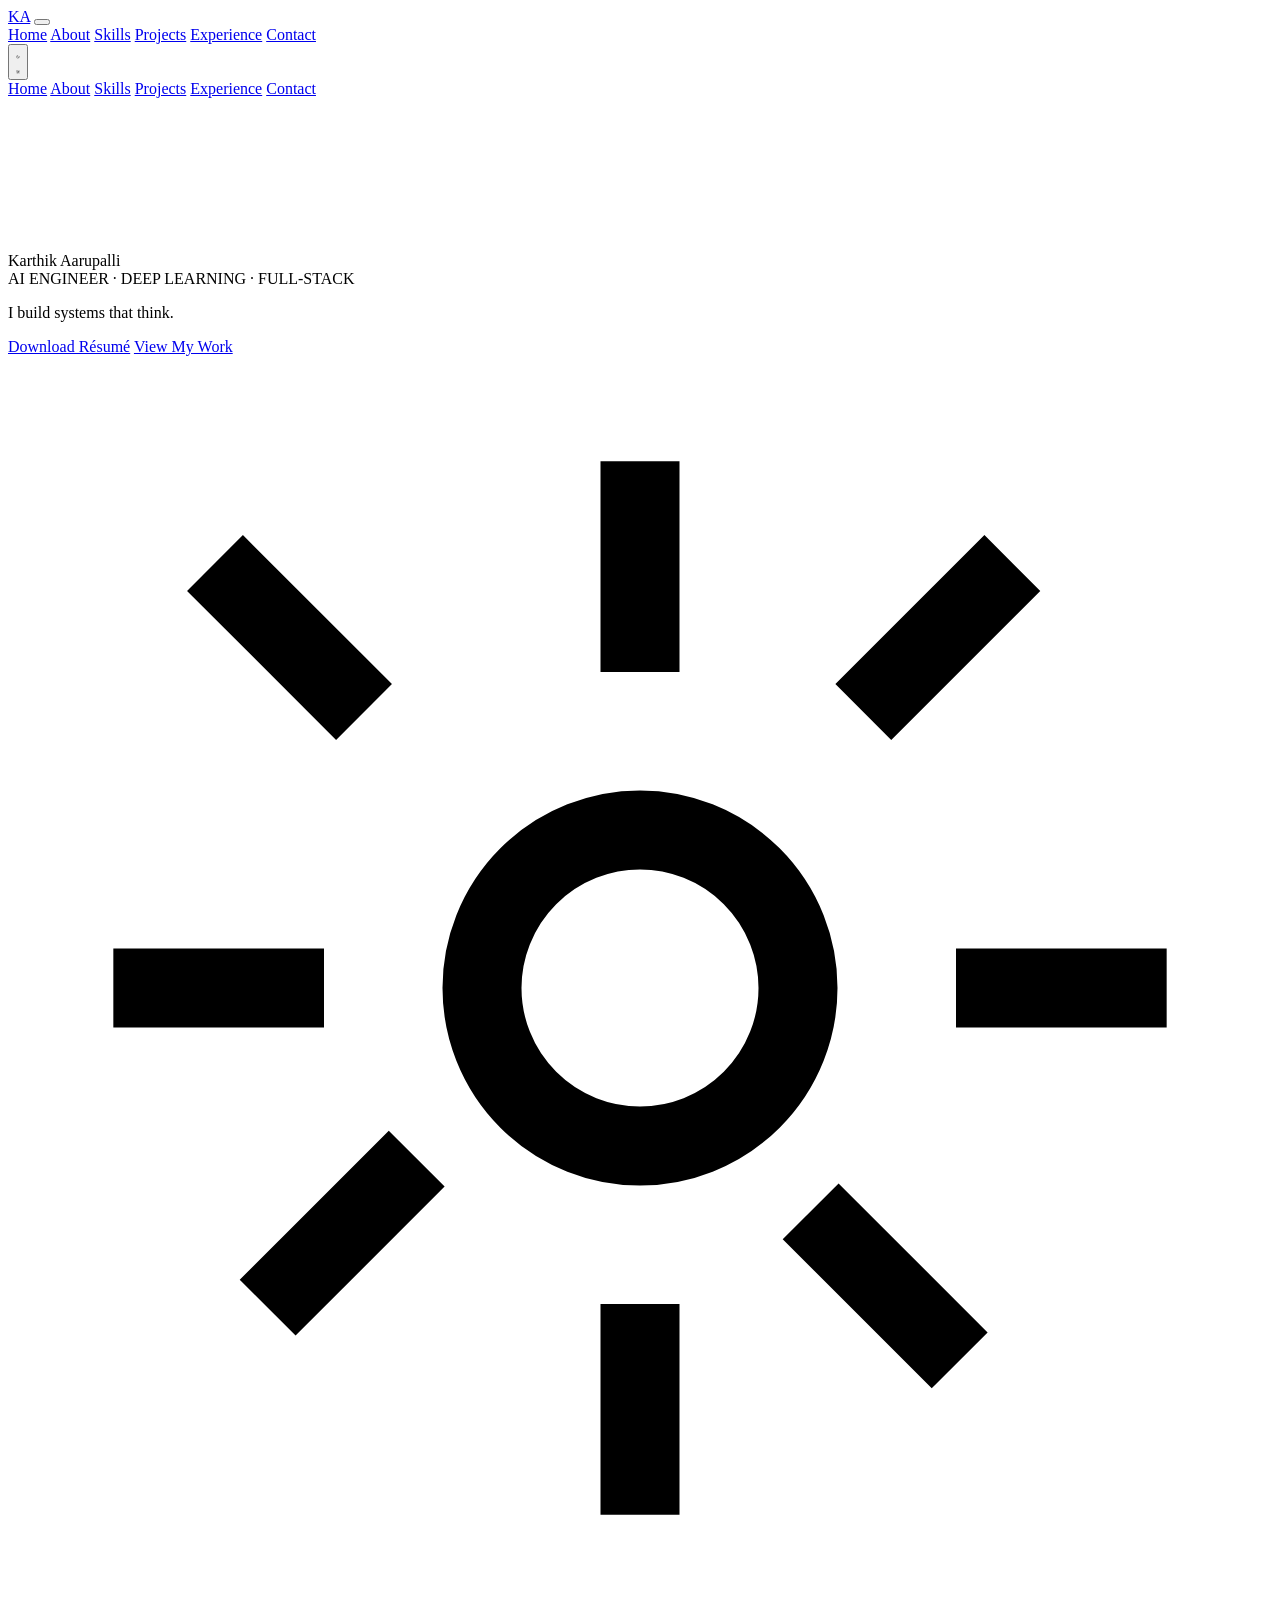
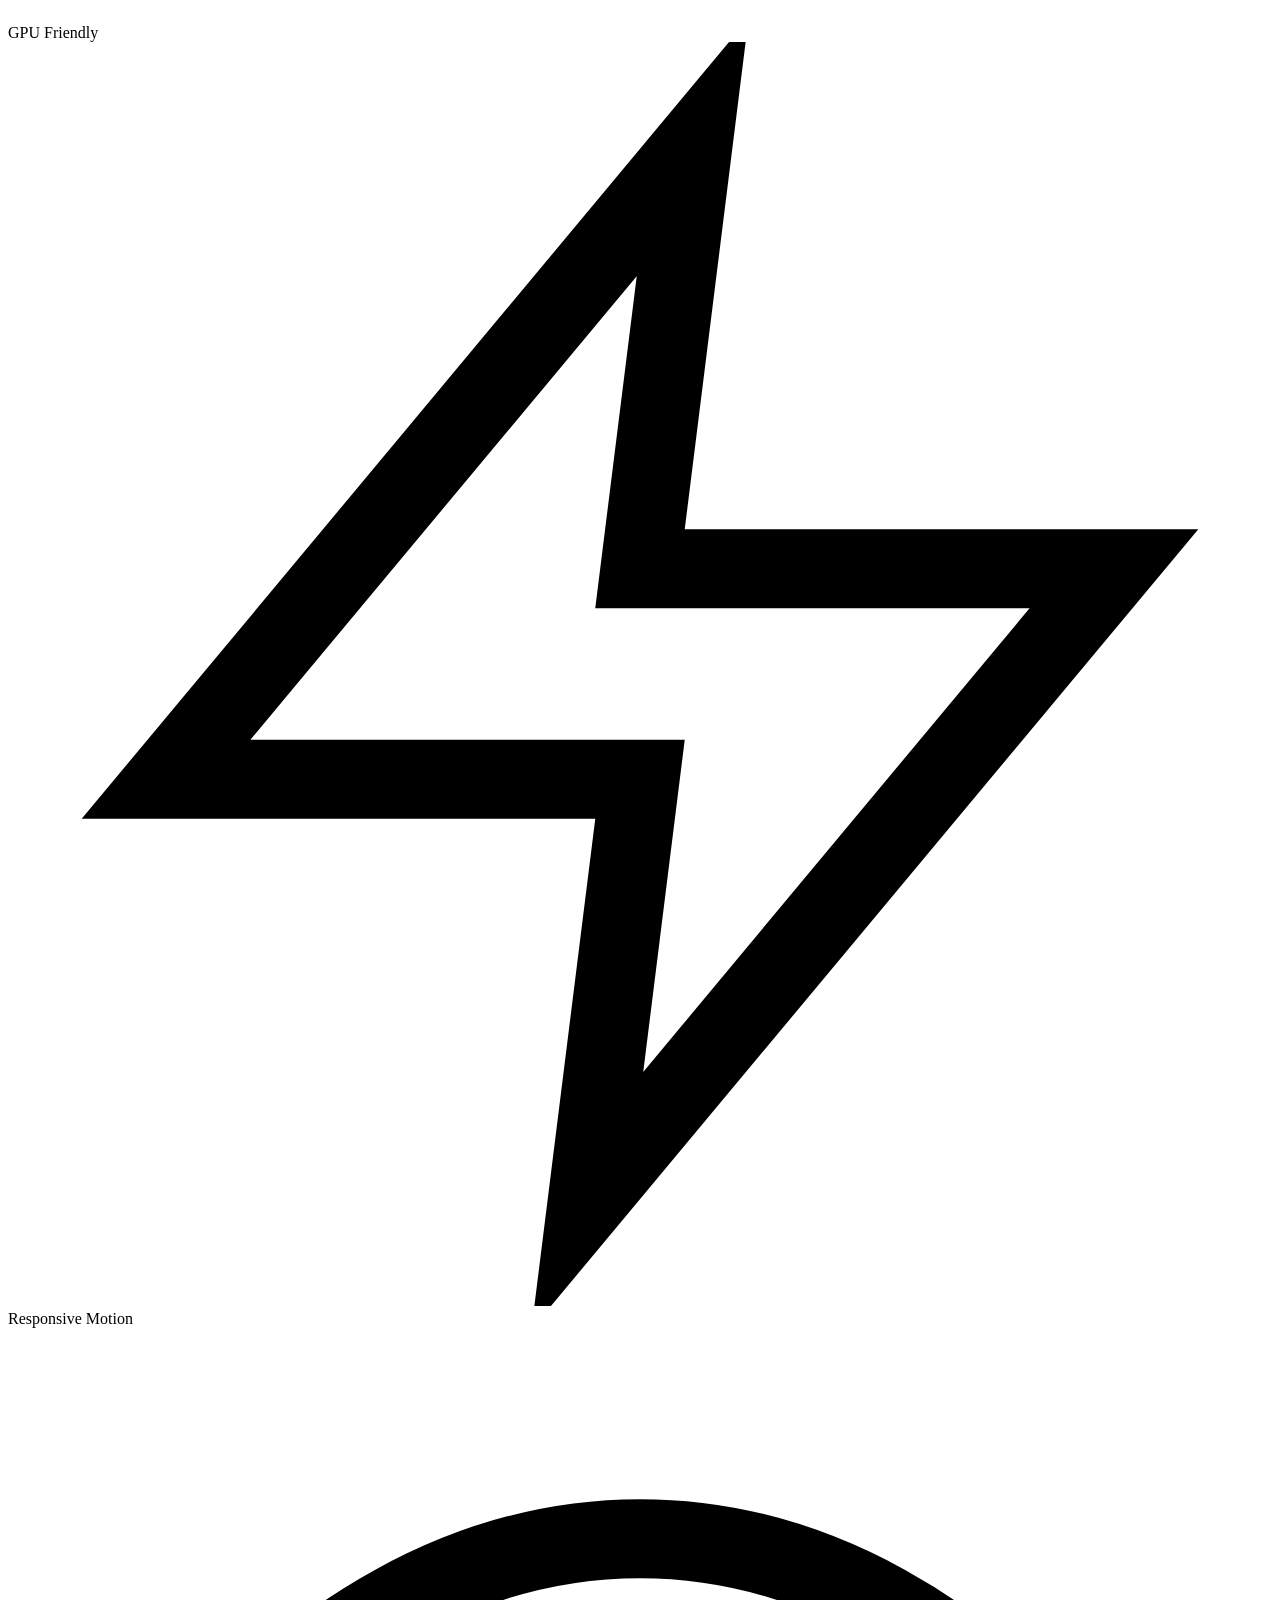
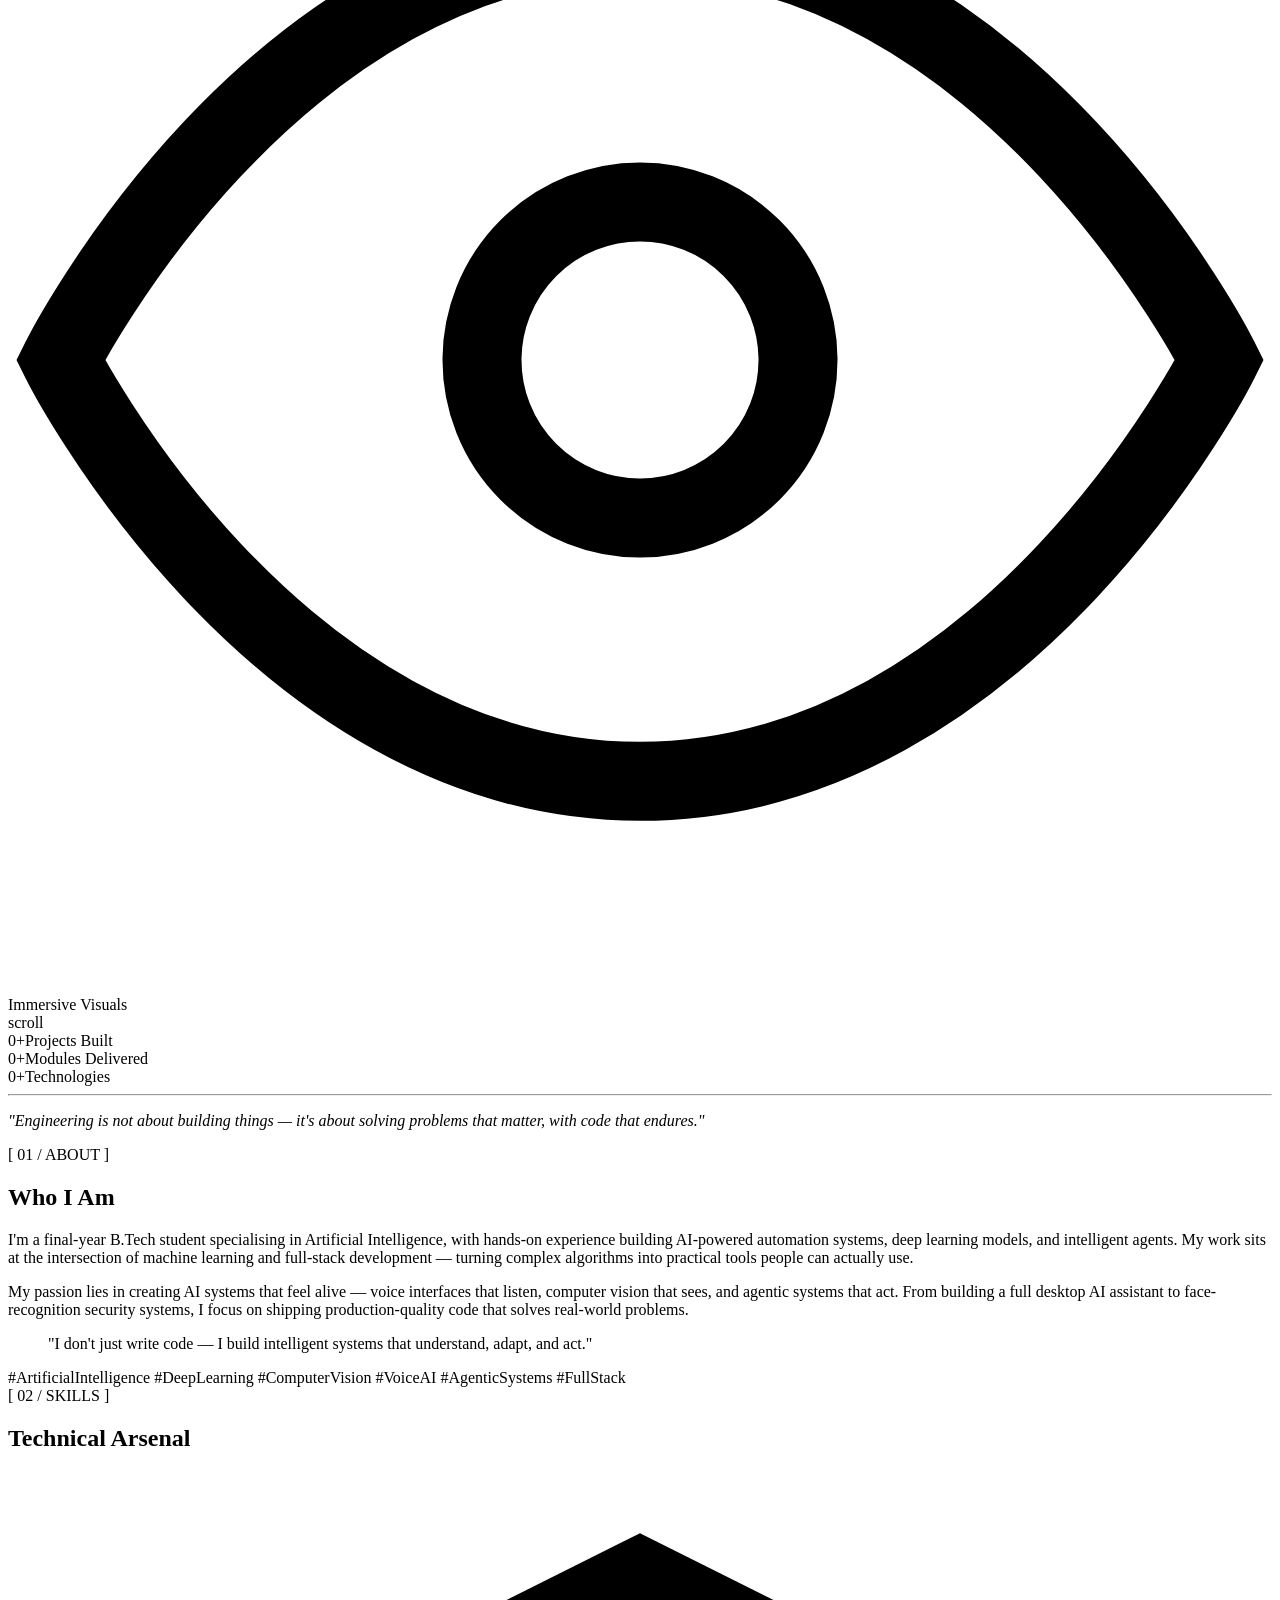
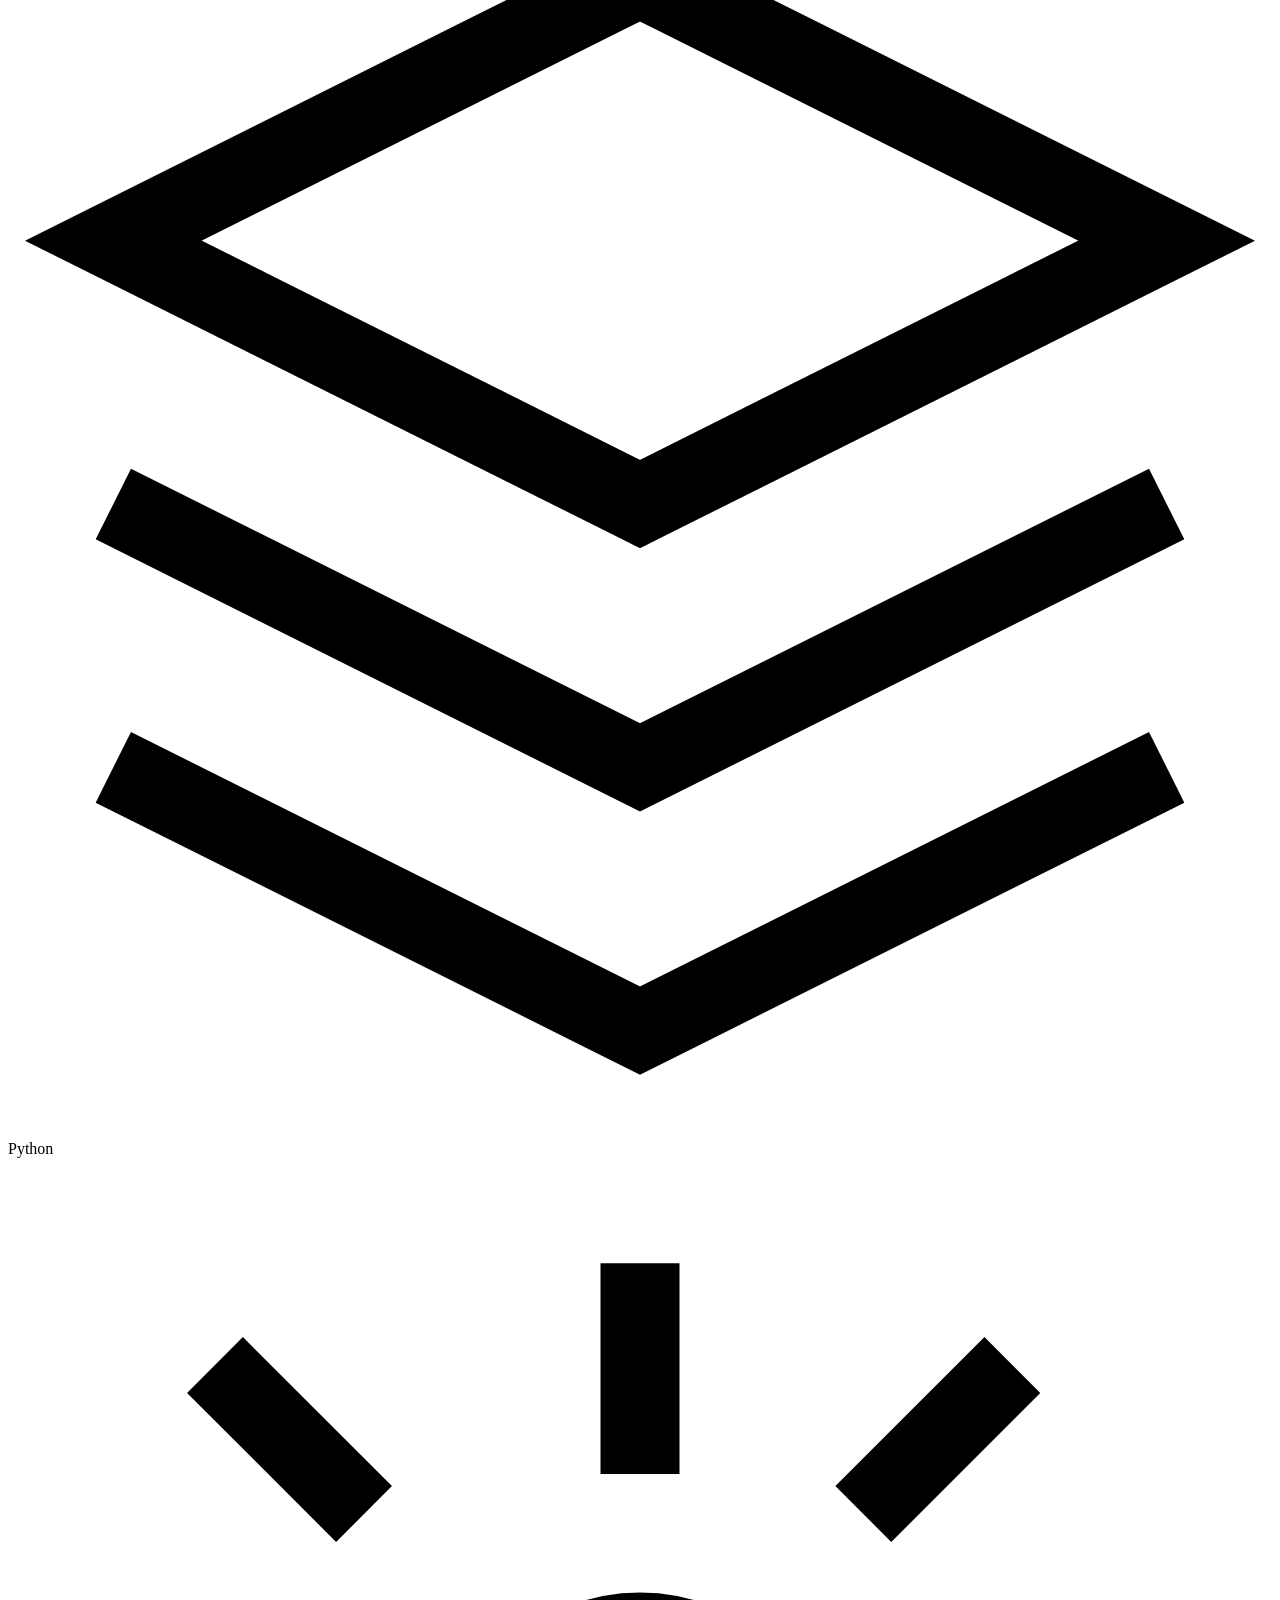
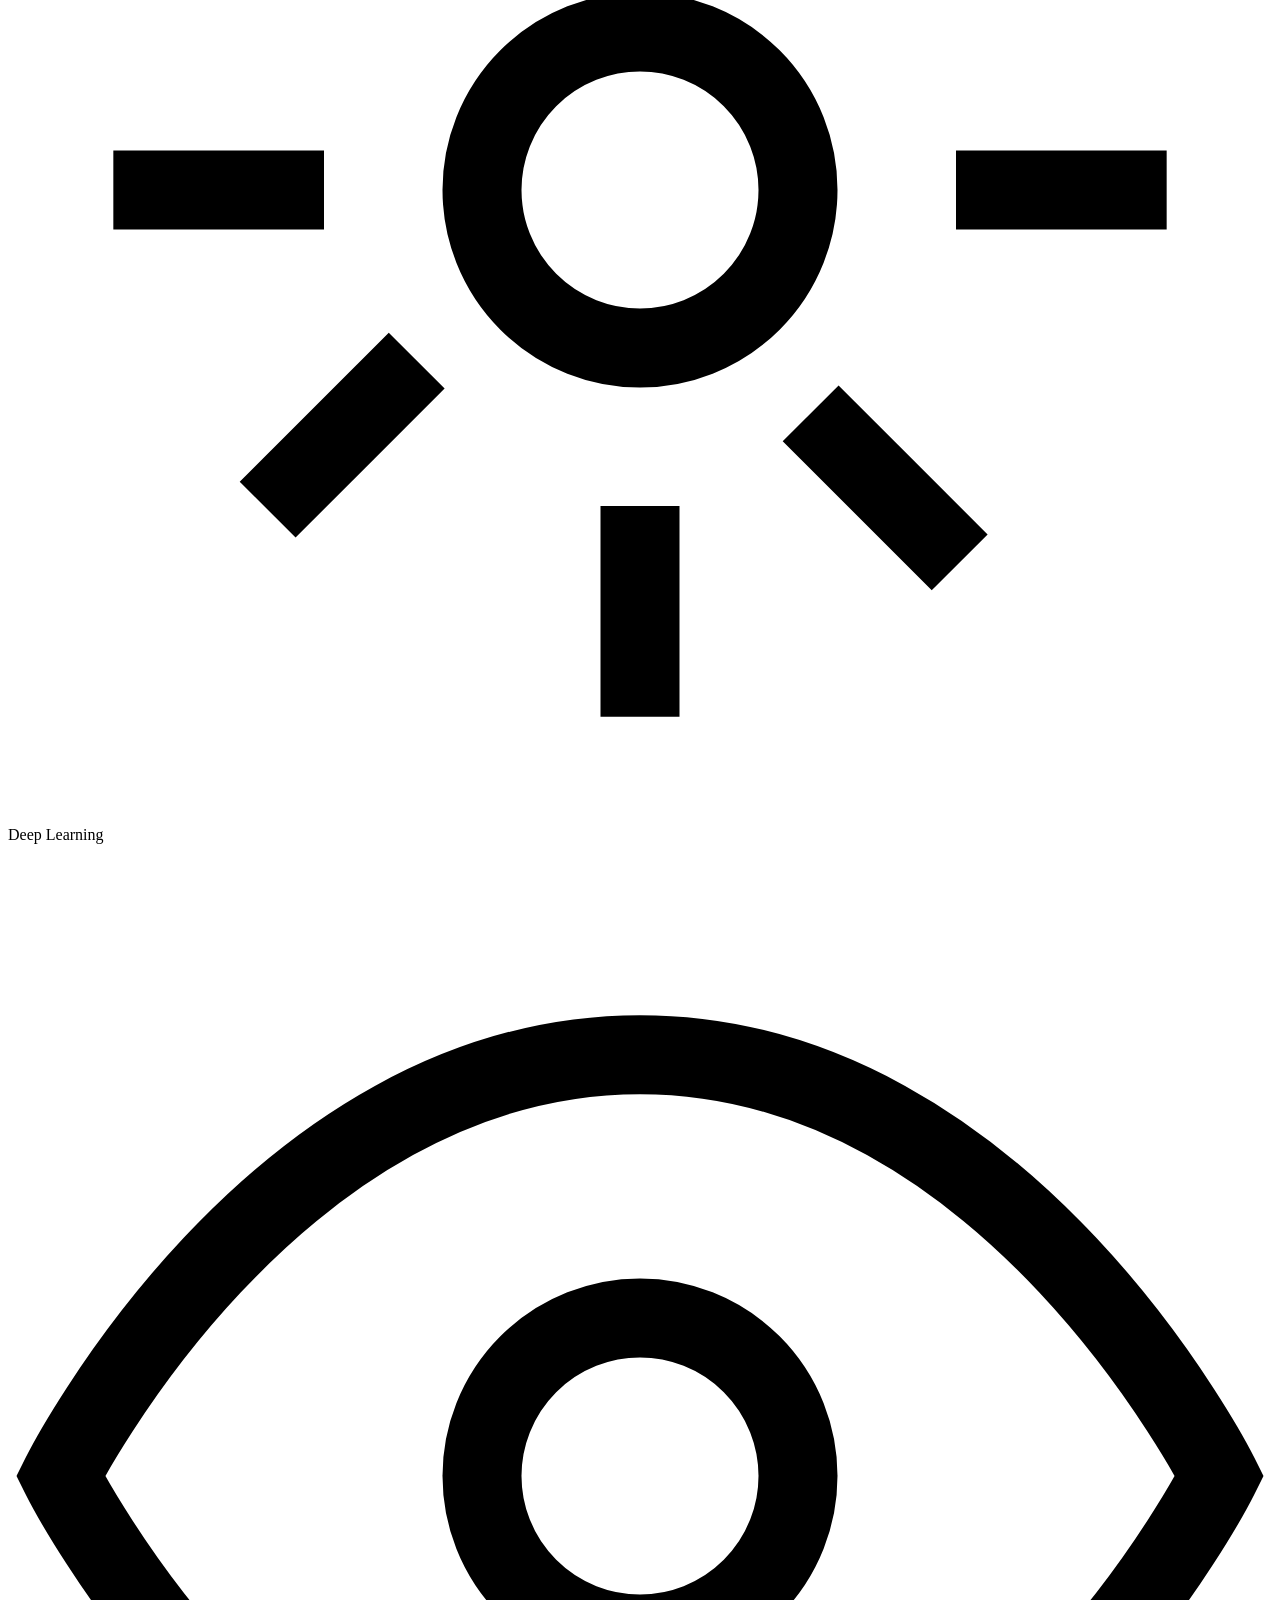
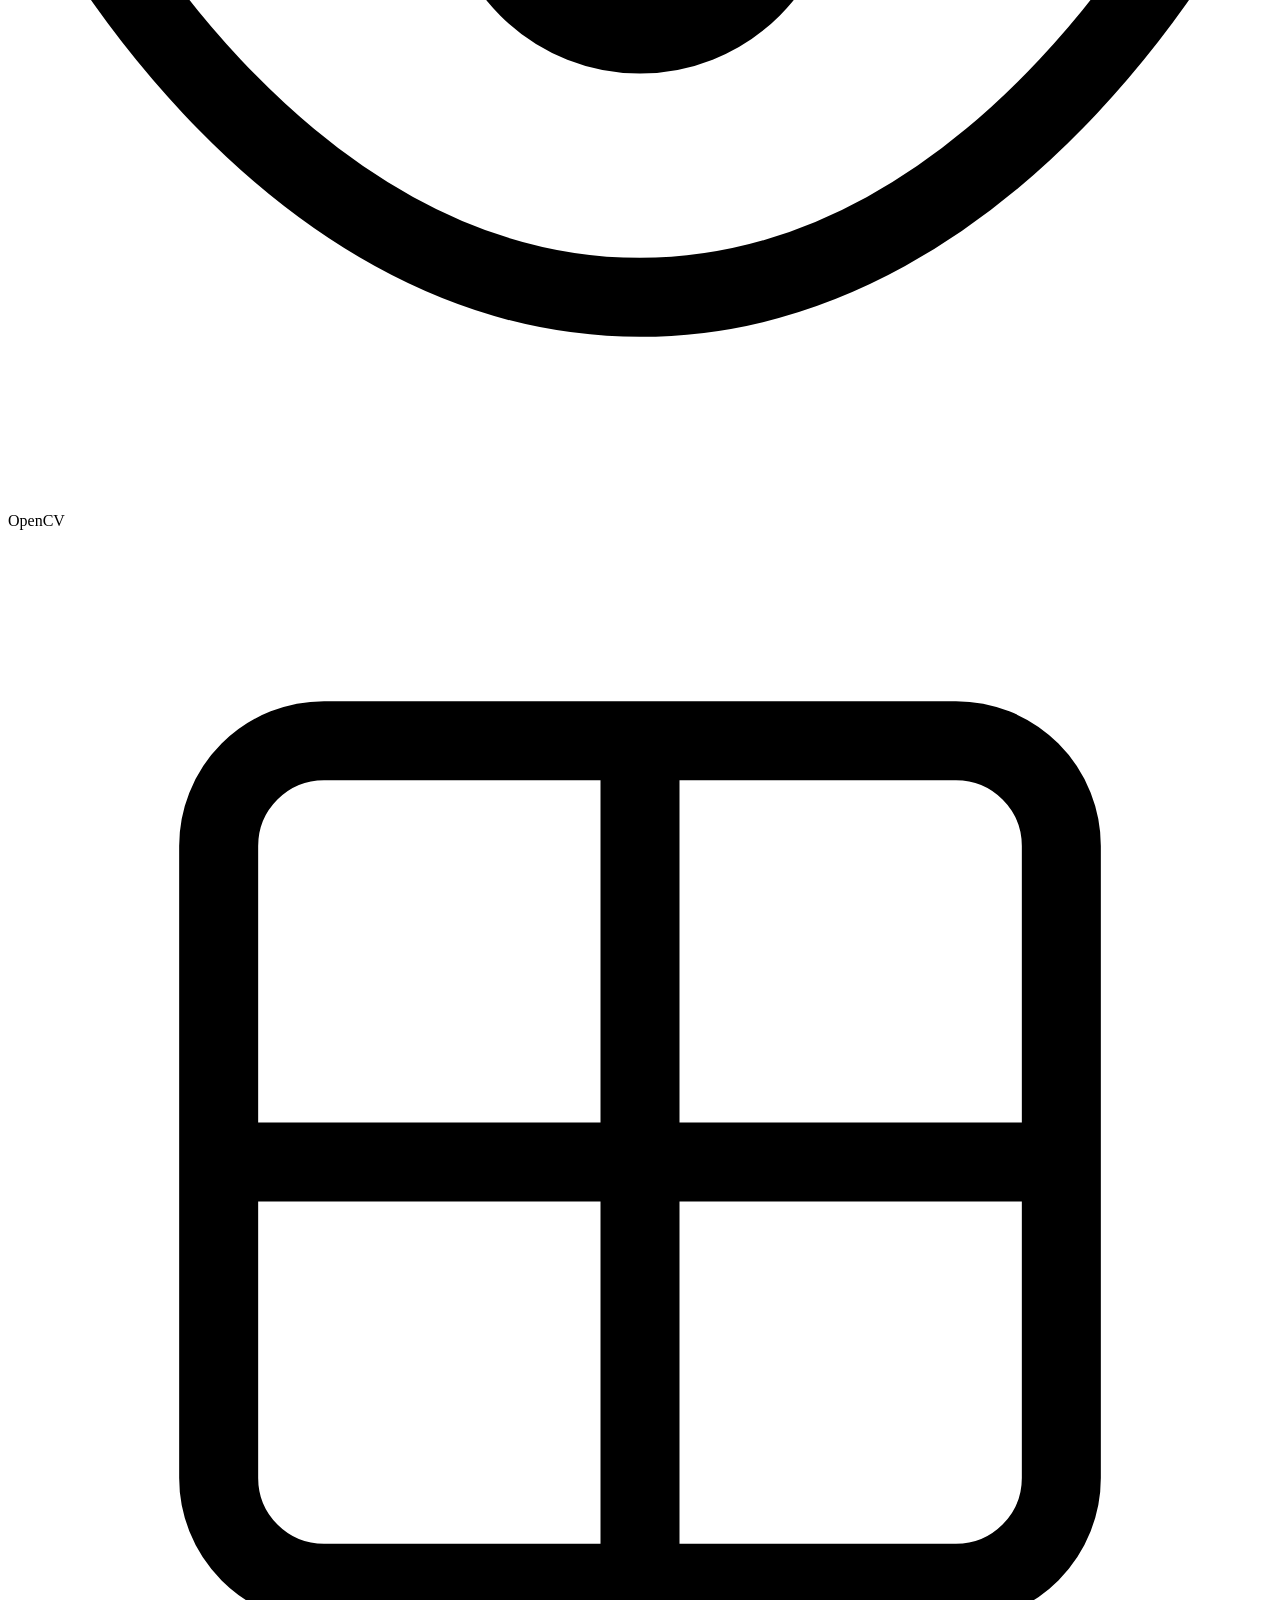
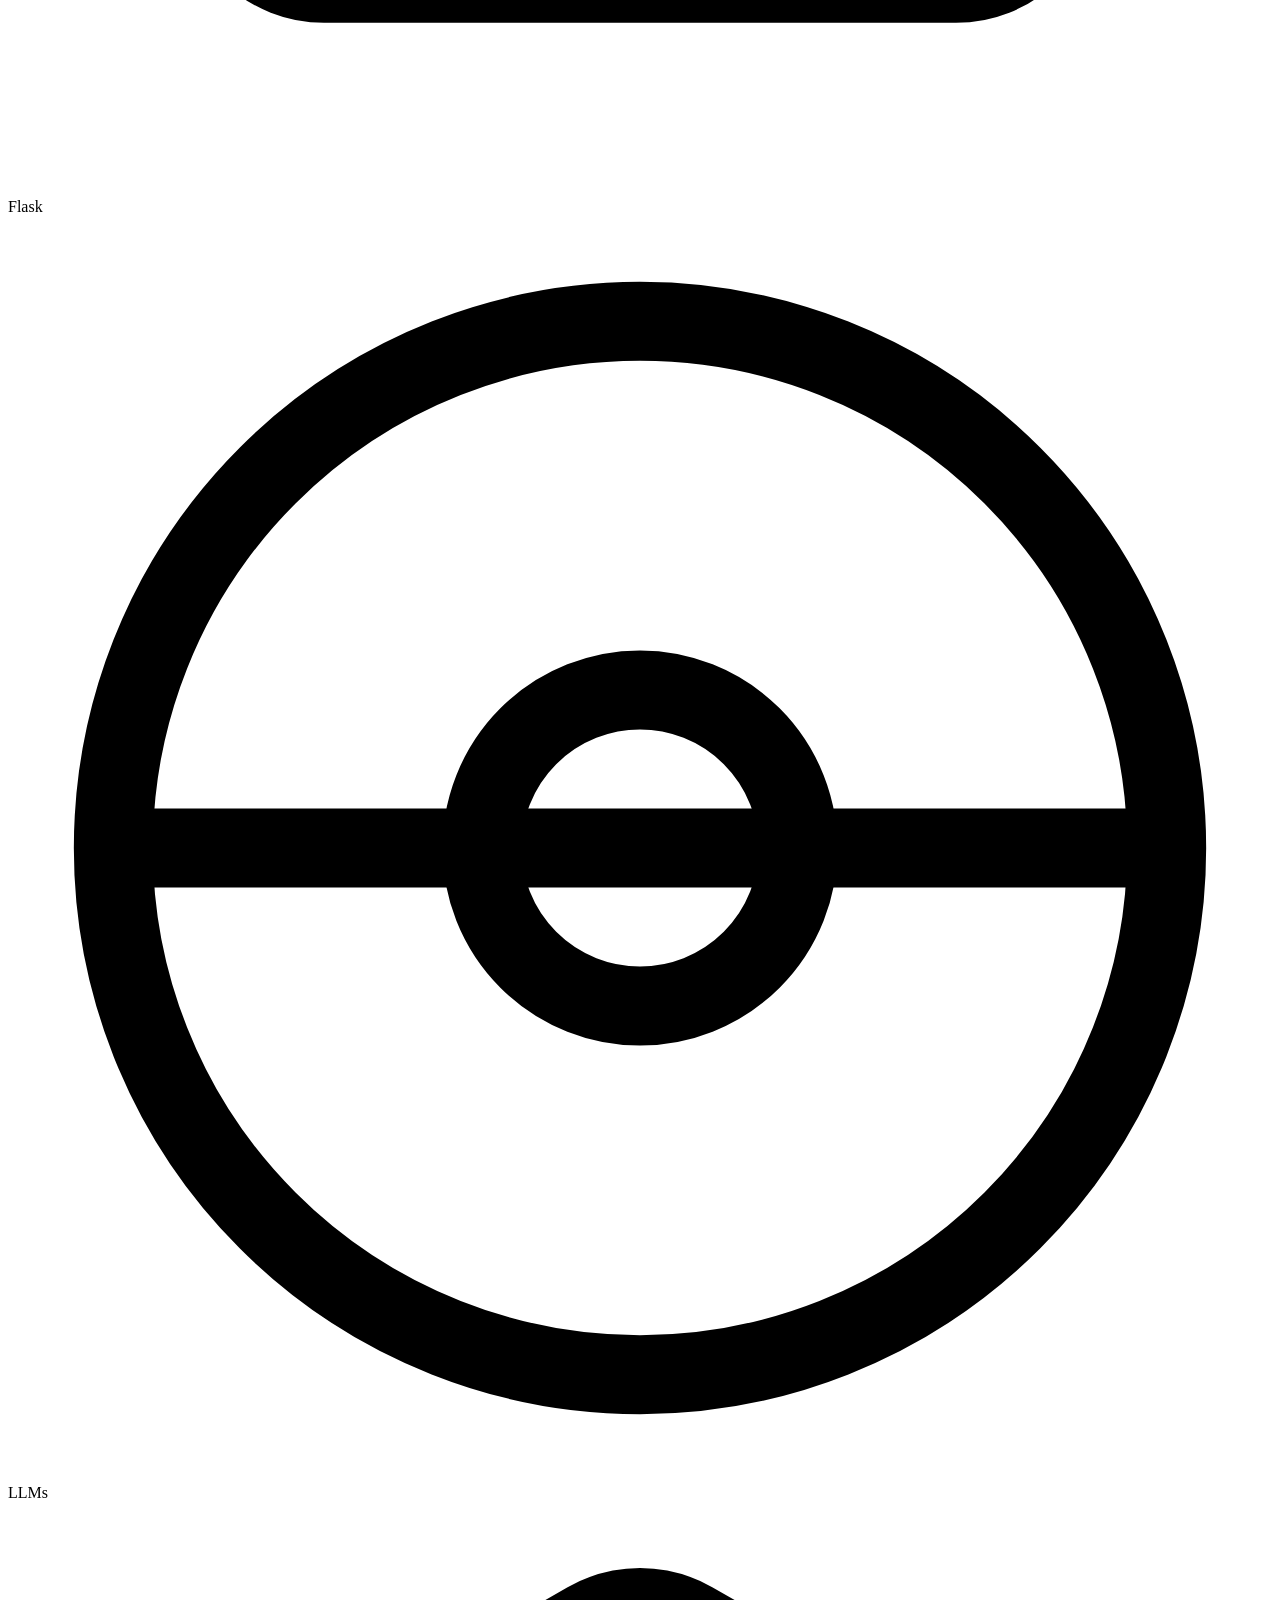
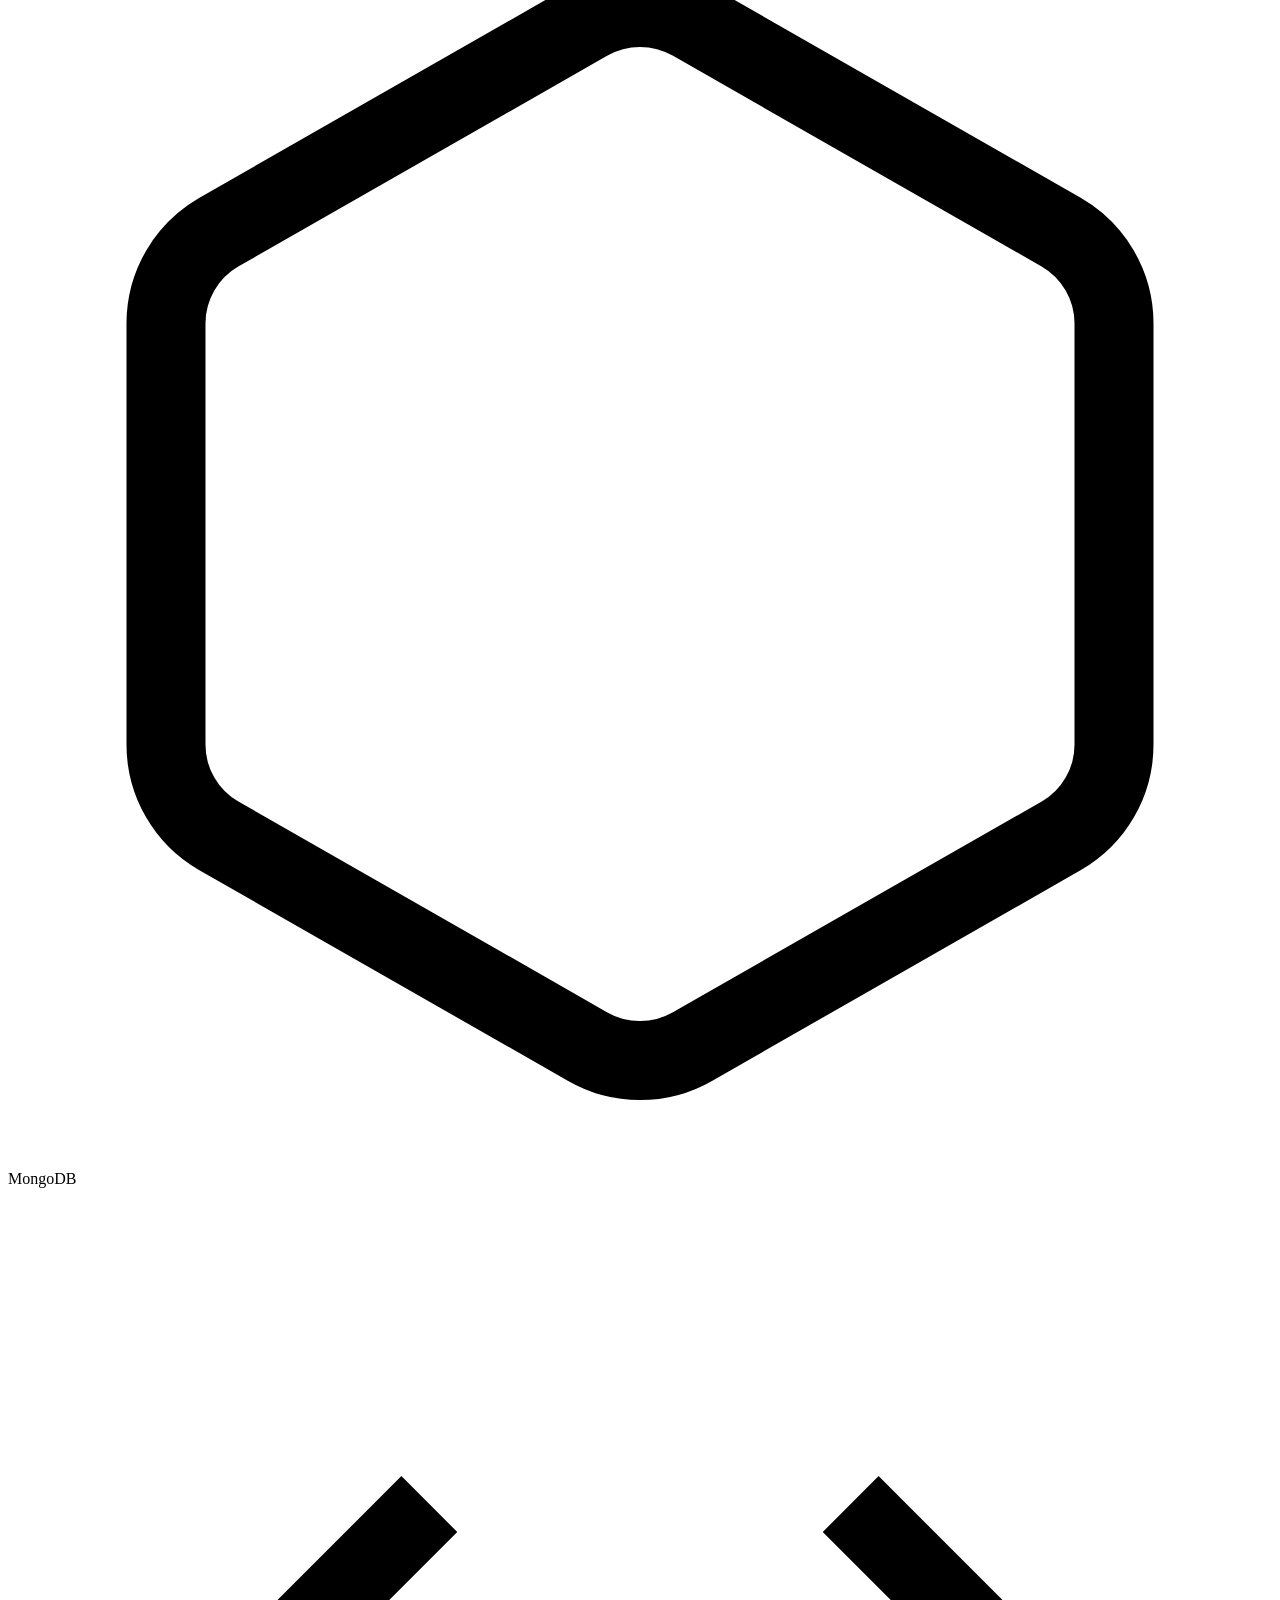
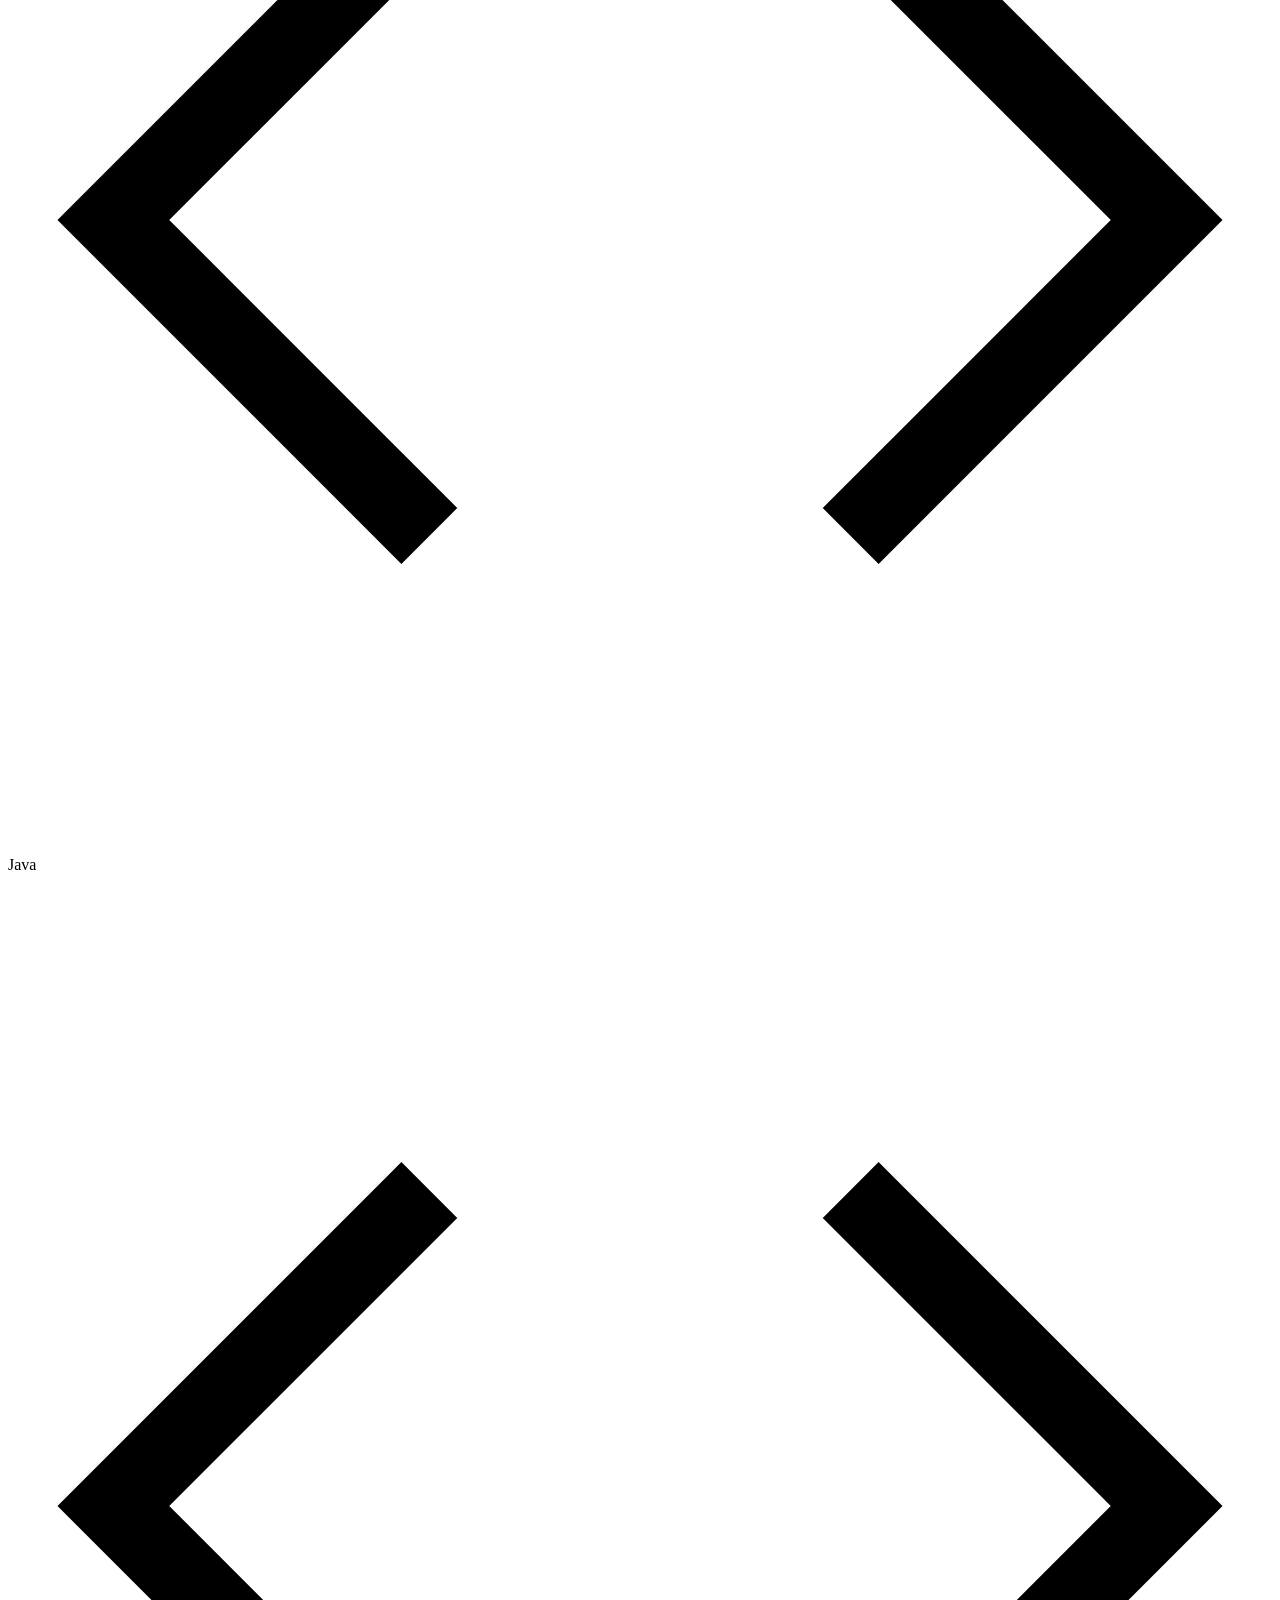
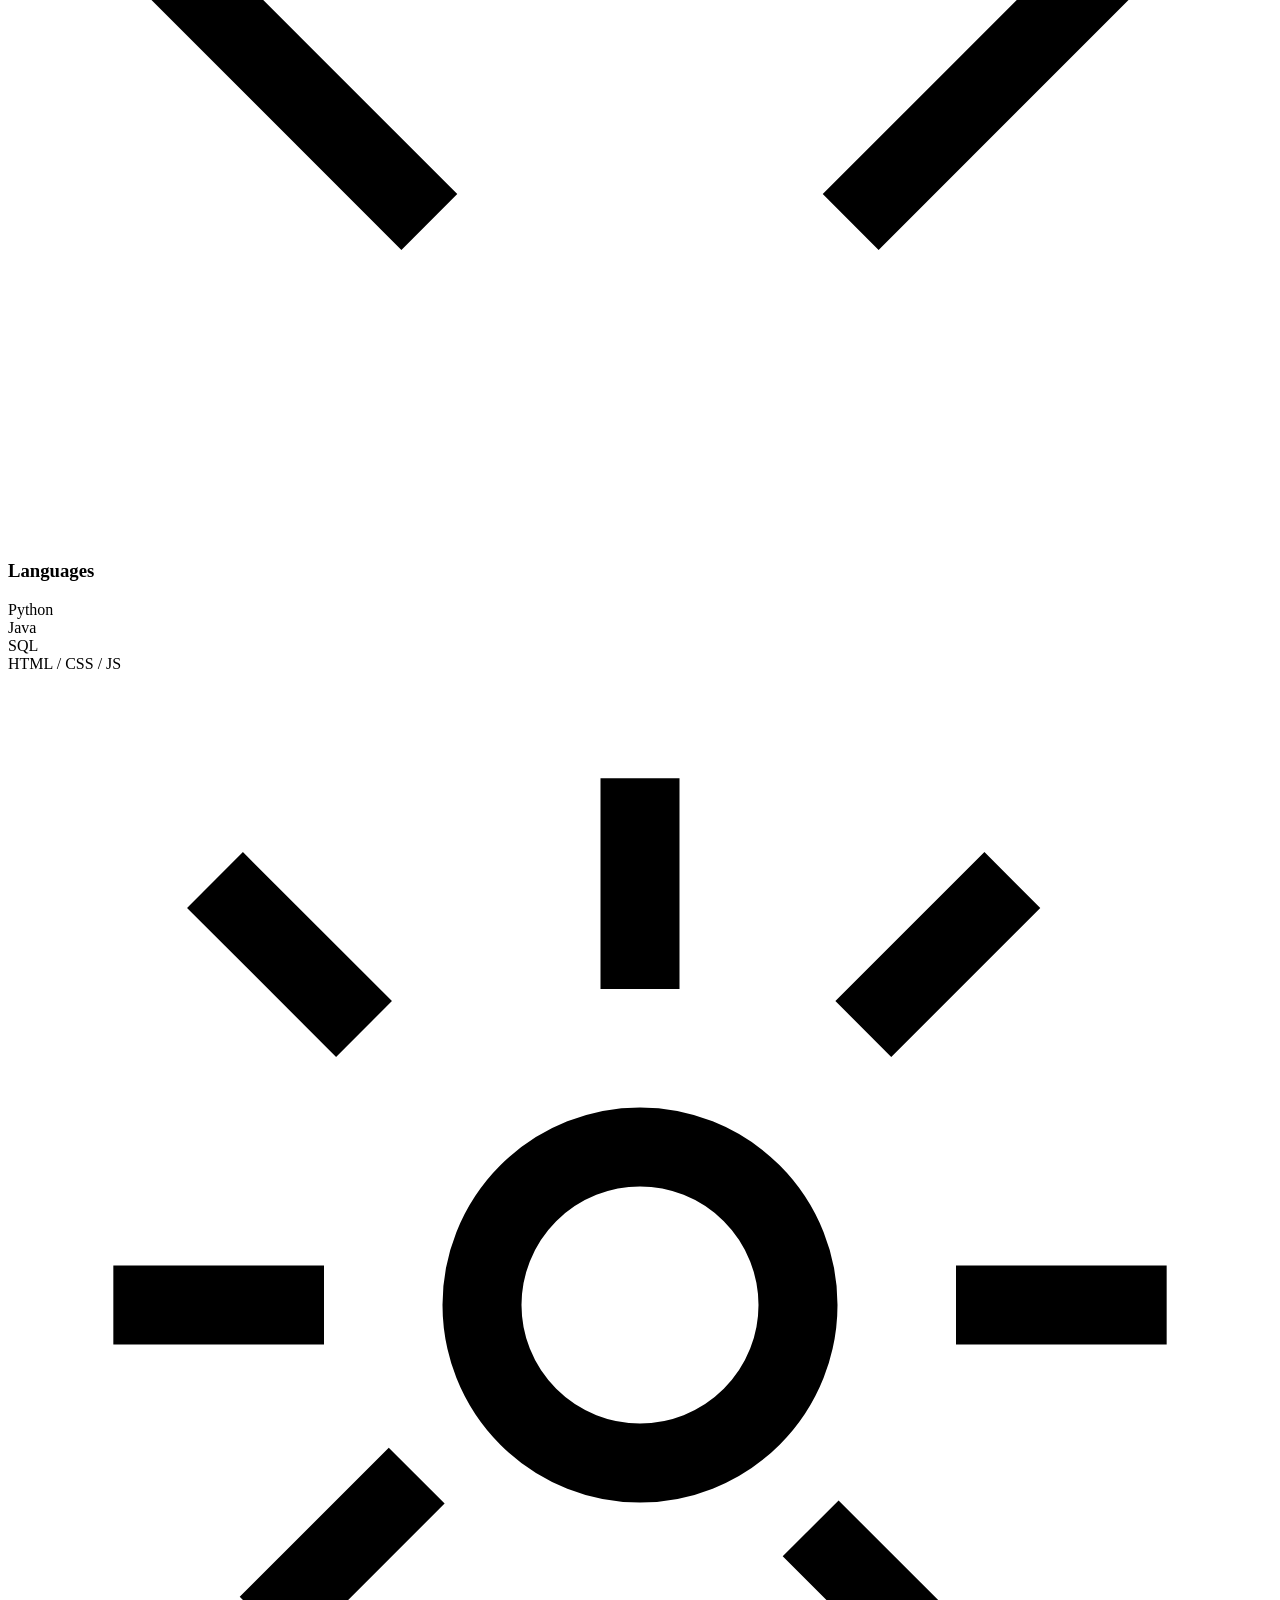
==== index.html @ e3b07f8f "Initial commit: Full-stack portfolio website - Django REST API backend with JWT authentication - Adm" ====
<!--
  KARTHIK AARUPALLI — Portfolio
  Theme: Minimal Luxury Tech / Apple × Gold
  Fonts: Lora (display) + Crimson Text (body) + Courier Prime (mono)
-->
<!DOCTYPE html>
<html lang="en">
<head>
  <meta charset="UTF-8">
  <meta name="viewport" content="width=device-width, initial-scale=1.0">
  <title>Karthik Aarupalli — AI Engineer &amp; Full-Stack Developer</title>
  <meta name="description" content="Portfolio of Karthik Aarupalli — AI Engineer specializing in intelligent automation, deep learning, and full-stack development. Building systems that think.">
  <meta property="og:title" content="Karthik Aarupalli — AI Engineer & Full-Stack Developer">
  <meta property="og:description" content="AI Engineer specializing in intelligent automation, deep learning, and full-stack development.">
  <meta property="og:type" content="website">
  <link rel="icon" href="data:image/svg+xml,<svg xmlns='http://www.w3.org/2000/svg' viewBox='0 0 100 100'><text y='.9em' font-size='90' font-family='serif' fill='%23C8A96E'>K</text></svg>">

  <!-- Fonts -->
  <link rel="preconnect" href="https://fonts.googleapis.com">
  <link rel="preconnect" href="https://fonts.gstatic.com" crossorigin>
  <link href="https://fonts.googleapis.com/css2?family=Crimson+Text:ital,wght@0,400;0,600;0,700;1,400&family=Lora:wght@400;500;600;700&family=Courier+Prime:wght@400;700&display=swap" rel="stylesheet">

  <!-- Stylesheet -->
  <link rel="stylesheet" href="/static/css/style.css">

  <!-- Schema.org -->
  <script type="application/ld+json">
  {
    "@context": "https://schema.org",
    "@type": "Person",
    "name": "Karthik Aarupalli",
    "jobTitle": "AI Engineer & Full-Stack Developer",
    "email": "aaarupallikarthik@gmail.com",
    "telephone": "+91-7799553213"
  }
  </script>
</head>

<body>
  <!-- Custom Cursor -->
  <div class="cursor-dot" aria-hidden="true"></div>
  <div class="cursor-ring" aria-hidden="true"></div>

  <!-- Navigation -->
  <nav id="navbar" role="navigation" aria-label="Main navigation">
    <div class="nav-container">
      <a href="#home" class="nav-logo">KA</a>
      <button class="nav-toggle" id="navToggle" aria-label="Toggle navigation" aria-expanded="false">
        <span></span><span></span><span></span>
      </button>
      <div class="nav-menu">
        <a href="#home" class="nav-link active" data-page="home">Home</a>
        <a href="#about" class="nav-link" data-page="about">About</a>
        <a href="#skills" class="nav-link" data-page="skills">Skills</a>
        <a href="#projects" class="nav-link" data-page="projects">Projects</a>
        <a href="#experience" class="nav-link" data-page="experience">Experience</a>
        <a href="#contact" class="nav-link" data-page="contact">Contact</a>
      </div>
      <!-- Theme Toggle -->
      <button class="theme-toggle" id="themeToggle" aria-label="Toggle dark mode" title="Toggle dark/light mode">
        <svg class="icon-moon" viewBox="0 0 24 24" fill="none" stroke="currentColor" stroke-width="2" stroke-linecap="round" stroke-linejoin="round">
          <path d="M21 12.79A9 9 0 1 1 11.21 3 7 7 0 0 0 21 12.79z"/>
        </svg>
        <svg class="icon-sun" viewBox="0 0 24 24" fill="none" stroke="currentColor" stroke-width="2" stroke-linecap="round" stroke-linejoin="round">
          <circle cx="12" cy="12" r="5"/>
          <line x1="12" y1="1" x2="12" y2="3"/><line x1="12" y1="21" x2="12" y2="23"/>
          <line x1="4.22" y1="4.22" x2="5.64" y2="5.64"/><line x1="18.36" y1="18.36" x2="19.78" y2="19.78"/>
          <line x1="1" y1="12" x2="3" y2="12"/><line x1="21" y1="12" x2="23" y2="12"/>
          <line x1="4.22" y1="19.78" x2="5.64" y2="18.36"/><line x1="18.36" y1="5.64" x2="19.78" y2="4.22"/>
        </svg>
      </button>
    </div>
  </nav>

  <!-- Mobile Menu -->
  <div class="mobile-menu" id="mobileMenu" aria-hidden="true">
    <div class="mobile-menu-links">
      <a href="#home" class="mobile-nav-link" data-page="home">Home</a>
      <a href="#about" class="mobile-nav-link" data-page="about">About</a>
      <a href="#skills" class="mobile-nav-link" data-page="skills">Skills</a>
      <a href="#projects" class="mobile-nav-link" data-page="projects">Projects</a>
      <a href="#experience" class="mobile-nav-link" data-page="experience">Experience</a>
      <a href="#contact" class="mobile-nav-link" data-page="contact">Contact</a>
    </div>
  </div>

  <!-- ==========================================================
       MAIN CONTENT
       ========================================================== -->
  <main id="main-content">

    <!-- ════════════════════════════════════════════════════════
         PAGE 1 — HOME
         ════════════════════════════════════════════════════════ -->
    <div id="home" class="page active">

      <section class="hero">
        <!-- Animated Wave Canvas Background -->
        <canvas id="waveCanvas" class="wave-canvas" aria-hidden="true"></canvas>
        
        <!-- Ambient Light Blobs -->
        <div class="ambient-lights">
          <div class="light-blob light-blob-1"></div>
          <div class="light-blob light-blob-2"></div>
          <div class="light-blob light-blob-3"></div>
        </div>

        <div class="container hero-grid">
          <div class="hero-content">
            <div class="hero-name">
              <span class="hero-name-line" data-animate="1">Karthik</span>
              <span class="hero-name-line" data-animate="2">Aarupalli</span>
            </div>
            <div class="hero-role" data-animate="3">
              <span class="role-badge">AI ENGINEER · DEEP LEARNING · FULL-STACK</span>
            </div>
            <p class="hero-tagline" data-animate="4">I build systems that think.</p>
            <div class="hero-ctas" data-animate="5">
              <a href="#" class="btn btn-primary" id="resumeBtn">Download Résumé</a>
              <a href="#projects" class="btn btn-secondary">View My Work</a>
            </div>
            
            <!-- Hero Stats Pills -->
            <div class="hero-stats-pills" data-animate="6">
              <div class="stat-pill">
                <svg class="stat-pill-icon" viewBox="0 0 24 24" fill="none" stroke="currentColor" stroke-width="1.5">
                  <circle cx="12" cy="12" r="3"/>
                  <path d="M12 2v4m0 12v4m-7.07-3.93l2.83-2.83m8.48-8.48l2.83-2.83M2 12h4m12 0h4m-3.93 7.07l-2.83-2.83M6.76 6.76L3.93 3.93"/>
                </svg>
                <span>GPU Friendly</span>
              </div>
              <div class="stat-pill">
                <svg class="stat-pill-icon" viewBox="0 0 24 24" fill="none" stroke="currentColor" stroke-width="1.5">
                  <path d="M13 2L3 14h9l-1 8 10-12h-9l1-8z"/>
                </svg>
                <span>Responsive Motion</span>
              </div>
              <div class="stat-pill">
                <svg class="stat-pill-icon" viewBox="0 0 24 24" fill="none" stroke="currentColor" stroke-width="1.5">
                  <path d="M1 12s4-8 11-8 11 8 11 8-4 8-11 8-11-8-11-8z"/>
                  <circle cx="12" cy="12" r="3"/>
                </svg>
                <span>Immersive Visuals</span>
              </div>
            </div>
          </div>
        </div>

        <div class="scroll-indicator" id="scrollIndicator">
          <div class="scroll-line"></div>
          <span class="scroll-text">scroll</span>
        </div>
      </section>

      <!-- Stats -->
      <section class="stats-section">
        <div class="container">
          <div class="stats-grid">
            <div class="stat-item reveal"><span class="stat-number" data-target="5">0</span><span class="stat-suffix">+</span><span class="stat-label">Projects Built</span></div>
            <div class="stat-item reveal"><span class="stat-number" data-target="18">0</span><span class="stat-suffix">+</span><span class="stat-label">Modules Delivered</span></div>
            <div class="stat-item reveal"><span class="stat-number" data-target="10">0</span><span class="stat-suffix">+</span><span class="stat-label">Technologies</span></div>
          </div>
          <hr class="accent-rule">
          <p class="philosophy reveal"><em>"Engineering is not about building things — it's about solving problems that matter, with code that endures."</em></p>
        </div>
      </section>
    </div>

    <!-- ════════════════════════════════════════════════════════
         PAGE 2 — ABOUT
         ════════════════════════════════════════════════════════ -->
    <div id="about" class="page">
      <section class="about-section">
        <div class="container about-grid">
          <div class="about-content">
            <span class="section-label reveal">[ 01 / ABOUT ]</span>
            <h2 class="section-heading reveal">Who I Am</h2>
            <p class="about-intro reveal">I'm a final-year B.Tech student specialising in Artificial Intelligence, with hands-on experience building AI-powered automation systems, deep learning models, and intelligent agents. My work sits at the intersection of machine learning and full-stack development — turning complex algorithms into practical tools people can actually use.</p>
            <p class="about-intro reveal">My passion lies in creating AI systems that feel alive — voice interfaces that listen, computer vision that sees, and agentic systems that act. From building a full desktop AI assistant to face-recognition security systems, I focus on shipping production-quality code that solves real-world problems.</p>
            <blockquote class="pull-quote reveal">"I don't just write code — I build intelligent systems that understand, adapt, and act."</blockquote>
            <div class="about-tags reveal">
              <span class="tag">#ArtificialIntelligence</span>
              <span class="tag">#DeepLearning</span>
              <span class="tag">#ComputerVision</span>
              <span class="tag">#VoiceAI</span>
              <span class="tag">#AgenticSystems</span>
              <span class="tag">#FullStack</span>
            </div>
          </div>
          <div class="about-visual reveal">
            <div class="profile-frame">
              <img src="" alt="Karthik Aarupalli" class="profile-image" onerror="this.style.display='none'; this.parentElement.classList.add('profile-fallback');">
            </div>
          </div>
        </div>
      </section>
    </div>

    <!-- ════════════════════════════════════════════════════════
         PAGE 3 — SKILLS
         ════════════════════════════════════════════════════════ -->
    <div id="skills" class="page">
      <section class="skills-section">
        <div class="container">
          <span class="section-label reveal">[ 02 / SKILLS ]</span>
          <h2 class="section-heading reveal">Technical Arsenal</h2>

          <!-- Hero Skill Pills -->
          <div class="hero-skills reveal">
            <div class="hero-skill-card">
              <svg class="skill-icon" viewBox="0 0 24 24" fill="none" stroke="currentColor" stroke-width="1.5"><path d="M12 2L2 7l10 5 10-5-10-5zM2 17l10 5 10-5M2 12l10 5 10-5"/></svg>
              <span>Python</span>
            </div>
            <div class="hero-skill-card">
              <svg class="skill-icon" viewBox="0 0 24 24" fill="none" stroke="currentColor" stroke-width="1.5"><circle cx="12" cy="12" r="3"/><path d="M12 2v4m0 12v4m-7.07-3.93l2.83-2.83m8.48-8.48l2.83-2.83M2 12h4m12 0h4m-3.93 7.07l-2.83-2.83M6.76 6.76L3.93 3.93"/></svg>
              <span>Deep Learning</span>
            </div>
            <div class="hero-skill-card">
              <svg class="skill-icon" viewBox="0 0 24 24" fill="none" stroke="currentColor" stroke-width="1.5"><path d="M1 12s4-8 11-8 11 8 11 8-4 8-11 8-11-8-11-8z"/><circle cx="12" cy="12" r="3"/></svg>
              <span>OpenCV</span>
            </div>
            <div class="hero-skill-card">
              <svg class="skill-icon" viewBox="0 0 24 24" fill="none" stroke="currentColor" stroke-width="1.5"><rect x="4" y="4" width="16" height="16" rx="2"/><path d="M4 12h16"/><path d="M12 4v16"/></svg>
              <span>Flask</span>
            </div>
            <div class="hero-skill-card">
              <svg class="skill-icon" viewBox="0 0 24 24" fill="none" stroke="currentColor" stroke-width="1.5"><path d="M12 2a10 10 0 0 1 0 20 10 10 0 0 1 0-20"/><path d="M2 12h20"/><circle cx="12" cy="12" r="3"/></svg>
              <span>LLMs</span>
            </div>
            <div class="hero-skill-card">
              <svg class="skill-icon" viewBox="0 0 24 24" fill="none" stroke="currentColor" stroke-width="1.5"><path d="M21 16V8a2 2 0 0 0-1-1.73l-7-4a2 2 0 0 0-2 0l-7 4A2 2 0 0 0 3 8v8a2 2 0 0 0 1 1.73l7 4a2 2 0 0 0 2 0l7-4A2 2 0 0 0 21 16z"/></svg>
              <span>MongoDB</span>
            </div>
            <div class="hero-skill-card">
              <svg class="skill-icon" viewBox="0 0 24 24" fill="none" stroke="currentColor" stroke-width="1.5"><path d="M16 18l6-6-6-6"/><path d="M8 6l-6 6 6 6"/></svg>
              <span>Java</span>
            </div>
          </div>

          <!-- Category Grid -->
          <div class="skills-grid">
            <!-- Languages -->
            <div class="skill-category reveal">
              <div class="skill-category-header">
                <svg class="category-icon" viewBox="0 0 24 24" fill="none" stroke="currentColor" stroke-width="1.5"><path d="M16 18l6-6-6-6"/><path d="M8 6l-6 6 6 6"/></svg>
                <h3>Languages</h3>
              </div>
              <div class="skill-list">
                <div class="skill-row"><span>Python</span><div class="skill-dots"><span class="dot filled"></span><span class="dot filled"></span><span class="dot filled"></span></div></div>
                <div class="skill-row"><span>Java</span><div class="skill-dots"><span class="dot filled"></span><span class="dot filled"></span><span class="dot"></span></div></div>
                <div class="skill-row"><span>SQL</span><div class="skill-dots"><span class="dot filled"></span><span class="dot filled"></span><span class="dot filled"></span></div></div>
                <div class="skill-row"><span>HTML / CSS / JS</span><div class="skill-dots"><span class="dot filled"></span><span class="dot filled"></span><span class="dot"></span></div></div>
              </div>
            </div>

            <!-- AI / ML -->
            <div class="skill-category reveal">
              <div class="skill-category-header">
                <svg class="category-icon" viewBox="0 0 24 24" fill="none" stroke="currentColor" stroke-width="1.5"><circle cx="12" cy="12" r="3"/><path d="M12 2v4m0 12v4m-7.07-3.93l2.83-2.83m8.48-8.48l2.83-2.83M2 12h4m12 0h4m-3.93 7.07l-2.83-2.83M6.76 6.76L3.93 3.93"/></svg>
                <h3>AI / Machine Learning</h3>
              </div>
              <div class="skill-list">
                <div class="skill-row"><span>Machine Learning</span><div class="skill-dots"><span class="dot filled"></span><span class="dot filled"></span><span class="dot filled"></span></div></div>
                <div class="skill-row"><span>Deep Learning / CNNs</span><div class="skill-dots"><span class="dot filled"></span><span class="dot filled"></span><span class="dot filled"></span></div></div>
                <div class="skill-row"><span>LLMs / Agentic AI</span><div class="skill-dots"><span class="dot filled"></span><span class="dot filled"></span><span class="dot filled"></span></div></div>
                <div class="skill-row"><span>Computer Vision</span><div class="skill-dots"><span class="dot filled"></span><span class="dot filled"></span><span class="dot filled"></span></div></div>
                <div class="skill-row"><span>Speech Recognition</span><div class="skill-dots"><span class="dot filled"></span><span class="dot filled"></span><span class="dot"></span></div></div>
              </div>
            </div>

            <!-- Libraries & Frameworks -->
            <div class="skill-category reveal">
              <div class="skill-category-header">
                <svg class="category-icon" viewBox="0 0 24 24" fill="none" stroke="currentColor" stroke-width="1.5"><rect x="3" y="3" width="7" height="7"/><rect x="14" y="3" width="7" height="7"/><rect x="3" y="14" width="7" height="7"/><rect x="14" y="14" width="7" height="7"/></svg>
                <h3>Libraries &amp; Frameworks</h3>
              </div>
              <div class="skill-list">
                <div class="skill-row"><span>Flask</span><div class="skill-dots"><span class="dot filled"></span><span class="dot filled"></span><span class="dot filled"></span></div></div>
                <div class="skill-row"><span>OpenCV</span><div class="skill-dots"><span class="dot filled"></span><span class="dot filled"></span><span class="dot filled"></span></div></div>
                <div class="skill-row"><span>Pandas</span><div class="skill-dots"><span class="dot filled"></span><span class="dot filled"></span><span class="dot"></span></div></div>
                <div class="skill-row"><span>Selenium</span><div class="skill-dots"><span class="dot filled"></span><span class="dot filled"></span><span class="dot filled"></span></div></div>
                <div class="skill-row"><span>PyAutoGUI</span><div class="skill-dots"><span class="dot filled"></span><span class="dot filled"></span><span class="dot"></span></div></div>
              </div>
            </div>

            <!-- Tools & Databases -->
            <div class="skill-category reveal">
              <div class="skill-category-header">
                <svg class="category-icon" viewBox="0 0 24 24" fill="none" stroke="currentColor" stroke-width="1.5"><path d="M14.7 6.3a1 1 0 0 0 0 1.4l1.6 1.6a1 1 0 0 0 1.4 0l3.77-3.77a6 6 0 0 1-7.94 7.94l-6.91 6.91a2.12 2.12 0 0 1-3-3l6.91-6.91a6 6 0 0 1 7.94-7.94l-3.76 3.76z"/></svg>
                <h3>Tools &amp; Databases</h3>
              </div>
              <div class="skill-list">
                <div class="skill-row"><span>MongoDB</span><div class="skill-dots"><span class="dot filled"></span><span class="dot filled"></span><span class="dot filled"></span></div></div>
                <div class="skill-row"><span>SQLite / MySQL</span><div class="skill-dots"><span class="dot filled"></span><span class="dot filled"></span><span class="dot filled"></span></div></div>
                <div class="skill-row"><span>Git / GitHub</span><div class="skill-dots"><span class="dot filled"></span><span class="dot filled"></span><span class="dot filled"></span></div></div>
                <div class="skill-row"><span>VS Code / Colab</span><div class="skill-dots"><span class="dot filled"></span><span class="dot filled"></span><span class="dot filled"></span></div></div>
                <div class="skill-row"><span>Anaconda</span><div class="skill-dots"><span class="dot filled"></span><span class="dot filled"></span><span class="dot"></span></div></div>
              </div>
            </div>
          </div>
          <p class="skills-philosophy reveal"><em>"I choose tools that let me build intelligent systems — from data to deployment."</em></p>
        </div>
      </section>
    </div>

    <!-- ════════════════════════════════════════════════════════
         PAGE 4 — PROJECTS
         ════════════════════════════════════════════════════════ -->
    <div id="projects" class="page">
      <section class="projects-section">
        <div class="container">
          <span class="section-label reveal">[ 03 / WORK ]</span>
          <h2 class="section-heading reveal">Selected Projects</h2>

          <!-- Featured: U.L.T.R.O.N -->
          <div class="featured-project reveal">
            <div class="featured-project-bg"></div>
            <div class="featured-project-content">
              <span class="project-label">Featured Project · 2024–2025</span>
              <h3 class="featured-project-name">U.L.T.R.O.N</h3>
              <p class="featured-project-desc">An AI-powered desktop personal assistant controlled by voice, text, or screen analysis — capable of opening apps, managing files, searching the web, and controlling the mouse without internet. Combined two AI engines (local Ollama + Google Gemini) with automatic switching, cutting API costs by 80%. Features a persistent memory system that learns user habits over time.</p>
              <div class="project-tech">
                <span class="tech-tag">Python</span>
                <span class="tech-tag">Google Gemini API</span>
                <span class="tech-tag">Ollama</span>
                <span class="tech-tag">Selenium</span>
                <span class="tech-tag">OpenCV</span>
                <span class="tech-tag">MongoDB</span>
                <span class="tech-tag">SQLite</span>
                <span class="tech-tag">PyAutoGUI</span>
                <span class="tech-tag">tkinter</span>
              </div>
              <div class="project-links">
                <a href="https://github.com/" class="project-link" aria-label="GitHub" target="_blank" rel="noopener">
                  <svg viewBox="0 0 24 24" fill="currentColor"><path d="M12 0C5.37 0 0 5.37 0 12c0 5.31 3.435 9.795 8.205 11.385.6.105.825-.255.825-.57 0-.285-.015-1.23-.015-2.235-3.015.555-3.795-.735-4.035-1.41-.135-.345-.72-1.41-1.23-1.695-.42-.225-1.02-.78-.015-.795.945-.015 1.62.87 1.845 1.23 1.08 1.815 2.805 1.305 3.495.99.105-.78.42-1.305.765-1.605-2.67-.3-5.46-1.335-5.46-5.925 0-1.305.465-2.385 1.23-3.225-.12-.3-.54-1.53.12-3.18 0 0 1.005-.315 3.3 1.23.96-.27 1.98-.405 3-.405s2.04.135 3 .405c2.295-1.56 3.3-1.23 3.3-1.23.66 1.65.24 2.88.12 3.18.765.84 1.23 1.905 1.23 3.225 0 4.605-2.805 5.625-5.475 5.925.435.375.81 1.095.81 2.22 0 1.605-.015 2.895-.015 3.3 0 .315.225.69.825.57A12.02 12.02 0 0 0 24 12c0-6.63-5.37-12-12-12z"/></svg>
                </a>
                <span class="project-link-text">18 modules · 0 failures · Voice + Vision</span>
              </div>
            </div>
          </div>

          <!-- Project Grid -->
          <div class="projects-grid">
            <!-- Facial Recognition File Lock -->
            <div class="project-card reveal">
              <h3 class="project-card-name">Facial Recognition File Lock</h3>
              <p class="project-card-desc">A file security system that uses a person's face as the password. Trained a CNN model for real-time face detection and verification, achieving reliable authentication even in varying lighting. Web interface via Flask for face registration, locking, and unlocking.</p>
              <div class="project-tech">
                <span class="tech-tag">Python</span>
                <span class="tech-tag">OpenCV</span>
                <span class="tech-tag">Flask</span>
                <span class="tech-tag">CNNs</span>
              </div>
              <div class="project-links">
                <a href="https://github.com/" class="project-link" aria-label="GitHub" target="_blank" rel="noopener">
                  <svg viewBox="0 0 24 24" fill="currentColor" width="18" height="18"><path d="M12 0C5.37 0 0 5.37 0 12c0 5.31 3.435 9.795 8.205 11.385.6.105.825-.255.825-.57 0-.285-.015-1.23-.015-2.235-3.015.555-3.795-.735-4.035-1.41-.135-.345-.72-1.41-1.23-1.695-.42-.225-1.02-.78-.015-.795.945-.015 1.62.87 1.845 1.23 1.08 1.815 2.805 1.305 3.495.99.105-.78.42-1.305.765-1.605-2.67-.3-5.46-1.335-5.46-5.925 0-1.305.465-2.385 1.23-3.225-.12-.3-.54-1.53.12-3.18 0 0 1.005-.315 3.3 1.23.96-.27 1.98-.405 3-.405s2.04.135 3 .405c2.295-1.56 3.3-1.23 3.3-1.23.66 1.65.24 2.88.12 3.18.765.84 1.23 1.905 1.23 3.225 0 4.605-2.805 5.625-5.475 5.925.435.375.81 1.095.81 2.22 0 1.605-.015 2.895-.015 3.3 0 .315.225.69.825.57A12.02 12.02 0 0 0 24 12c0-6.63-5.37-12-12-12z"/></svg>
                </a>
                <span class="project-link-text">Deep Learning · Real-time Auth</span>
              </div>
            </div>

          </div>
        </div>
      </section>
    </div>

    <!-- ════════════════════════════════════════════════════════
         PAGE 5 — EXPERIENCE & EDUCATION
         ════════════════════════════════════════════════════════ -->
    <div id="experience" class="page">
      <section class="experience-section">
        <div class="container">
          <span class="section-label reveal">[ 04 / JOURNEY ]</span>
          <h2 class="section-heading reveal">Education &amp; Certifications</h2>

          <div class="dual-timeline">
            <!-- Education -->
            <div class="timeline-column">
              <h3 class="timeline-column-title reveal">Education</h3>

              <div class="exp-card reveal">
                <span class="exp-date">Nov 2022 — Present</span>
                <h4 class="exp-company">JNTUA, Anantapur</h4>
                <span class="exp-role">B.Tech in CSE (AI Specialisation)</span>
                <ul class="exp-bullets">
                  <li>CGPA: 7.2 / 10.0 — Final year</li>
                  <li>Coursework: Machine Learning, Artificial Intelligence, Data Structures, Operating Systems</li>
                  <li>Specialisation focus: AI/ML, Computer Vision, Intelligent Systems</li>
                </ul>
              </div>

              <div class="exp-card reveal">
                <span class="exp-date">2020 — 2022</span>
                <h4 class="exp-company">The Adoni Arts and Science College</h4>
                <span class="exp-role">Intermediate (MPC)</span>
                <ul class="exp-bullets">
                  <li>Mathematics, Physics, Chemistry</li>
                  <li>Percentage: 58%</li>
                </ul>
              </div>
            </div>

            <!-- Certifications + Strengths -->
            <div class="timeline-column">
              <h3 class="timeline-column-title reveal">Certifications</h3>

              <div class="exp-card reveal">
                <span class="exp-date">Completed</span>
                <h4 class="exp-company">Machine Learning Certification</h4>
                <span class="exp-role">Skill Vertex</span>
                <ul class="exp-bullets">
                  <li>Practical course covering supervised and unsupervised learning algorithms</li>
                  <li>Model evaluation and real-world AI system design</li>
                  <li>Hands-on experience applying ML techniques to real datasets</li>
                </ul>
              </div>
            </div>
          </div>

          <!-- Core Strengths -->
          <div class="achievements-section reveal">
            <h3 class="timeline-column-title">Core Strengths</h3>
            <div class="achievements-list">
              <div class="achievement-item"><span class="achievement-number">01</span><p>Problem Solving — Architecting AI systems from concept to 18-module production deployment</p></div>
              <div class="achievement-item"><span class="achievement-number">02</span><p>Adaptability — Seamlessly switching between ML research, full-stack development, and event management</p></div>
              <div class="achievement-item"><span class="achievement-number">03</span><p>Communication — Translating complex AI concepts into user-friendly tools and leading team coordination</p></div>
            </div>
          </div>
        </div>
      </section>
    </div>

    <!-- ════════════════════════════════════════════════════════
         PAGE 6 — CONTACT
         ════════════════════════════════════════════════════════ -->
    <div id="contact" class="page">
      <section class="contact-section">
        <div class="container">
          <span class="section-label reveal">[ 05 / CONNECT ]</span>

          <!-- ContactCard -->
          <div class="contact-card-wrapper reveal">
            <!-- Corner plus icons -->
            <svg class="corner-plus corner-tl" viewBox="0 0 24 24" fill="none" stroke="currentColor" stroke-width="2"><line x1="12" y1="5" x2="12" y2="19"/><line x1="5" y1="12" x2="19" y2="12"/></svg>
            <svg class="corner-plus corner-tr" viewBox="0 0 24 24" fill="none" stroke="currentColor" stroke-width="2"><line x1="12" y1="5" x2="12" y2="19"/><line x1="5" y1="12" x2="19" y2="12"/></svg>
            <svg class="corner-plus corner-bl" viewBox="0 0 24 24" fill="none" stroke="currentColor" stroke-width="2"><line x1="12" y1="5" x2="12" y2="19"/><line x1="5" y1="12" x2="19" y2="12"/></svg>
            <svg class="corner-plus corner-br" viewBox="0 0 24 24" fill="none" stroke="currentColor" stroke-width="2"><line x1="12" y1="5" x2="12" y2="19"/><line x1="5" y1="12" x2="19" y2="12"/></svg>

            <!-- Left: Info Panel -->
            <div class="cc-info-panel">
              <h2 class="cc-title">Get in touch</h2>
              <p class="cc-description contact-subtext">I'm actively looking for opportunities in AI Engineering, Machine Learning, and Full-Stack Development. Whether you have a project idea, a job opportunity, or just want to talk AI — my inbox is always open.</p>

              <div class="cc-contact-items">
                <!-- Email -->
                <a href="mailto:aaarupallikarthik@gmail.com" class="cc-contact-item">
                  <div class="cc-item-icon">
                    <svg viewBox="0 0 24 24" fill="none" stroke="currentColor" stroke-width="1.5"><rect x="2" y="4" width="20" height="16" rx="2"/><path d="m22 7-8.97 5.7a1.94 1.94 0 0 1-2.06 0L2 7"/></svg>
                  </div>
                  <div>
                    <p class="cc-item-label">Email</p>
                    <p class="cc-item-value">aaarupallikarthik@gmail.com</p>
                  </div>
                </a>
                <!-- Phone -->
                <a href="tel:+917799553213" class="cc-contact-item">
                  <div class="cc-item-icon">
                    <svg viewBox="0 0 24 24" fill="none" stroke="currentColor" stroke-width="1.5"><path d="M22 16.92v3a2 2 0 0 1-2.18 2 19.79 19.79 0 0 1-8.63-3.07 19.5 19.5 0 0 1-6-6 19.79 19.79 0 0 1-3.07-8.67A2 2 0 0 1 4.11 2h3a2 2 0 0 1 2 1.72c.127.96.361 1.903.7 2.81a2 2 0 0 1-.45 2.11L8.09 9.91a16 16 0 0 0 6 6l1.27-1.27a2 2 0 0 1 2.11-.45c.907.339 1.85.573 2.81.7A2 2 0 0 1 22 16.92z"/></svg>
                  </div>
                  <div>
                    <p class="cc-item-label">Phone</p>
                    <p class="cc-item-value">+91 7799553213</p>
                  </div>
                </a>
                <!-- Location -->
                <div class="cc-contact-item cc-item-wide">
                  <div class="cc-item-icon">
                    <svg viewBox="0 0 24 24" fill="none" stroke="currentColor" stroke-width="1.5"><path d="M21 10c0 7-9 13-9 13s-9-6-9-13a9 9 0 0 1 18 0z"/><circle cx="12" cy="10" r="3"/></svg>
                  </div>
                  <div>
                    <p class="cc-item-label">Address</p>
                    <p class="cc-item-value">Adoni, Andhra Pradesh, India</p>
                  </div>
                </div>
              </div>

              <!-- Social Row -->
              <div class="cc-social-row">
                <a href="https://github.com/" class="social-link" aria-label="GitHub" target="_blank" rel="noopener">
                  <svg viewBox="0 0 24 24" fill="currentColor"><path d="M12 0C5.37 0 0 5.37 0 12c0 5.31 3.435 9.795 8.205 11.385.6.105.825-.255.825-.57 0-.285-.015-1.23-.015-2.235-3.015.555-3.795-.735-4.035-1.41-.135-.345-.72-1.41-1.23-1.695-.42-.225-1.02-.78-.015-.795.945-.015 1.62.87 1.845 1.23 1.08 1.815 2.805 1.305 3.495.99.105-.78.42-1.305.765-1.605-2.67-.3-5.46-1.335-5.46-5.925 0-1.305.465-2.385 1.23-3.225-.12-.3-.54-1.53.12-3.18 0 0 1.005-.315 3.3 1.23.96-.27 1.98-.405 3-.405s2.04.135 3 .405c2.295-1.56 3.3-1.23 3.3-1.23.66 1.65.24 2.88.12 3.18.765.84 1.23 1.905 1.23 3.225 0 4.605-2.805 5.625-5.475 5.925.435.375.81 1.095.81 2.22 0 1.605-.015 2.895-.015 3.3 0 .315.225.69.825.57A12.02 12.02 0 0 0 24 12c0-6.63-5.37-12-12-12z"/></svg>
                </a>
                <a href="https://linkedin.com/" class="social-link" aria-label="LinkedIn" target="_blank" rel="noopener">
                  <svg viewBox="0 0 24 24" fill="currentColor"><path d="M20.447 20.452h-3.554v-5.569c0-1.328-.027-3.037-1.852-3.037-1.853 0-2.136 1.445-2.136 2.939v5.667H9.351V9h3.414v1.561h.046c.477-.9 1.637-1.85 3.37-1.85 3.601 0 4.267 2.37 4.267 5.455v6.286zM5.337 7.433a2.062 2.062 0 0 1-2.063-2.065 2.064 2.064 0 1 1 2.063 2.065zm1.782 13.019H3.555V9h3.564v11.452zM22.225 0H1.771C.792 0 0 .774 0 1.729v20.542C0 23.227.792 24 1.771 24h20.451C23.2 24 24 23.227 24 22.271V1.729C24 .774 23.2 0 22.222 0h.003z"/></svg>
                </a>
              </div>
            </div>

            <!-- Right: Form Panel -->
            <div class="cc-form-panel">
              <form class="cc-form" id="contactForm" novalidate>
                <div class="cc-form-group">
                  <label for="formName" class="cc-label">Name</label>
                  <input type="text" id="formName" name="name" class="cc-input" placeholder="Your name" required autocomplete="name">
                  <span class="form-error" id="nameError"></span>
                </div>
                <div class="cc-form-group">
                  <label for="formEmail" class="cc-label">Email</label>
                  <input type="email" id="formEmail" name="email" class="cc-input" placeholder="you@example.com" required autocomplete="email">
                  <span class="form-error" id="emailError"></span>
                </div>
                <div class="cc-form-group">
                  <label for="formSubject" class="cc-label">Subject</label>
                  <input type="text" id="formSubject" name="subject" class="cc-input" placeholder="What's this about?" required>
                  <span class="form-error" id="subjectError"></span>
                </div>
                <div class="cc-form-group">
                  <label for="formMessage" class="cc-label">Message</label>
                  <textarea id="formMessage" name="message" class="cc-textarea" placeholder="Tell me about your project..." rows="4" required></textarea>
                  <span class="form-error" id="messageError"></span>
                </div>
                <button type="submit" class="cc-submit-btn">Send Message</button>
                <div class="form-success" id="formSuccess">Message sent successfully! I'll get back to you soon.</div>
              </form>
            </div>
          </div>

        </div>
      </section>
    </div>

  </main>

  <!-- Footer -->
  <footer class="site-footer">
    <div class="container footer-content">
      <span class="footer-logo">KA</span>
      <p class="footer-text">© 2026 Karthik Aarupalli. Crafted with precision.</p>
    </div>
  </footer>

  <!-- JavaScript -->
  <script src="/static/js/waves.js"></script>
  <script src="/static/js/app.js"></script>
</body>
</html>
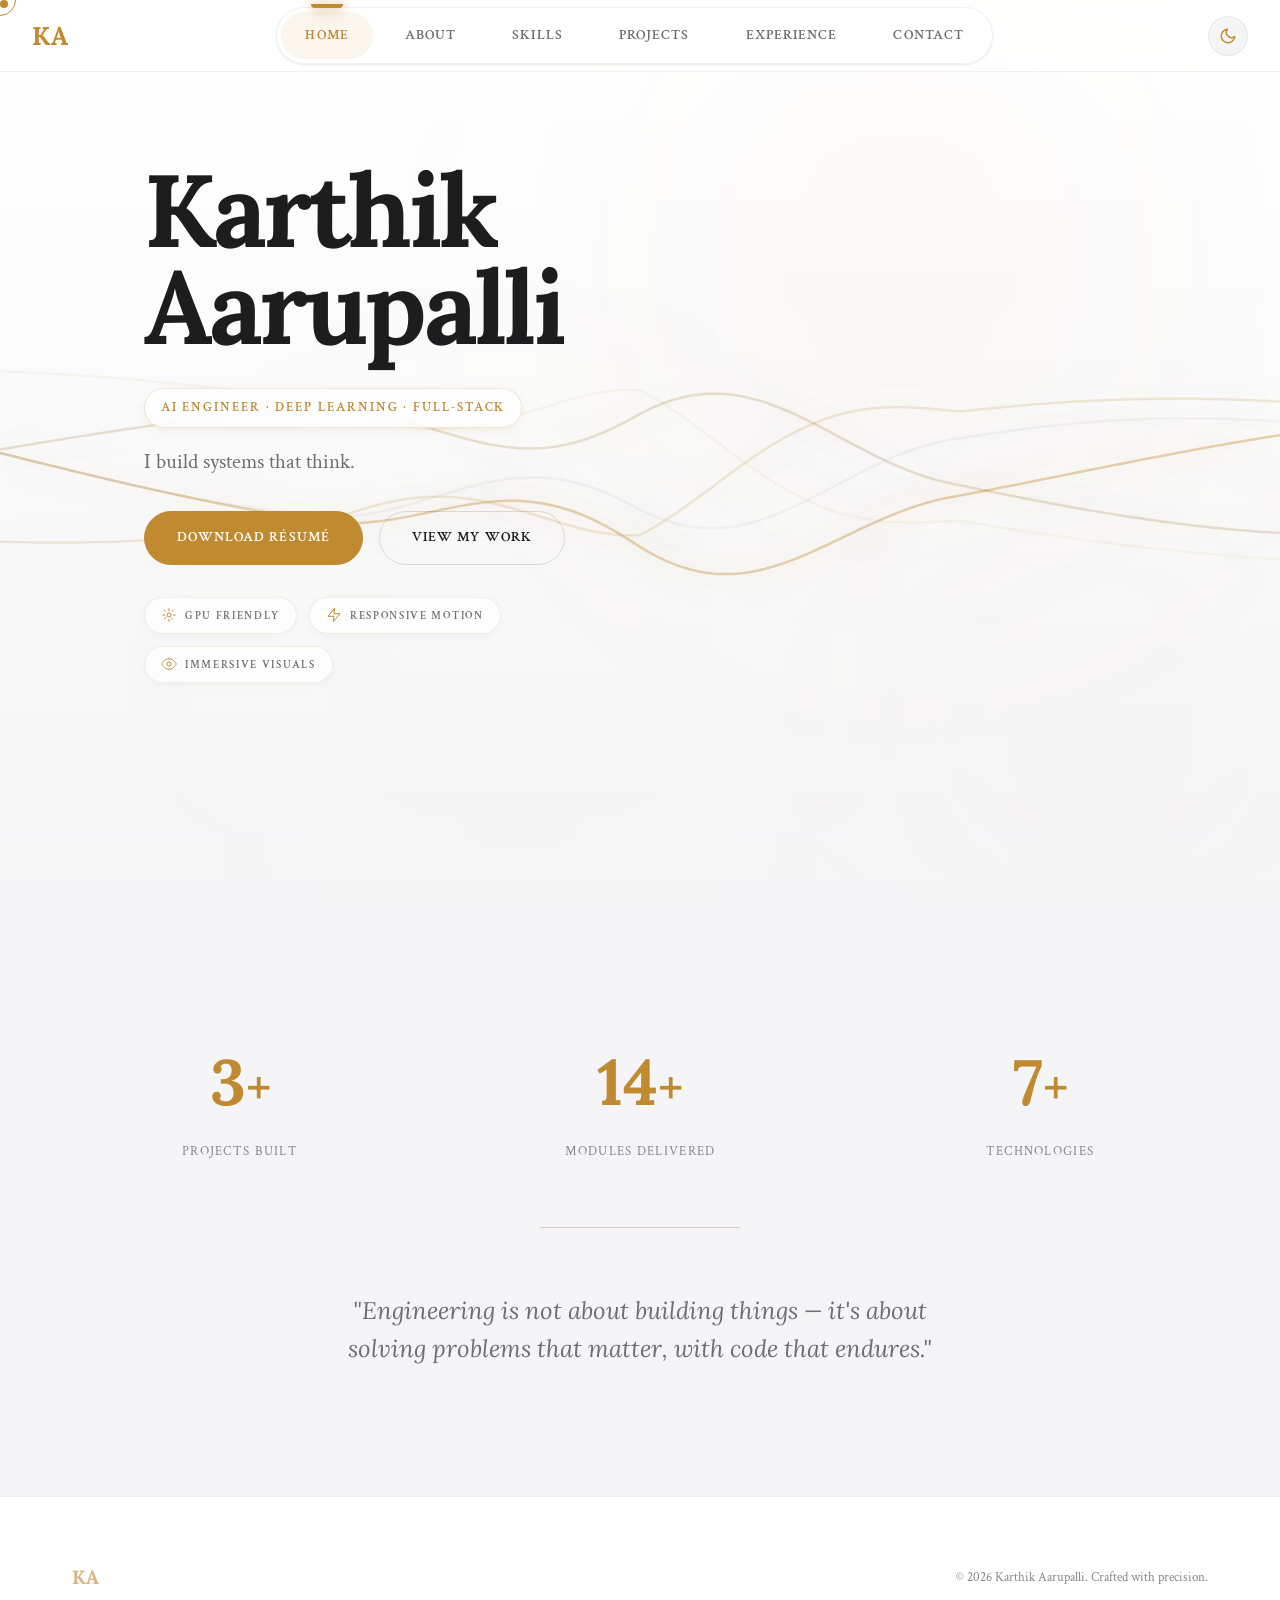
==== commit cf9fdf55: "Update asset paths from absolute /static/ to relative paths - Change CSS path from /static/css/style" ====
--- a/index.html
+++ b/index.html
@@ -21,7 +21,7 @@
   <link href="https://fonts.googleapis.com/css2?family=Crimson+Text:ital,wght@0,400;0,600;0,700;1,400&family=Lora:wght@400;500;600;700&family=Courier+Prime:wght@400;700&display=swap" rel="stylesheet">
 
   <!-- Stylesheet -->
-  <link rel="stylesheet" href="/static/css/style.css">
+  <link rel="stylesheet" href="css/style.css">
 
   <!-- Schema.org -->
   <script type="application/ld+json">
@@ -539,7 +539,7 @@
   </footer>
 
   <!-- JavaScript -->
-  <script src="/static/js/waves.js"></script>
-  <script src="/static/js/app.js"></script>
+  <script src="js/waves.js"></script>
+  <script src="js/app.js"></script>
 </body>
 </html>
--- a/css/style.css
+++ b/css/style.css
@@ -0,0 +1,1384 @@
+/* ============================================================
+   PORTFOLIO — Apple × Gold  v3
+   CSS Design System — "Clear White, Rich Gold"
+   ============================================================ */
+
+/* ── Design Tokens ─────────────────────────────────────────── */
+:root {
+  /* Apple-white backgrounds */
+  --bg-primary:    #FFFFFF;
+  --bg-secondary:  #F5F5F7;
+  --bg-surface:    #FFFFFF;
+  --bg-elevated:   #FAFAFA;
+
+  /* Dark text on white */
+  --text-primary:  #1D1D1F;
+  --text-secondary:#6E6E73;
+  --text-muted:    #86868B;
+
+  /* Rich Gold accent */
+  --accent:        #BF8A30;
+  --accent-dim:    #9A7028;
+  --accent-glow:   rgba(191, 138, 48, 0.10);
+  --accent-light:  rgba(191, 138, 48, 0.06);
+
+  /* Subtle borders & glass */
+  --border:        rgba(0, 0, 0, 0.06);
+  --border-hover:  rgba(0, 0, 0, 0.12);
+  --glass:         rgba(255, 255, 255, 0.72);
+
+  /* Shadows (Apple-style) */
+  --shadow-sm:     0 1px 3px rgba(0,0,0,0.04), 0 1px 2px rgba(0,0,0,0.06);
+  --shadow-md:     0 4px 14px rgba(0,0,0,0.06), 0 2px 6px rgba(0,0,0,0.04);
+  --shadow-lg:     0 12px 40px rgba(0,0,0,0.08), 0 4px 12px rgba(0,0,0,0.04);
+  --shadow-xl:     0 24px 60px rgba(0,0,0,0.10), 0 8px 20px rgba(0,0,0,0.05);
+
+  /* Typography scale */
+  --text-hero:    clamp(3.5rem, 8vw, 7rem);
+  --text-display: clamp(2rem, 4vw, 3.5rem);
+  --text-title:   clamp(1.25rem, 2vw, 1.75rem);
+  --text-body:    clamp(0.9rem, 1.2vw, 1.05rem);
+  --text-caption: 0.8rem;
+
+  /* Spacing */
+  --space-xs: 0.5rem;
+  --space-sm: 1rem;
+  --space-md: 2rem;
+  --space-lg: 4rem;
+  --space-xl: 8rem;
+
+  /* Easing */
+  --ease-out: cubic-bezier(0.16, 1, 0.3, 1);
+  --ease-in:  cubic-bezier(0.7, 0, 0.84, 0);
+}
+
+
+/* ── Reset & Base ──────────────────────────────────────────── */
+*, *::before, *::after { box-sizing: border-box; margin: 0; padding: 0; }
+html { scroll-behavior: smooth; -webkit-text-size-adjust: 100%; }
+
+body {
+  font-family: 'Crimson Text', Georgia, serif;
+  background: var(--bg-primary);
+  color: var(--text-primary);
+  font-weight: 400;
+  line-height: 1.7;
+  overflow-x: hidden;
+  min-height: 100vh;
+  -webkit-font-smoothing: antialiased;
+  -moz-osx-font-smoothing: grayscale;
+}
+
+body[data-font-style="modern"] {
+  font-family: Inter, "Segoe UI", Arial, sans-serif;
+}
+
+body[data-font-style="system"] {
+  font-family: system-ui, -apple-system, BlinkMacSystemFont, "Segoe UI", sans-serif;
+}
+
+body[data-theme="dark"] {
+  --bg-primary: #111111;
+  --bg-secondary: #1A1A1A;
+  --bg-surface: #161616;
+  --bg-elevated: #202020;
+  --text-primary: #F7F7F7;
+  --text-secondary: #C8C8C8;
+  --text-muted: #9A9A9A;
+  --border: rgba(255, 255, 255, 0.10);
+  --border-hover: rgba(255, 255, 255, 0.20);
+  --glass: rgba(17, 17, 17, 0.72);
+}
+
+.cms-hidden {
+  display: none !important;
+}
+
+@media (hover: hover) { body { cursor: auto; } }
+
+::selection { background: var(--accent); color: #fff; }
+
+::-webkit-scrollbar { width: 6px; }
+::-webkit-scrollbar-track { background: var(--bg-secondary); }
+::-webkit-scrollbar-thumb { background: #C4C4C6; border-radius: 3px; }
+::-webkit-scrollbar-thumb:hover { background: var(--accent); }
+
+img { max-width: 100%; display: block; }
+a   { color: inherit; text-decoration: none; }
+button { background: none; border: none; font: inherit; color: inherit; cursor: pointer; }
+
+a:focus-visible, button:focus-visible, input:focus-visible, textarea:focus-visible {
+  outline: 2px solid var(--accent); outline-offset: 4px;
+}
+
+
+/* ── Custom Cursor ─────────────────────────────────────────── */
+.cursor-dot {
+  width: 8px; height: 8px; background: var(--accent);
+  border-radius: 50%; position: fixed; top: 0; left: 0;
+  pointer-events: none; z-index: 9999; will-change: transform;
+}
+.cursor-ring {
+  width: 32px; height: 32px;
+  border: 1.5px solid var(--accent); border-radius: 50%;
+  position: fixed; top: 0; left: 0;
+  pointer-events: none; z-index: 9998;
+  transition: width 0.3s ease, height 0.3s ease, background 0.3s ease, margin 0.3s ease;
+  will-change: transform;
+}
+.cursor-ring.hover {
+  width: 48px; height: 48px;
+  background: rgba(191, 138, 48, 0.1);
+  margin-left: -8px; margin-top: -8px;
+}
+@media (hover: none) { .cursor-dot, .cursor-ring { display: none !important; } }
+
+
+/* ── Navigation ────────────────────────────────────────────── */
+#navbar {
+  position: fixed; top: 0; left: 0; right: 0;
+  height: 72px; z-index: 1000;
+  background: var(--glass);
+  backdrop-filter: saturate(180%) blur(20px);
+  -webkit-backdrop-filter: saturate(180%) blur(20px);
+  border-bottom: 1px solid var(--border);
+  transition: background 0.4s ease, box-shadow 0.4s ease;
+}
+#navbar.nav-scrolled {
+  background: var(--glass);
+  box-shadow: 0 1px 4px rgba(0,0,0,0.06);
+}
+
+.nav-container {
+  max-width: 1400px; margin: 0 auto; padding: 0 var(--space-md);
+  height: 100%; display: flex; align-items: center; justify-content: space-between;
+}
+
+.nav-logo {
+  font-family: 'Lora', Georgia, serif;
+  font-size: 1.6rem; font-weight: 700;
+  letter-spacing: 0.05em; color: var(--accent);
+  transition: opacity 0.3s;
+}
+.nav-logo:hover { opacity: 0.7; }
+
+.nav-menu { 
+  display: flex; 
+  gap: 0.5rem; 
+  align-items: center; 
+  background: var(--glass);
+  border: 1px solid var(--border);
+  border-radius: 980px;
+  padding: 0.25rem;
+  box-shadow: var(--shadow-sm);
+}
+
+.nav-link {
+  font-family: 'Crimson Text', Georgia, serif;
+  font-size: 0.85rem; font-weight: 600;
+  letter-spacing: 0.08em; text-transform: uppercase;
+  color: var(--text-secondary);
+  position: relative; 
+  transition: all 0.3s ease;
+  padding: 0.75rem 1.5rem;
+  border-radius: 980px;
+  z-index: 1;
+}
+
+.nav-link:hover { 
+  color: var(--text-primary); 
+  background: rgba(191, 138, 48, 0.05);
+}
+
+.nav-link.active { 
+  color: var(--accent); 
+  background: rgba(191, 138, 48, 0.08);
+}
+
+/* Tubelight indicator */
+.nav-link.active::before {
+  content: '';
+  position: absolute;
+  top: -8px;
+  left: 50%;
+  transform: translateX(-50%);
+  width: 32px;
+  height: 4px;
+  background: var(--accent);
+  border-radius: 0 0 980px 980px;
+  box-shadow: 
+    0 4px 12px rgba(191, 138, 48, 0.3),
+    0 0 20px rgba(191, 138, 48, 0.2),
+    0 0 8px rgba(191, 138, 48, 0.4);
+  animation: tubeLightGlow 2s ease-in-out infinite;
+}
+
+@keyframes tubeLightGlow {
+  0%, 100% {
+    box-shadow: 
+      0 4px 12px rgba(191, 138, 48, 0.3),
+      0 0 20px rgba(191, 138, 48, 0.2),
+      0 0 8px rgba(191, 138, 48, 0.4);
+    opacity: 1;
+  }
+  50% {
+    box-shadow: 
+      0 4px 16px rgba(191, 138, 48, 0.5),
+      0 0 30px rgba(191, 138, 48, 0.3),
+      0 0 12px rgba(191, 138, 48, 0.6);
+    opacity: 0.9;
+  }
+}
+
+/* Hamburger */
+.nav-toggle {
+  display: none; flex-direction: column; gap: 5px;
+  padding: 4px; cursor: pointer; z-index: 1001;
+}
+.nav-toggle span {
+  display: block; width: 24px; height: 2px;
+  background: var(--text-primary); transition: all 0.3s ease; border-radius: 1px;
+}
+.nav-toggle.open span:nth-child(1) { transform: rotate(45deg) translate(5px, 5px); }
+.nav-toggle.open span:nth-child(2) { opacity: 0; }
+.nav-toggle.open span:nth-child(3) { transform: rotate(-45deg) translate(5px, -5px); }
+
+/* Mobile Menu */
+.mobile-menu {
+  position: fixed; inset: 0; background: var(--bg-primary);
+  z-index: 999; display: flex; align-items: center; justify-content: center;
+  opacity: 0; pointer-events: none; transition: opacity 0.4s ease;
+}
+.mobile-menu.open { opacity: 1; pointer-events: all; }
+.mobile-menu-links { display: flex; flex-direction: column; gap: 2rem; text-align: center; }
+
+.mobile-nav-link {
+  font-family: 'Lora', Georgia, serif;
+  font-size: 2.2rem; font-weight: 600;
+  color: var(--text-secondary);
+  transition: color 0.3s, transform 0.4s var(--ease-out);
+  opacity: 0; transform: translateY(20px);
+  position: relative;
+  padding: 1rem 2rem;
+  border-radius: 16px;
+}
+.mobile-nav-link.active {
+  color: var(--accent);
+  background: rgba(191, 138, 48, 0.08);
+}
+.mobile-nav-link.active::before {
+  content: '';
+  position: absolute;
+  left: 0;
+  top: 50%;
+  transform: translateY(-50%);
+  width: 4px;
+  height: 60%;
+  background: var(--accent);
+  border-radius: 0 4px 4px 0;
+  box-shadow: 0 0 12px rgba(191, 138, 48, 0.4);
+}
+
+.mobile-menu.open .mobile-nav-link { opacity: 1; transform: translateY(0); }
+.mobile-menu.open .mobile-nav-link:nth-child(1) { transition-delay: 0.08s; }
+.mobile-menu.open .mobile-nav-link:nth-child(2) { transition-delay: 0.13s; }
+.mobile-menu.open .mobile-nav-link:nth-child(3) { transition-delay: 0.18s; }
+.mobile-menu.open .mobile-nav-link:nth-child(4) { transition-delay: 0.23s; }
+.mobile-menu.open .mobile-nav-link:nth-child(5) { transition-delay: 0.28s; }
+.mobile-menu.open .mobile-nav-link:nth-child(6) { transition-delay: 0.33s; }
+.mobile-nav-link:hover { color: var(--accent); }
+
+
+/* ── Theme Toggle ─────────────────────────────────────────── */
+.theme-toggle {
+  width: 40px; height: 40px;
+  border-radius: 50%;
+  display: flex; align-items: center; justify-content: center;
+  background: var(--bg-secondary);
+  border: 1px solid var(--border);
+  cursor: pointer;
+  transition: all 0.4s cubic-bezier(0.16, 1, 0.3, 1);
+  position: relative;
+  flex-shrink: 0;
+  margin-left: 0.5rem;
+}
+
+.theme-toggle:hover {
+  background: var(--accent-light);
+  border-color: var(--accent);
+  transform: scale(1.08);
+}
+
+.theme-toggle svg {
+  width: 18px; height: 18px;
+  color: var(--accent);
+  transition: transform 0.5s cubic-bezier(0.16, 1, 0.3, 1), opacity 0.3s ease;
+}
+
+.theme-toggle .icon-sun { display: none; }
+.theme-toggle .icon-moon { display: block; }
+
+body[data-theme="dark"] .theme-toggle .icon-sun { display: block; }
+body[data-theme="dark"] .theme-toggle .icon-moon { display: none; }
+
+.theme-toggle.spin svg {
+  transform: rotate(360deg);
+}
+
+@media (max-width: 1023px) {
+  .theme-toggle {
+    position: fixed;
+    bottom: 24px;
+    right: 24px;
+    z-index: 1001;
+    width: 48px; height: 48px;
+    box-shadow: var(--shadow-md);
+    background: var(--bg-primary);
+  }
+}
+
+
+/* ── Page System ───────────────────────────────────────────── */
+.page {
+  display: none; min-height: 100vh;
+  opacity: 0; transform: translateY(20px);
+}
+.page.active {
+  display: block; opacity: 1; transform: translateY(0);
+  transition: opacity 0.3s var(--ease-out), transform 0.3s var(--ease-out);
+}
+.page.exiting {
+  opacity: 0; transform: translateY(-20px);
+  transition: opacity 0.2s var(--ease-in), transform 0.2s var(--ease-in);
+}
+
+section { padding: var(--space-xl) 0; }
+.container { max-width: 1200px; margin: 0 auto; padding: 0 var(--space-md); }
+
+
+/* ── Scroll Reveal ─────────────────────────────────────────── */
+.reveal {
+  opacity: 0; transform: translateY(24px);
+  transition: opacity 0.6s ease, transform 0.6s ease;
+}
+.reveal.visible { opacity: 1; transform: translateY(0); }
+
+
+/* ── Shared Section Chrome ─────────────────────────────────── */
+.section-label {
+  font-family: 'Courier Prime', monospace;
+  font-size: var(--text-caption); color: var(--accent);
+  letter-spacing: 0.1em; display: block;
+  margin-bottom: var(--space-sm);
+}
+.section-heading {
+  font-family: 'Lora', Georgia, serif;
+  font-size: var(--text-display); font-weight: 700;
+  margin-bottom: var(--space-md); line-height: 1.1;
+  letter-spacing: -0.02em;
+  color: var(--text-primary);
+}
+
+
+/* ── Buttons ───────────────────────────────────────────────── */
+.btn {
+  font-family: 'Crimson Text', Georgia, serif;
+  font-size: 0.85rem; font-weight: 600;
+  letter-spacing: 0.08em; text-transform: uppercase;
+  padding: 0.9rem 2rem; border-radius: 980px;
+  text-decoration: none; transition: all 0.3s ease;
+  cursor: pointer; display: inline-block; text-align: center;
+}
+.btn-primary {
+  background: var(--accent); color: #fff;
+  border: 1px solid var(--accent);
+}
+.btn-primary:hover {
+  transform: translateY(-2px);
+  box-shadow: 0 8px 28px rgba(191,138,48,0.25);
+  background: var(--accent-dim);
+}
+.btn-secondary {
+  background: transparent; color: var(--text-primary);
+  border: 1px solid var(--border-hover);
+}
+.btn-secondary:hover {
+  background: var(--bg-secondary);
+  border-color: var(--accent-dim);
+  color: var(--accent);
+}
+
+
+/* 3D effects removed for performance */
+
+
+/* 3D cube removed */
+
+
+/* ============================================================
+   PAGE 1 — HERO / HOME
+   ============================================================ */
+.hero {
+  min-height: 100vh; display: flex; align-items: center;
+  padding-top: 72px; position: relative; overflow: hidden;
+  background: var(--bg-primary);
+}
+
+/* Wave Canvas */
+.wave-canvas {
+  position: absolute;
+  top: 0;
+  left: 0;
+  width: 100%;
+  height: 100%;
+  z-index: 0;
+  pointer-events: none;
+}
+
+/* Ambient Light Blobs */
+.ambient-lights {
+  position: absolute;
+  inset: 0;
+  z-index: 1;
+  pointer-events: none;
+  overflow: hidden;
+}
+
+.light-blob {
+  position: absolute;
+  border-radius: 50%;
+  filter: blur(140px);
+  opacity: 0;
+  animation: floatIn 1.5s ease-out forwards;
+}
+
+.light-blob-1 {
+  top: 0;
+  left: 50%;
+  transform: translateX(-50%);
+  width: 520px;
+  height: 520px;
+  background: rgba(191, 138, 48, 0.035);
+  animation-delay: 0.2s;
+}
+
+.light-blob-2 {
+  bottom: 0;
+  right: 0;
+  width: 360px;
+  height: 360px;
+  background: rgba(191, 138, 48, 0.025);
+  filter: blur(120px);
+  animation-delay: 0.4s;
+}
+
+.light-blob-3 {
+  top: 50%;
+  left: 25%;
+  width: 400px;
+  height: 400px;
+  background: rgba(191, 138, 48, 0.02);
+  filter: blur(150px);
+  animation-delay: 0.6s;
+}
+
+@keyframes floatIn {
+  from {
+    opacity: 0;
+    transform: scale(0.8);
+  }
+  to {
+    opacity: 1;
+    transform: scale(1);
+  }
+}
+
+.hero-grid { display: grid; grid-template-columns: 1fr; gap: var(--space-lg); position: relative; z-index: 2; }
+.hero-content { text-align: left; position: relative; z-index: 3; }
+
+body[data-hero-layout="centered"] .hero-grid {
+  place-items: center;
+  text-align: center;
+}
+
+body[data-hero-layout="centered"] .hero-content {
+  text-align: center;
+}
+
+body[data-hero-layout="centered"] .hero-ctas {
+  justify-content: center;
+}
+
+body[data-hero-layout="split"] .hero-grid {
+  grid-template-columns: minmax(0, 0.9fr) minmax(220px, 0.6fr);
+  align-items: center;
+}
+
+body[data-hero-layout="split"] .hero-grid::after {
+  content: "";
+  width: min(32vw, 360px);
+  aspect-ratio: 1;
+  justify-self: end;
+  border: 1px solid var(--border);
+  border-radius: 50%;
+  background:
+    linear-gradient(135deg, var(--accent-light), transparent),
+    radial-gradient(circle at 50% 50%, var(--bg-surface), var(--bg-secondary));
+  box-shadow: var(--shadow-lg);
+  z-index: 3;
+}
+
+.hero-name-line {
+  display: block;
+  font-family: 'Lora', Georgia, serif;
+  font-size: var(--text-hero); font-weight: 700;
+  line-height: 0.95; letter-spacing: -0.03em;
+  color: var(--text-primary);
+  opacity: 0; transform: translateY(40px);
+}
+
+.role-badge {
+  display: inline-block;
+  font-family: 'Crimson Text', Georgia, serif;
+  font-size: var(--text-caption); font-weight: 600;
+  color: var(--accent); letter-spacing: 0.15em;
+  text-transform: uppercase; margin-top: var(--space-md);
+  background: var(--glass);
+  backdrop-filter: blur(10px);
+  padding: 0.5rem 1rem;
+  border-radius: 980px;
+  border: 1px solid rgba(191, 138, 48, 0.2);
+  box-shadow: 0 2px 8px rgba(191, 138, 48, 0.1);
+}
+
+.hero-tagline {
+  font-family: 'Crimson Text', Georgia, serif; font-weight: 400;
+  font-size: 1.3rem; color: var(--text-secondary);
+  margin-top: var(--space-sm);
+}
+
+.hero-ctas { display: flex; gap: var(--space-sm); margin-top: var(--space-md); flex-wrap: wrap; }
+
+/* Hero Stats Pills */
+.hero-stats-pills {
+  display: flex;
+  flex-wrap: wrap;
+  gap: 0.75rem;
+  margin-top: var(--space-md);
+  opacity: 0;
+  transform: translateY(20px);
+}
+
+.stat-pill {
+  display: inline-flex;
+  align-items: center;
+  gap: 0.5rem;
+  font-family: 'Crimson Text', Georgia, serif;
+  font-size: 0.7rem;
+  font-weight: 600;
+  text-transform: uppercase;
+  letter-spacing: 0.15em;
+  color: var(--text-secondary);
+  background: var(--glass);
+  backdrop-filter: blur(10px);
+  padding: 0.5rem 1rem;
+  border-radius: 980px;
+  border: 1px solid rgba(191, 138, 48, 0.15);
+  box-shadow: 0 2px 8px rgba(0, 0, 0, 0.03);
+  transition: all 0.3s ease;
+  cursor: default;
+}
+
+.stat-pill:hover {
+  transform: translateY(-2px);
+  border-color: rgba(191, 138, 48, 0.3);
+  box-shadow: 0 4px 12px rgba(191, 138, 48, 0.1);
+  color: var(--accent);
+}
+
+.stat-pill-icon {
+  width: 16px;
+  height: 16px;
+  color: var(--accent);
+  transition: transform 0.3s ease;
+}
+
+.stat-pill:hover .stat-pill-icon {
+  transform: scale(1.1);
+}
+
+.hero-visual {
+  display: flex; align-items: center; justify-content: center;
+  position: relative;
+}
+
+/* Scroll Indicator */
+.scroll-indicator {
+  position: absolute; bottom: 2rem; left: 50%;
+  transform: translateX(-50%);
+  display: flex; flex-direction: column; align-items: center;
+  gap: 0.5rem; opacity: 1; transition: opacity 0.5s ease; z-index: 2;
+}
+.scroll-indicator.hidden { opacity: 0; pointer-events: none; }
+.scroll-line { width: 1px; height: 40px; background: var(--accent-dim); animation: scrollPulse 2s ease-in-out infinite; }
+.scroll-text { font-family: 'Crimson Text', Georgia, serif; font-size: 0.65rem; letter-spacing: 0.2em; text-transform: uppercase; color: var(--text-muted); }
+
+/* Stats */
+.stats-section {
+  padding: var(--space-xl) 0;
+  background: var(--bg-secondary);
+}
+.stats-grid { display: grid; grid-template-columns: repeat(3, 1fr); gap: var(--space-lg); text-align: center; }
+.stat-number { font-family: 'Lora', Georgia, serif; font-size: clamp(2.5rem, 5vw, 4rem); font-weight: 700; color: var(--accent); display: inline; }
+.stat-suffix { font-family: 'Lora', Georgia, serif; font-size: clamp(2rem, 4vw, 3rem); font-weight: 700; color: var(--accent); }
+.stat-label { display: block; font-size: var(--text-caption); color: var(--text-muted); letter-spacing: 0.1em; text-transform: uppercase; margin-top: 0.25rem; }
+.accent-rule { border: none; height: 1px; background: var(--accent-dim); margin: var(--space-lg) auto; max-width: 200px; opacity: 0.3; }
+.philosophy { font-family: 'Lora', Georgia, serif; font-size: 1.5rem; font-weight: 400; color: var(--text-secondary); text-align: center; max-width: 600px; margin: 0 auto; line-height: 1.6; }
+
+
+/* ============================================================
+   PAGE 2 — ABOUT
+   ============================================================ */
+.about-section { padding-top: calc(72px + var(--space-lg)); }
+.about-grid { display: grid; grid-template-columns: 1fr; gap: var(--space-lg); }
+.about-intro { font-size: var(--text-body); color: var(--text-secondary); line-height: 1.8; margin-bottom: var(--space-sm); }
+
+.pull-quote {
+  font-family: 'Lora', Georgia, serif;
+  font-style: italic; font-size: 1.4rem; font-weight: 400;
+  color: var(--text-primary);
+  border-left: 3px solid var(--accent);
+  padding-left: var(--space-md);
+  margin: var(--space-md) 0; line-height: 1.5;
+}
+
+.about-tags { display: flex; flex-wrap: wrap; gap: 0.5rem; }
+.tag {
+  font-family: 'Courier Prime', monospace;
+  font-size: 0.75rem; color: var(--text-muted);
+  background: var(--bg-secondary);
+  padding: 0.4rem 0.8rem; border-radius: 980px;
+  border: 1px solid var(--border);
+  transition: color 0.3s, background 0.3s, border-color 0.3s;
+}
+.tag:hover { color: var(--accent); background: var(--accent-light); border-color: var(--accent); }
+
+/* Profile Picture Frame */
+.about-visual {
+  display: flex;
+  align-items: center;
+  justify-content: center;
+  min-height: 300px;
+  overflow: visible;
+  position: relative;
+}
+
+.profile-frame {
+  position: relative;
+  width: 240px;
+  height: 240px;
+  border-radius: 50%;
+  border: 3px solid var(--accent);
+  padding: 8px;
+  background: var(--bg-primary);
+  box-shadow: var(--shadow-md);
+  transition: transform 0.3s ease, box-shadow 0.3s ease;
+}
+
+.profile-frame:hover {
+  transform: scale(1.05);
+  box-shadow: var(--shadow-lg), 0 0 20px var(--accent-glow);
+}
+
+.profile-image {
+  width: 100%;
+  height: 100%;
+  border-radius: 50%;
+  object-fit: cover;
+  background: var(--bg-secondary);
+  display: flex;
+  align-items: center;
+  justify-content: center;
+  font-family: 'Lora', Georgia, serif;
+  font-size: 4rem;
+  font-weight: 700;
+  color: var(--accent);
+  border: 2px solid var(--border);
+}
+
+.profile-frame::before {
+  content: '';
+  position: absolute;
+  inset: -12px;
+  border-radius: 50%;
+  border: 1px solid rgba(191, 138, 48, 0.15);
+  pointer-events: none;
+}
+
+.profile-frame::after {
+  content: '';
+  position: absolute;
+  inset: -20px;
+  border-radius: 50%;
+  border: 1px dashed rgba(191, 138, 48, 0.08);
+  pointer-events: none;
+}
+
+.profile-frame.profile-fallback {
+  display: flex;
+  align-items: center;
+  justify-content: center;
+}
+
+.profile-frame.profile-fallback .profile-image {
+  display: none;
+}
+
+.profile-frame.profile-fallback::before {
+  content: 'KA';
+  position: static;
+  border: none;
+  inset: auto;
+  font-family: 'Lora', Georgia, serif;
+  font-size: 4rem;
+  font-weight: 700;
+  color: var(--accent);
+}
+
+.profile-frame.profile-fallback::after {
+  content: '';
+  position: absolute;
+  inset: -20px;
+  border-radius: 50%;
+  border: 1px dashed rgba(191, 138, 48, 0.08);
+  pointer-events: none;
+}
+
+
+/* ============================================================
+   PAGE 3 — SKILLS
+   ============================================================ */
+.skills-section { padding-top: calc(72px + var(--space-lg)); }
+
+.hero-skills {
+  display: grid;
+  grid-template-columns: repeat(auto-fit, minmax(120px, 1fr));
+  gap: var(--space-sm); margin: var(--space-lg) 0;
+}
+
+.hero-skill-card {
+  display: flex; flex-direction: column; align-items: center;
+  gap: 0.75rem; padding: 1.5rem 1rem;
+  background: var(--bg-primary);
+  border: 1px solid var(--border); border-radius: 16px;
+  box-shadow: var(--shadow-sm), 0 0 20px rgba(191, 138, 48, 0.06);
+  transition: all 0.3s ease; cursor: default;
+}
+.hero-skill-card:hover {
+  transform: translateY(-4px);
+  border-color: rgba(191,138,48,0.3);
+  box-shadow: var(--shadow-md), 0 0 30px rgba(191, 138, 48, 0.12), 0 0 60px rgba(191, 138, 48, 0.05);
+}
+.hero-skill-card:hover .skill-icon { transform: scale(1.05); }
+
+.skill-icon { width: 32px; height: 32px; color: var(--accent); transition: transform 0.4s ease; }
+.hero-skill-card span { font-size: var(--text-caption); color: var(--text-secondary); letter-spacing: 0.05em; }
+
+.skills-grid {
+  display: grid;
+  grid-template-columns: repeat(auto-fit, minmax(260px, 1fr));
+  gap: var(--space-md); margin-top: var(--space-lg);
+}
+
+.skill-category {
+  padding: var(--space-md);
+  background: var(--bg-primary);
+  border: 1px solid var(--border); border-radius: 16px;
+  box-shadow: var(--shadow-sm), 0 0 16px rgba(191, 138, 48, 0.05);
+  transition: border-color 0.3s, transform 0.3s, box-shadow 0.3s;
+}
+.skill-category:hover {
+  border-color: rgba(191,138,48,0.25);
+  transform: translateY(-2px);
+  box-shadow: var(--shadow-md), 0 0 24px rgba(191, 138, 48, 0.1);
+}
+
+.skill-category-header { display: flex; align-items: center; gap: 0.75rem; margin-bottom: var(--space-sm); }
+.category-icon { width: 24px; height: 24px; color: var(--accent); flex-shrink: 0; }
+.skill-category h3 { font-family: 'Crimson Text', Georgia, serif; font-weight: 600; font-size: 1rem; color: var(--text-primary); }
+
+.skill-row {
+  display: flex; justify-content: space-between; align-items: center;
+  padding: 0.6rem 0; border-bottom: 1px solid var(--border);
+  font-size: var(--text-body); color: var(--text-secondary);
+}
+.skill-row:last-child { border-bottom: none; }
+.skill-dots { display: flex; gap: 4px; }
+.dot { width: 6px; height: 6px; border-radius: 50%; background: #E0E0E2; }
+.dot.filled { background: var(--accent); }
+.skills-philosophy { font-family: 'Lora', Georgia, serif; font-size: 1.2rem; font-weight: 400; color: var(--text-muted); text-align: center; margin-top: var(--space-lg); }
+
+
+/* ============================================================
+   PAGE 4 — PROJECTS
+   ============================================================ */
+.projects-section { padding-top: calc(72px + var(--space-lg)); }
+
+.featured-project {
+  position: relative; border-radius: 20px; overflow: hidden;
+  margin: var(--space-lg) 0;
+  border: 1px solid var(--border);
+  box-shadow: var(--shadow-sm);
+  transition: border-color 0.3s, box-shadow 0.3s;
+}
+.featured-project:hover {
+  border-color: rgba(191,138,48,0.15);
+  box-shadow: var(--shadow-md);
+}
+
+.featured-project-bg {
+  position: absolute; inset: 0;
+  background: linear-gradient(135deg, var(--bg-elevated) 0%, var(--bg-secondary) 100%);
+}
+.featured-project-content { position: relative; padding: var(--space-lg); }
+.project-label { font-family: 'Courier Prime', monospace; font-size: var(--text-caption); color: var(--accent); letter-spacing: 0.1em; text-transform: uppercase; }
+.featured-project-name { font-family: 'Lora', Georgia, serif; font-size: var(--text-display); font-weight: 700; margin: var(--space-sm) 0; letter-spacing: -0.02em; color: var(--text-primary); }
+.featured-project-desc { font-size: var(--text-body); color: var(--text-secondary); max-width: 600px; line-height: 1.8; }
+
+.project-tech { display: flex; flex-wrap: wrap; gap: 0.5rem; margin: var(--space-sm) 0; }
+.tech-tag {
+  font-family: 'Courier Prime', monospace;
+  font-size: 0.7rem; color: var(--text-muted);
+  border: 1px solid var(--border);
+  padding: 0.25rem 0.6rem; border-radius: 980px;
+  transition: border-color 0.3s, color 0.3s, background 0.3s;
+}
+.tech-tag:hover { border-color: var(--accent); color: var(--accent); background: var(--accent-light); }
+
+.project-links { display: flex; align-items: center; gap: var(--space-sm); margin-top: var(--space-md); }
+.project-link { color: var(--text-secondary); transition: color 0.3s; display: flex; }
+.project-link:hover { color: var(--accent); }
+.project-link svg { width: 20px; height: 20px; }
+.project-link-text { font-size: var(--text-body); color: var(--accent); text-decoration: none; transition: all 0.3s; }
+.project-link-text:hover { text-decoration: underline; }
+
+.projects-grid { display: grid; grid-template-columns: 1fr; gap: var(--space-md); }
+
+.project-card {
+  padding: var(--space-md);
+  border: 1px solid var(--border); border-radius: 16px;
+  background: var(--bg-primary);
+  box-shadow: var(--shadow-sm);
+  transition: border-color 0.3s, box-shadow 0.3s;
+}
+.project-card:hover {
+  border-color: rgba(191,138,48,0.15);
+  box-shadow: var(--shadow-md);
+}
+
+.project-card-name { font-family: 'Lora', Georgia, serif; font-weight: 600; font-size: var(--text-title); margin-bottom: 0.5rem; color: var(--text-primary); }
+.project-card-desc { font-size: var(--text-body); color: var(--text-muted); line-height: 1.7; margin-bottom: var(--space-sm); }
+
+
+/* ============================================================
+   PAGE 5 — EXPERIENCE & EDUCATION
+   ============================================================ */
+.experience-section { padding-top: calc(72px + var(--space-lg)); }
+
+.dual-timeline { display: grid; grid-template-columns: 1fr; gap: var(--space-lg); margin-top: var(--space-lg); }
+.timeline-column-title {
+  font-family: 'Crimson Text', Georgia, serif; font-weight: 600;
+  font-size: 1rem; letter-spacing: 0.1em;
+  text-transform: uppercase; color: var(--accent);
+  margin-bottom: var(--space-md);
+}
+
+.exp-card {
+  padding: var(--space-md);
+  border-left: 3px solid var(--border);
+  margin-bottom: var(--space-md);
+  transition: border-color 0.3s, transform 0.3s;
+  background: var(--bg-primary);
+  border-radius: 0 12px 12px 0;
+}
+.exp-card:hover { border-color: var(--accent); transform: translateX(4px); }
+
+/* Stacked Certifications — soft gold glow behind */
+.timeline-column:last-child .exp-card {
+  position: relative;
+  border-left: none;
+  border: 1px solid rgba(191, 138, 48, 0.25);
+  border-radius: 16px;
+  padding: var(--space-md) var(--space-md) var(--space-md) calc(var(--space-md) + 0.5rem);
+  margin-bottom: var(--space-lg);
+  box-shadow:
+    0 4px 20px rgba(191, 138, 48, 0.08),
+    0 0 40px rgba(191, 138, 48, 0.06),
+    0 0 80px rgba(191, 138, 48, 0.03);
+  border-left: 3px solid var(--accent);
+  background: var(--bg-primary);
+  z-index: 2;
+}
+
+/* Soft gold halo glow behind the card */
+.timeline-column:last-child .exp-card::before {
+  content: '';
+  position: absolute;
+  top: -10px;
+  left: -10px;
+  right: -10px;
+  bottom: -10px;
+  border-radius: 22px;
+  background: radial-gradient(
+    ellipse at center,
+    rgba(191, 138, 48, 0.08) 0%,
+    rgba(191, 138, 48, 0.03) 50%,
+    transparent 80%
+  );
+  filter: blur(12px);
+  z-index: -1;
+  pointer-events: none;
+}
+
+/* Remove ::after stacked card — no longer needed */
+.timeline-column:last-child .exp-card::after {
+  display: none;
+}
+
+.timeline-column:last-child .exp-card:hover {
+  transform: translateY(-4px);
+  box-shadow:
+    0 8px 30px rgba(191, 138, 48, 0.15),
+    0 0 50px rgba(191, 138, 48, 0.10),
+    0 0 100px rgba(191, 138, 48, 0.05);
+  border-color: var(--accent);
+}
+
+.exp-date { font-family: 'Courier Prime', monospace; font-size: var(--text-caption); color: var(--text-muted); }
+.exp-company { font-family: 'Lora', Georgia, serif; font-weight: 600; font-size: var(--text-title); margin: 0.25rem 0; color: var(--text-primary); }
+.exp-role { font-family: 'Lora', Georgia, serif; font-style: italic; font-weight: 400; color: var(--text-secondary); }
+.exp-bullets { list-style: none; margin-top: var(--space-sm); }
+.exp-bullets li { position: relative; padding-left: 1.25rem; color: var(--text-muted); font-size: var(--text-body); line-height: 1.7; margin-bottom: 0.5rem; }
+.exp-bullets li::before { content: '—'; position: absolute; left: 0; color: var(--accent); }
+
+/* Achievements */
+.achievements-section { margin-top: var(--space-xl); }
+.achievements-list { margin-top: var(--space-sm); }
+.achievement-item {
+  display: flex; align-items: baseline; gap: var(--space-sm);
+  padding: var(--space-sm); border-left: 3px solid rgba(191,138,48,0.2);
+  margin-bottom: var(--space-sm); transition: border-color 0.3s, transform 0.3s;
+}
+.achievement-item:hover { border-color: var(--accent); transform: translateX(4px); }
+.achievement-number { font-family: 'Courier Prime', monospace; font-size: var(--text-caption); color: var(--accent); min-width: 1.5rem; }
+.achievement-item p { color: var(--text-secondary); font-size: var(--text-body); }
+
+
+/* ============================================================
+   PAGE 6 — CONTACT (ContactCard Layout)
+   ============================================================ */
+.contact-section {
+  padding-top: calc(72px + var(--space-lg));
+  padding-bottom: var(--space-xl);
+  min-height: 100vh;
+  display: flex;
+  align-items: center;
+  background: var(--bg-secondary);
+  position: relative;
+  overflow: hidden;
+}
+
+/* Ambient gold glow behind section */
+.contact-section::after {
+  content: '';
+  position: absolute;
+  top: 50%;
+  left: 50%;
+  transform: translate(-50%, -50%);
+  width: 800px;
+  height: 800px;
+  border-radius: 50%;
+  background: radial-gradient(circle, rgba(191, 138, 48, 0.08) 0%, rgba(191, 138, 48, 0.02) 45%, transparent 70%);
+  pointer-events: none;
+  filter: blur(60px);
+}
+
+/* ── Contact Card Wrapper (the main card) ───────────────── */
+.contact-card-wrapper {
+  position: relative;
+  display: grid;
+  grid-template-columns: 1fr;
+  width: 100%;
+  max-width: 1100px;
+  margin: var(--space-lg) auto 0;
+  background: var(--bg-primary);
+  border: 1px solid var(--border);
+  box-shadow:
+    0 4px 24px rgba(0, 0, 0, 0.12),
+    0 0 40px rgba(191, 138, 48, 0.04);
+}
+
+/* ── Corner Plus Icons ──────────────────────────────────── */
+.corner-plus {
+  position: absolute;
+  width: 24px;
+  height: 24px;
+  color: var(--text-muted);
+  z-index: 3;
+  opacity: 0.5;
+  transition: opacity 0.3s, color 0.3s;
+}
+.contact-card-wrapper:hover .corner-plus {
+  opacity: 0.8;
+  color: var(--accent);
+}
+.corner-tl { top: -12px; left: -12px; }
+.corner-tr { top: -12px; right: -12px; }
+.corner-bl { bottom: -12px; left: -12px; }
+.corner-br { bottom: -12px; right: -12px; }
+
+/* ── Info Panel (left side) ─────────────────────────────── */
+.cc-info-panel {
+  padding: clamp(2rem, 4vw, 3.5rem);
+  display: flex;
+  flex-direction: column;
+  justify-content: space-between;
+  gap: var(--space-md);
+}
+
+.cc-title {
+  font-family: 'Lora', Georgia, serif;
+  font-size: clamp(2rem, 4vw, 3.2rem);
+  font-weight: 700;
+  color: var(--text-primary);
+  letter-spacing: -0.02em;
+  line-height: 1.1;
+  background: linear-gradient(135deg, var(--text-primary) 0%, var(--accent) 100%);
+  -webkit-background-clip: text;
+  -webkit-text-fill-color: transparent;
+  background-clip: text;
+}
+
+.cc-description {
+  max-width: 580px;
+  font-size: clamp(0.9rem, 1.3vw, 1.05rem);
+  color: var(--text-secondary);
+  line-height: 1.8;
+  margin-bottom: 0;
+}
+
+/* ── Contact Info Items ─────────────────────────────────── */
+.cc-contact-items {
+  display: grid;
+  grid-template-columns: 1fr 1fr;
+  gap: var(--space-sm);
+  margin-top: var(--space-sm);
+}
+
+.cc-contact-item {
+  display: flex;
+  align-items: center;
+  gap: 0.85rem;
+  padding: 0.85rem;
+  border-radius: 12px;
+  text-decoration: none;
+  color: inherit;
+  transition: background 0.3s, transform 0.2s;
+}
+
+.cc-contact-item:hover {
+  background: rgba(191, 138, 48, 0.05);
+  transform: translateX(2px);
+}
+
+.cc-item-wide {
+  grid-column: 1 / -1;
+}
+
+.cc-item-icon {
+  width: 44px;
+  height: 44px;
+  min-width: 44px;
+  border-radius: 10px;
+  background: rgba(191, 138, 48, 0.08);
+  display: flex;
+  align-items: center;
+  justify-content: center;
+  transition: transform 0.3s, box-shadow 0.3s;
+}
+
+.cc-contact-item:hover .cc-item-icon {
+  transform: scale(1.05);
+  box-shadow: 0 0 16px rgba(191, 138, 48, 0.12);
+}
+
+.cc-item-icon svg {
+  width: 20px;
+  height: 20px;
+  color: var(--accent);
+}
+
+.cc-item-label {
+  font-family: 'Crimson Text', Georgia, serif;
+  font-weight: 600;
+  font-size: 0.95rem;
+  color: var(--text-primary);
+  margin: 0;
+}
+
+.cc-item-value {
+  font-family: 'Crimson Text', Georgia, serif;
+  font-size: 0.8rem;
+  color: var(--text-muted);
+  margin: 0;
+  word-break: break-all;
+}
+
+/* ── Social Row (inside info panel) ─────────────────────── */
+.cc-social-row {
+  display: flex;
+  gap: var(--space-md);
+  margin-top: var(--space-sm);
+  padding-top: var(--space-md);
+  border-top: 1px solid var(--border);
+}
+
+.cc-social-row .social-link {
+  display: flex;
+  align-items: center;
+  justify-content: center;
+  width: 40px;
+  height: 40px;
+  border-radius: 10px;
+  background: rgba(191, 138, 48, 0.06);
+  color: var(--text-muted);
+  transition: all 0.3s;
+}
+
+.cc-social-row .social-link svg {
+  width: 18px;
+  height: 18px;
+}
+
+.cc-social-row .social-link:hover {
+  background: rgba(191, 138, 48, 0.15);
+  color: var(--accent);
+  transform: translateY(-2px);
+}
+
+/* ── Form Panel (right side) ────────────────────────────── */
+.cc-form-panel {
+  display: flex;
+  align-items: center;
+  justify-content: center;
+  padding: clamp(2rem, 4vw, 3rem);
+  background: rgba(191, 138, 48, 0.03);
+  border-top: 1px solid var(--border);
+}
+
+.cc-form {
+  width: 100%;
+  display: flex;
+  flex-direction: column;
+  gap: 1rem;
+}
+
+/* ── Form Elements ──────────────────────────────────────── */
+.cc-form-group {
+  display: flex;
+  flex-direction: column;
+  gap: 0.4rem;
+}
+
+.cc-label {
+  font-family: 'Crimson Text', Georgia, serif;
+  font-size: 0.85rem;
+  font-weight: 600;
+  color: var(--text-secondary);
+  letter-spacing: 0.01em;
+}
+
+.cc-input,
+.cc-textarea {
+  width: 100%;
+  padding: 0.65rem 0.85rem;
+  font-family: 'Crimson Text', Georgia, serif;
+  font-size: 0.95rem;
+  color: var(--text-primary);
+  background: var(--bg-primary);
+  border: 1px solid var(--border-hover);
+  border-radius: 8px;
+  outline: none;
+  transition: border-color 0.3s, box-shadow 0.3s;
+}
+
+.cc-textarea {
+  resize: vertical;
+  min-height: 100px;
+}
+
+.cc-input::placeholder,
+.cc-textarea::placeholder {
+  color: var(--text-muted);
+  opacity: 0.6;
+}
+
+.cc-input:focus,
+.cc-textarea:focus {
+  border-color: var(--accent);
+  box-shadow: 0 0 0 3px rgba(191, 138, 48, 0.1), 0 0 16px rgba(191, 138, 48, 0.06);
+}
+
+.cc-submit-btn {
+  width: 100%;
+  padding: 0.75rem 1.5rem;
+  margin-top: 0.5rem;
+  font-family: 'Crimson Text', Georgia, serif;
+  font-size: 0.95rem;
+  font-weight: 600;
+  letter-spacing: 0.04em;
+  color: #fff;
+  background: var(--accent);
+  border: none;
+  border-radius: 8px;
+  cursor: pointer;
+  transition: all 0.3s ease;
+  box-shadow: 0 2px 12px rgba(191, 138, 48, 0.2);
+}
+
+.cc-submit-btn:hover {
+  background: var(--accent-hover);
+  box-shadow: 0 4px 20px rgba(191, 138, 48, 0.35);
+  transform: translateY(-1px);
+}
+
+.cc-submit-btn:active {
+  transform: translateY(0);
+}
+
+/* ── Form Error + Success (reused) ──────────────────────── */
+.form-error {
+  display: block; font-size: 0.75rem; color: #e74c3c;
+  margin-left: 0.25rem; min-height: 1rem;
+}
+
+.form-success {
+  display: none; text-align: center; color: var(--accent);
+  font-size: var(--text-body); margin-top: var(--space-sm);
+  padding: var(--space-md); border: 1px solid rgba(191,138,48,0.15);
+  border-radius: 8px; background: rgba(191,138,48,0.04);
+}
+.form-success.show { display: block; }
+
+/* ── Contact Responsive ─────────────────────────────────── */
+@media (min-width: 768px) {
+  .contact-card-wrapper {
+    grid-template-columns: 1.6fr 1fr;
+  }
+  .cc-form-panel {
+    border-top: none;
+    border-left: 1px solid var(--border);
+  }
+}
+
+@media (max-width: 767px) {
+  .cc-contact-items {
+    grid-template-columns: 1fr;
+  }
+  .cc-item-wide {
+    grid-column: auto;
+  }
+  .corner-plus {
+    width: 18px;
+    height: 18px;
+  }
+  .corner-tl { top: -9px; left: -9px; }
+  .corner-tr { top: -9px; right: -9px; }
+  .corner-bl { bottom: -9px; left: -9px; }
+  .corner-br { bottom: -9px; right: -9px; }
+}
+
+
+
+/* ── Footer ────────────────────────────────────────────────── */
+.site-footer {
+  padding: var(--space-lg) 0;
+  border-top: 1px solid var(--border);
+  background: var(--bg-primary);
+}
+.footer-content { display: flex; justify-content: space-between; align-items: center; }
+.footer-logo { font-family: 'Lora', Georgia, serif; font-weight: 700; color: var(--accent); font-size: 1.2rem; opacity: 0.6; }
+.footer-text { font-size: var(--text-caption); color: var(--text-muted); }
+
+
+/* ============================================================
+   KEYFRAMES
+   ============================================================ */
+@keyframes scrollPulse {
+  0%, 100% { opacity: 0.3; transform: scaleY(0.5); transform-origin: top; }
+  50%      { opacity: 1;   transform: scaleY(1); }
+}
+
+
+/* ============================================================
+   RESPONSIVE
+   ============================================================ */
+@media (max-width: 639px) {
+  .nav-menu     { display: none; }
+  .nav-toggle   { display: flex; }
+  body[data-hero-layout="split"] .hero-grid {
+    grid-template-columns: 1fr;
+  }
+  body[data-hero-layout="split"] .hero-grid::after {
+    display: none;
+  }
+  .hero-visual  { display: none; }
+  .profile-frame { width: 180px; height: 180px; }
+  .profile-image { font-size: 3rem; }
+  .stats-grid   { grid-template-columns: 1fr; gap: var(--space-md); }
+  .hero-ctas    { flex-direction: column; }
+  .hero-ctas .btn { text-align: center; }
+  .footer-content { flex-direction: column; gap: var(--space-sm); text-align: center; }
+  .btn-submit { width: 100%; }
+  .dual-timeline { gap: var(--space-md); }
+
+}
+
+@media (min-width: 640px) and (max-width: 1023px) {
+  .nav-menu       { display: none; }
+  .nav-toggle     { display: flex; }
+  body[data-hero-layout="split"] .hero-grid {
+    grid-template-columns: 1fr;
+  }
+  body[data-hero-layout="split"] .hero-grid::after {
+    display: none;
+  }
+  .projects-grid  { grid-template-columns: repeat(2, 1fr); }
+}
+
+@media (min-width: 1024px) {
+  .nav-menu       { display: flex; }
+  .nav-toggle     { display: none; }
+  .hero-grid      { grid-template-columns: 1.2fr 0.8fr; align-items: center; }
+  .about-grid     { grid-template-columns: 1.2fr 0.8fr; align-items: center; gap: var(--space-xl); }
+  .about-visual   { justify-self: center; }
+  .dual-timeline  { grid-template-columns: 1fr 1fr; }
+  .projects-grid  { grid-template-columns: repeat(2, 1fr); }
+  .btn-submit     { width: auto; min-width: 200px; }
+}
+
+@media (min-width: 1440px) { .container { max-width: 1400px; } }
+
+
+/* ── Reduced Motion ────────────────────────────────────────── */
+@media (prefers-reduced-motion: reduce) {
+  *, *::before, *::after {
+    animation-duration: 0.01ms !important;
+    animation-iteration-count: 1 !important;
+    transition-duration: 0.01ms !important;
+  }
+  .cursor-dot, .cursor-ring { display: none !important; }
+  .hero-name-line { opacity: 1 !important; transform: none !important; }
+  .reveal { opacity: 1 !important; transform: none !important; }
+
+}
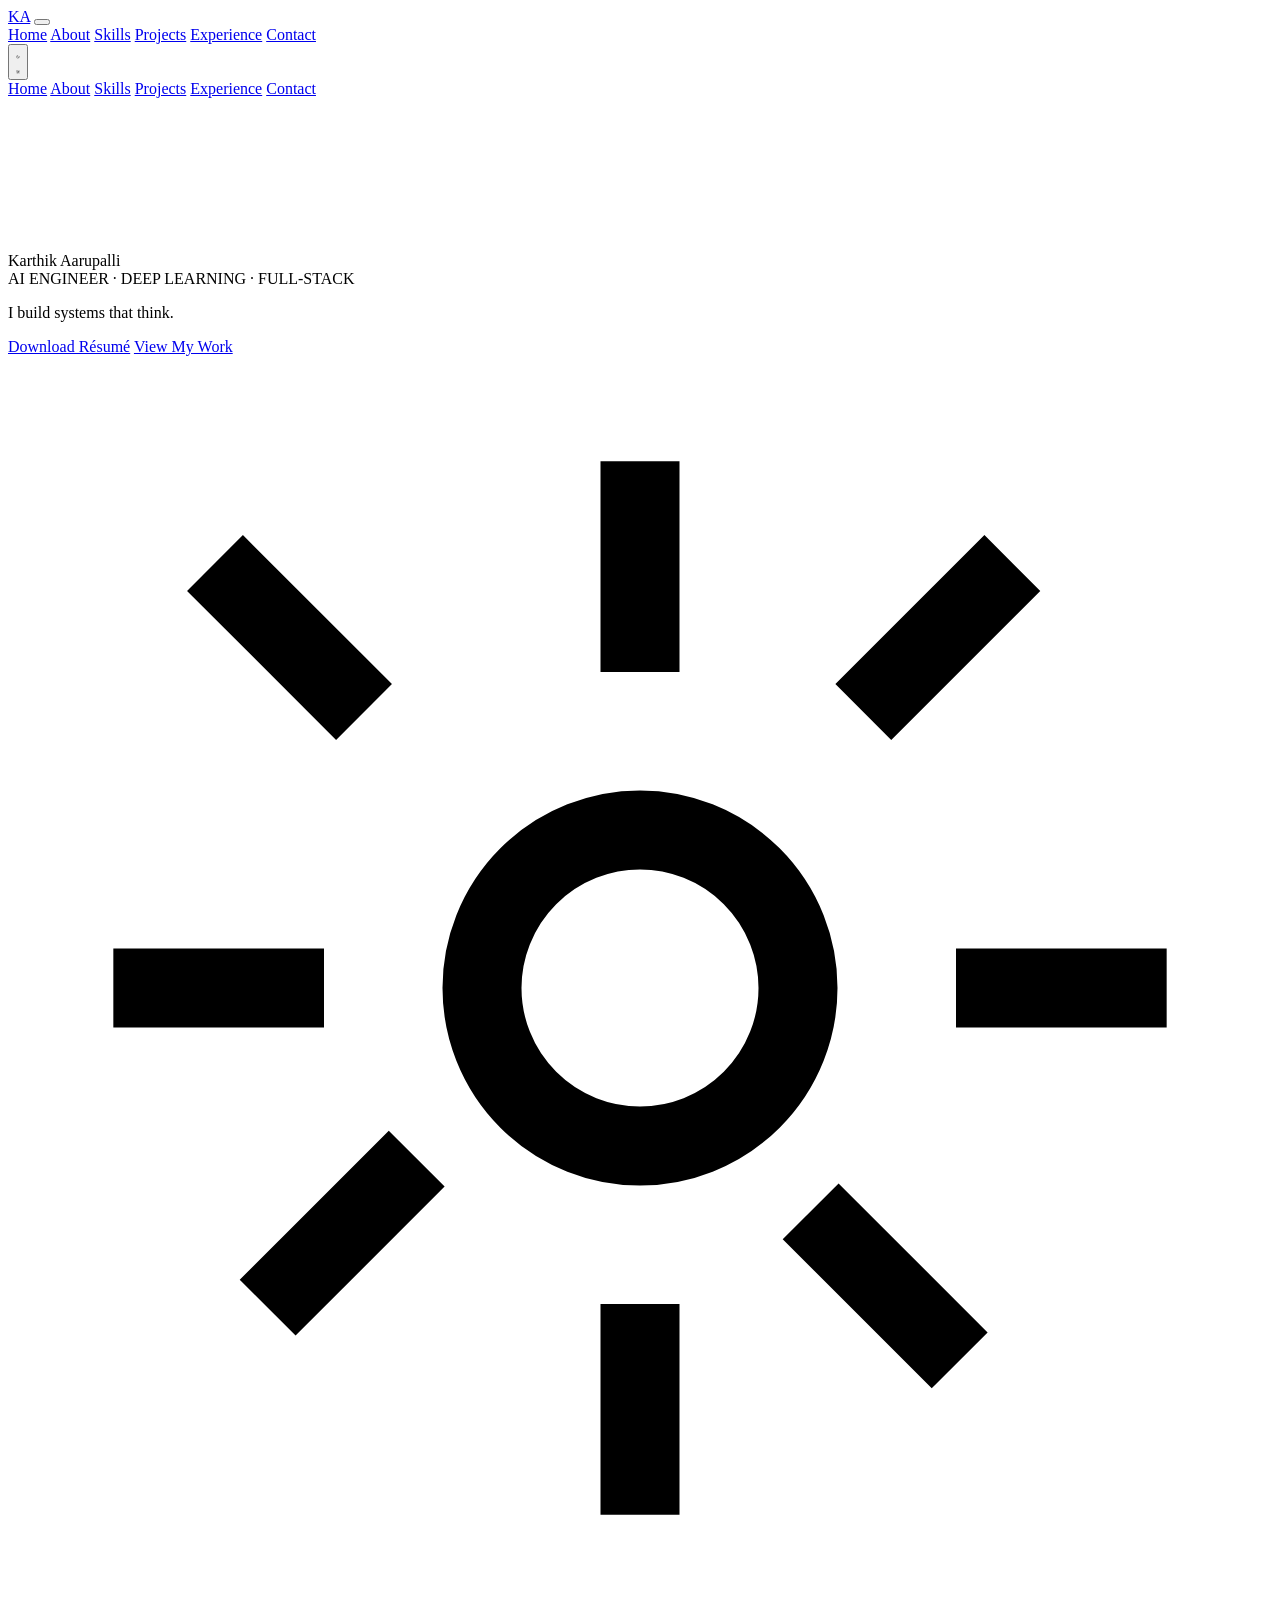
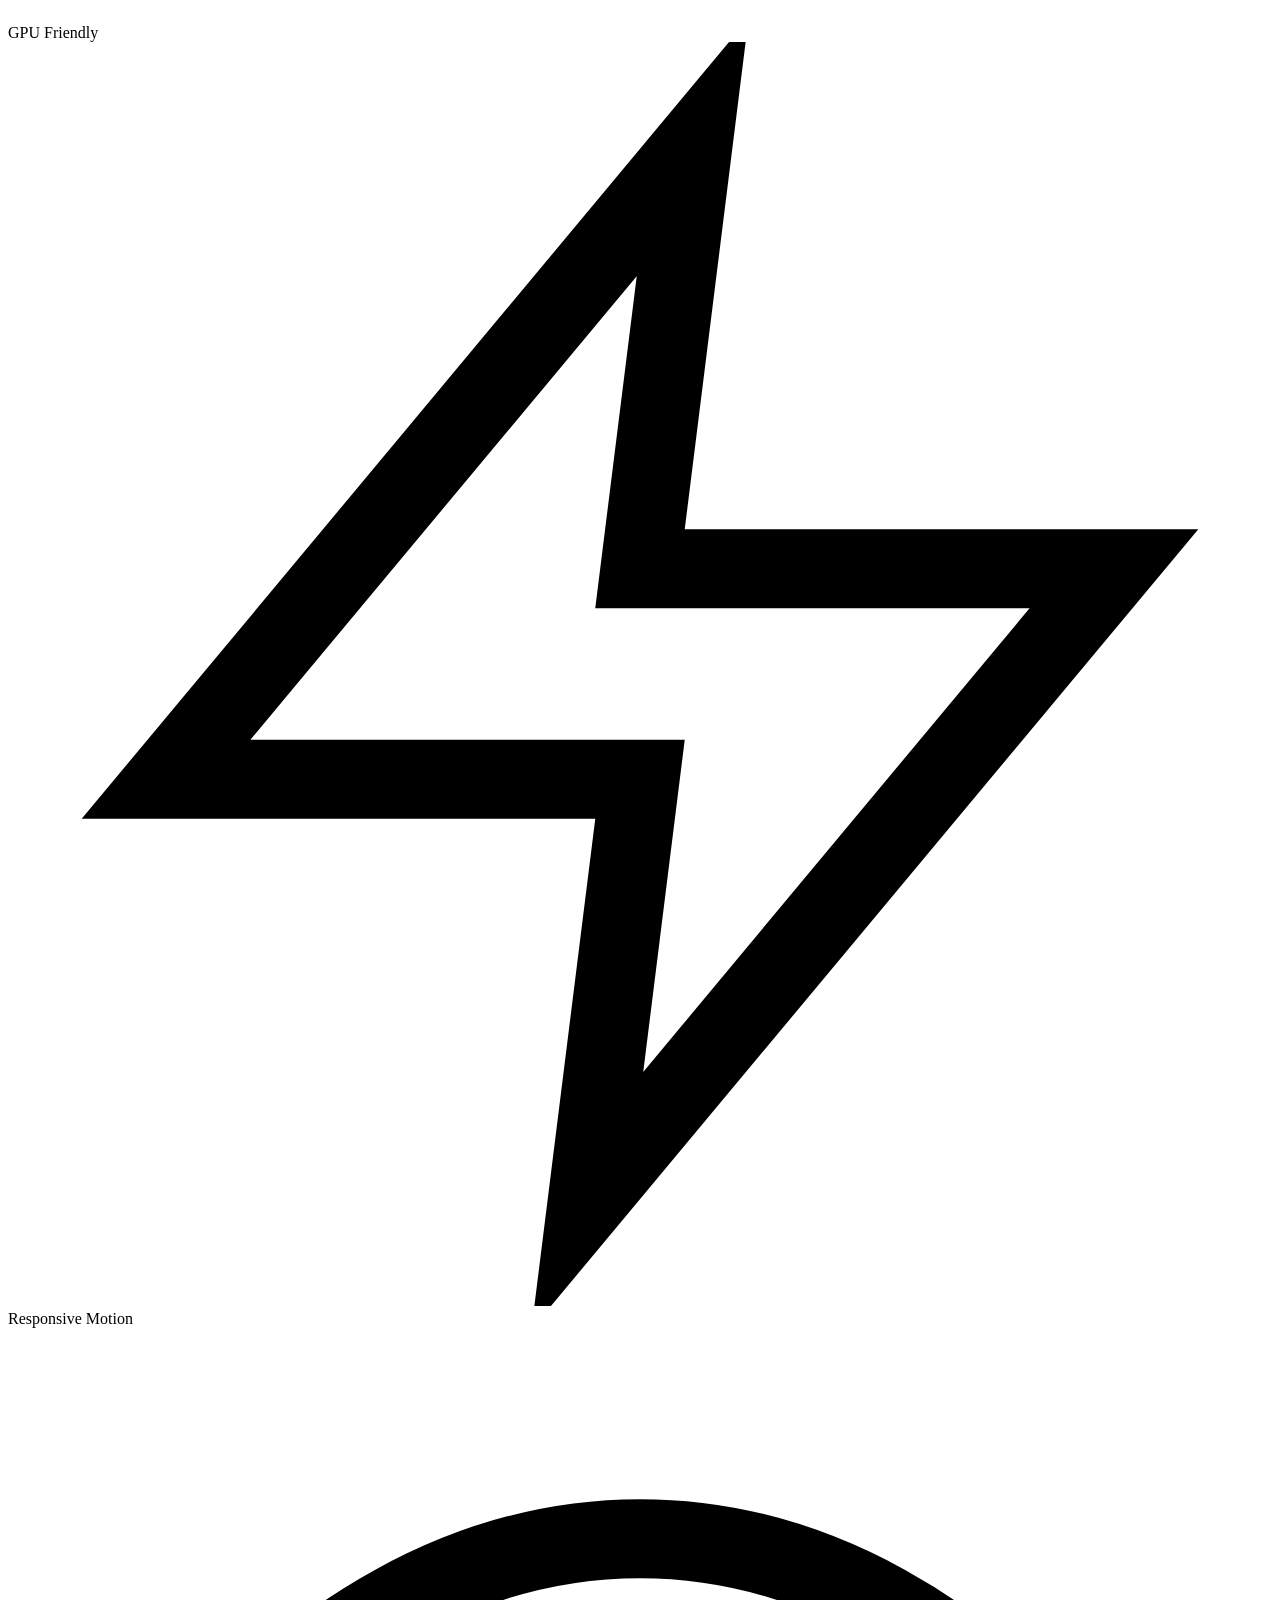
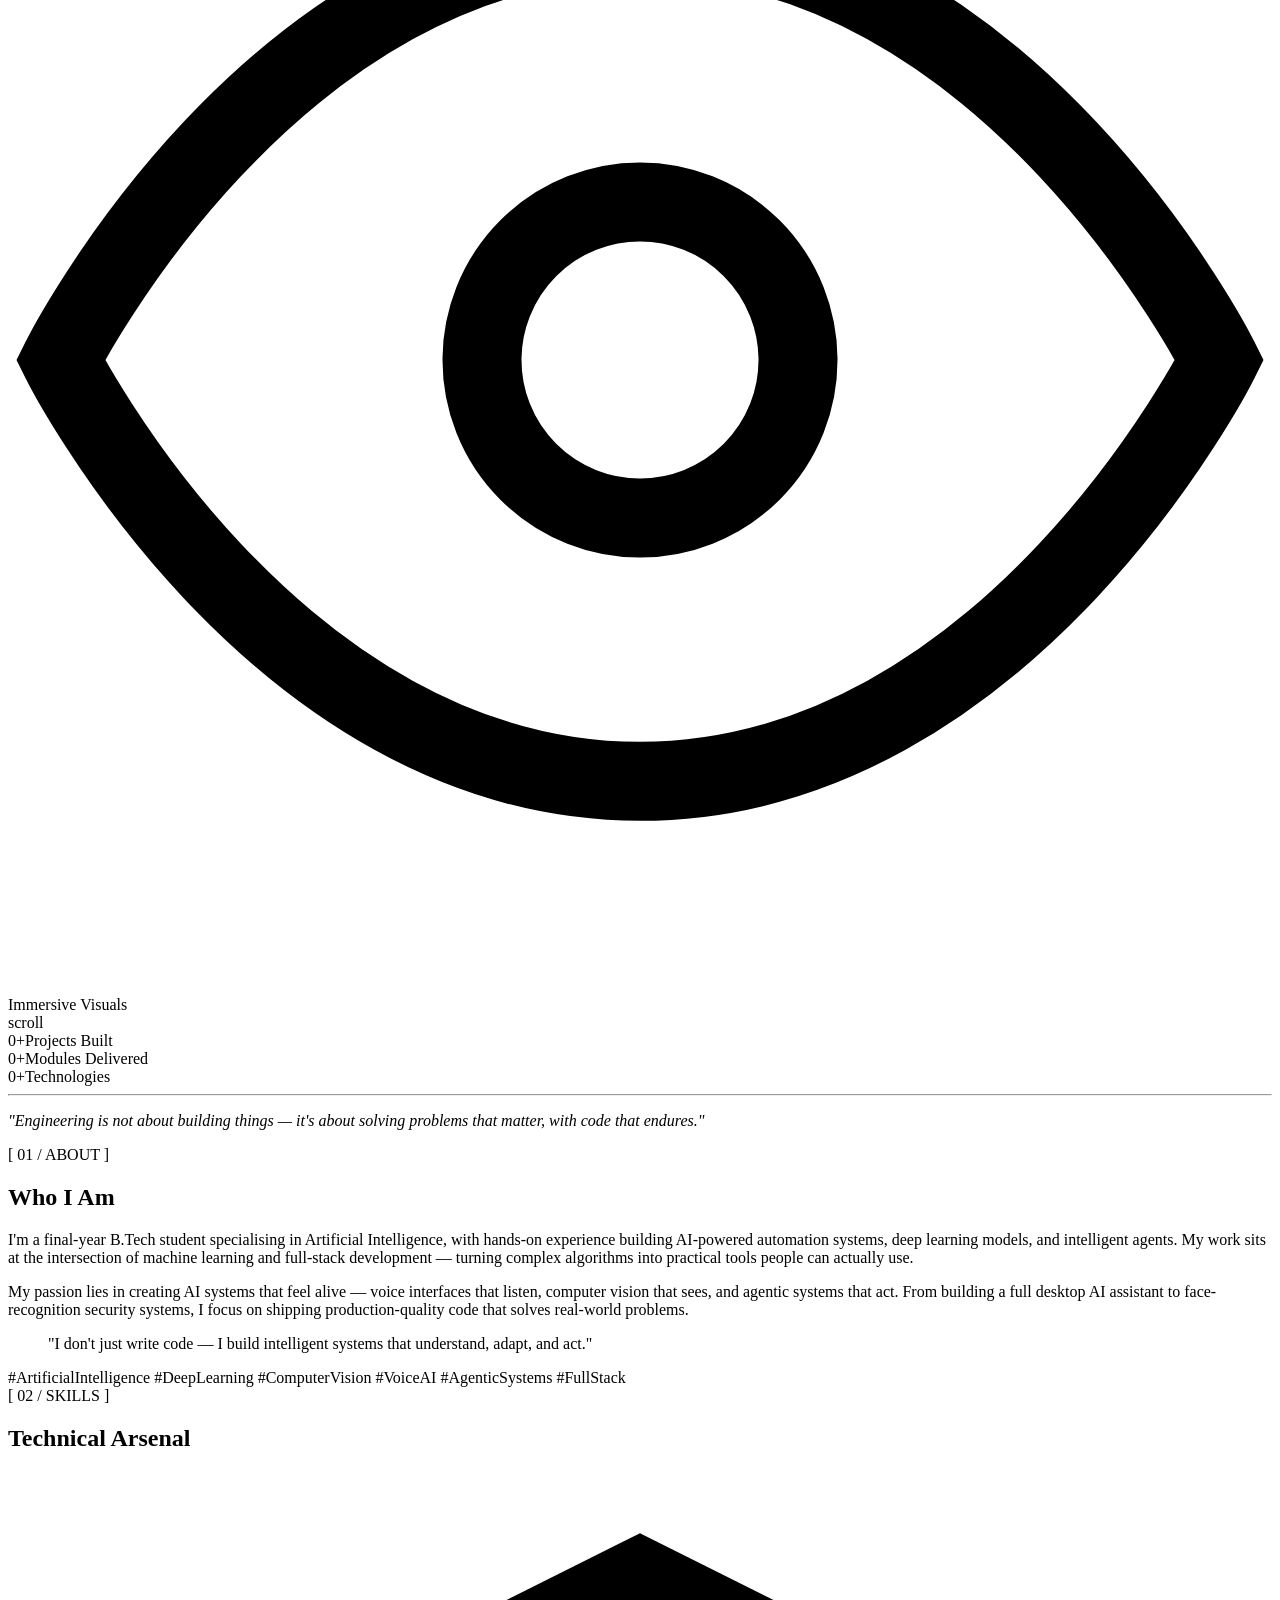
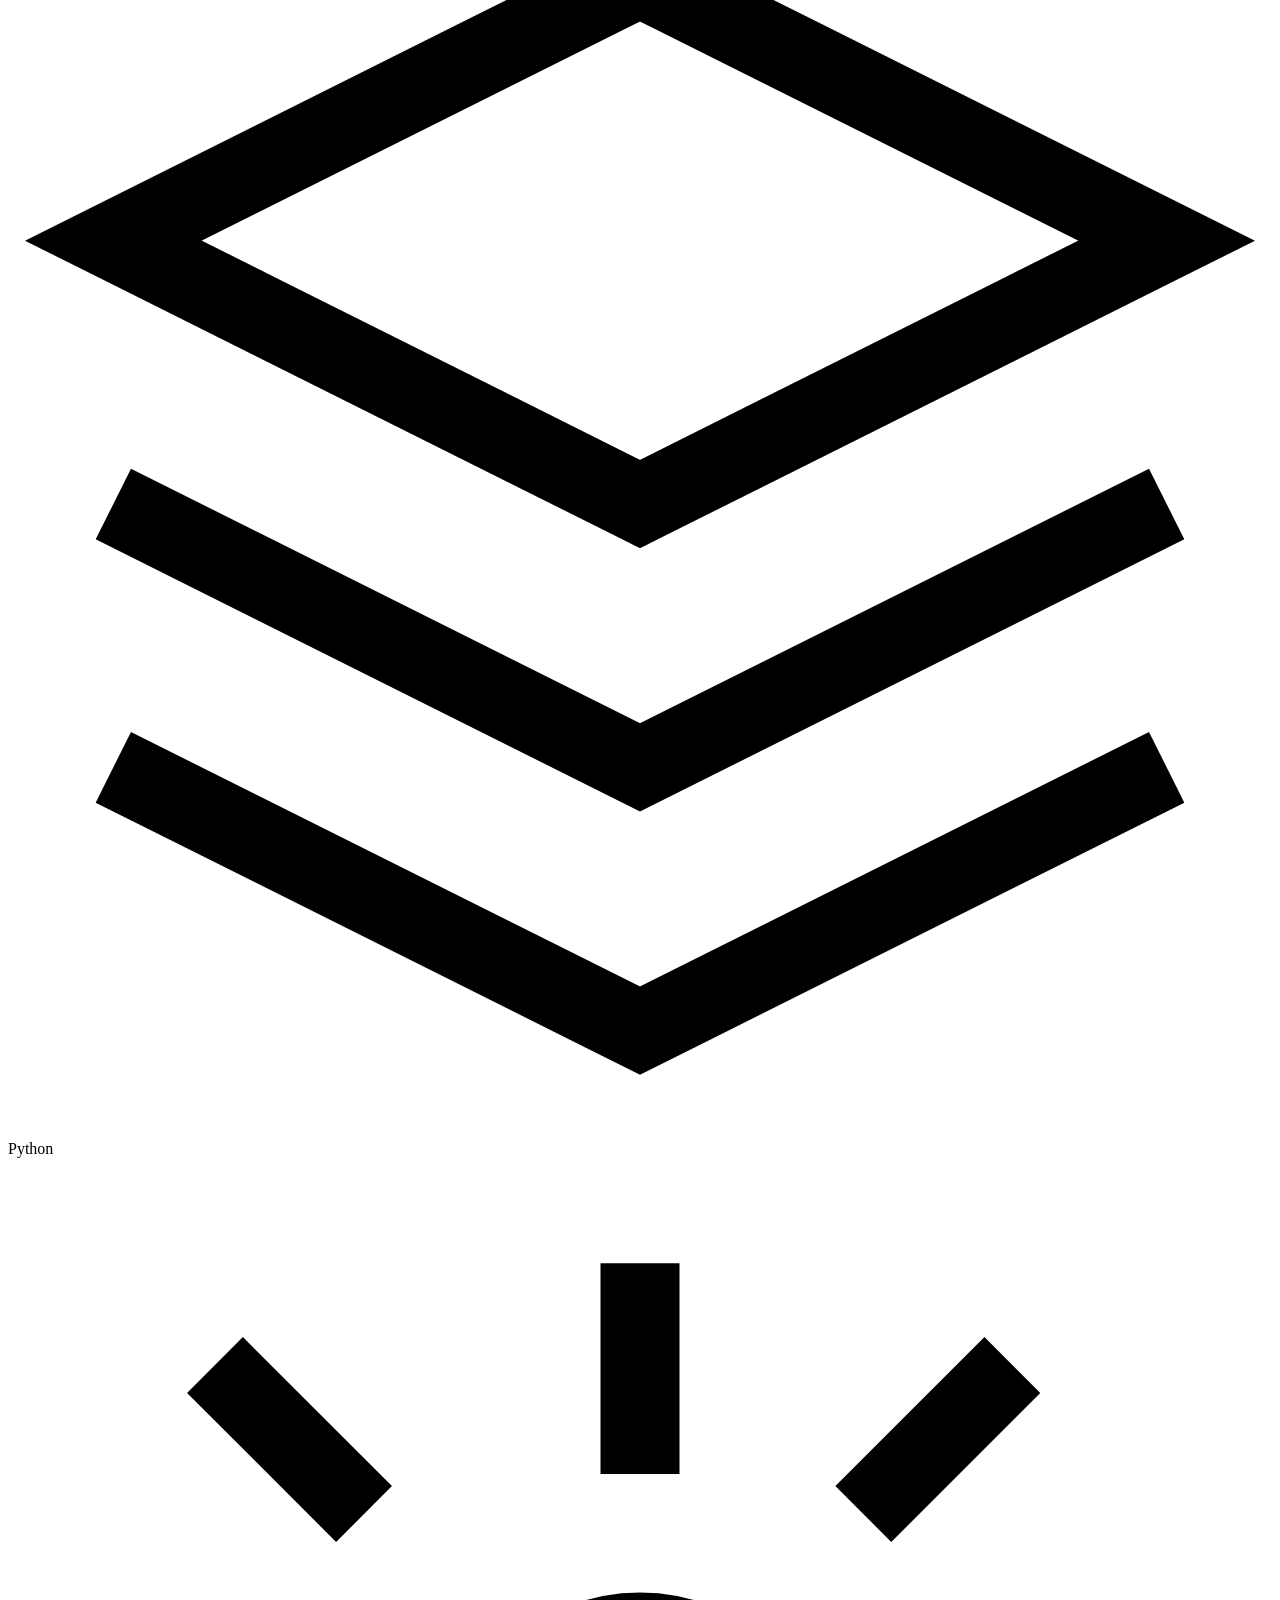
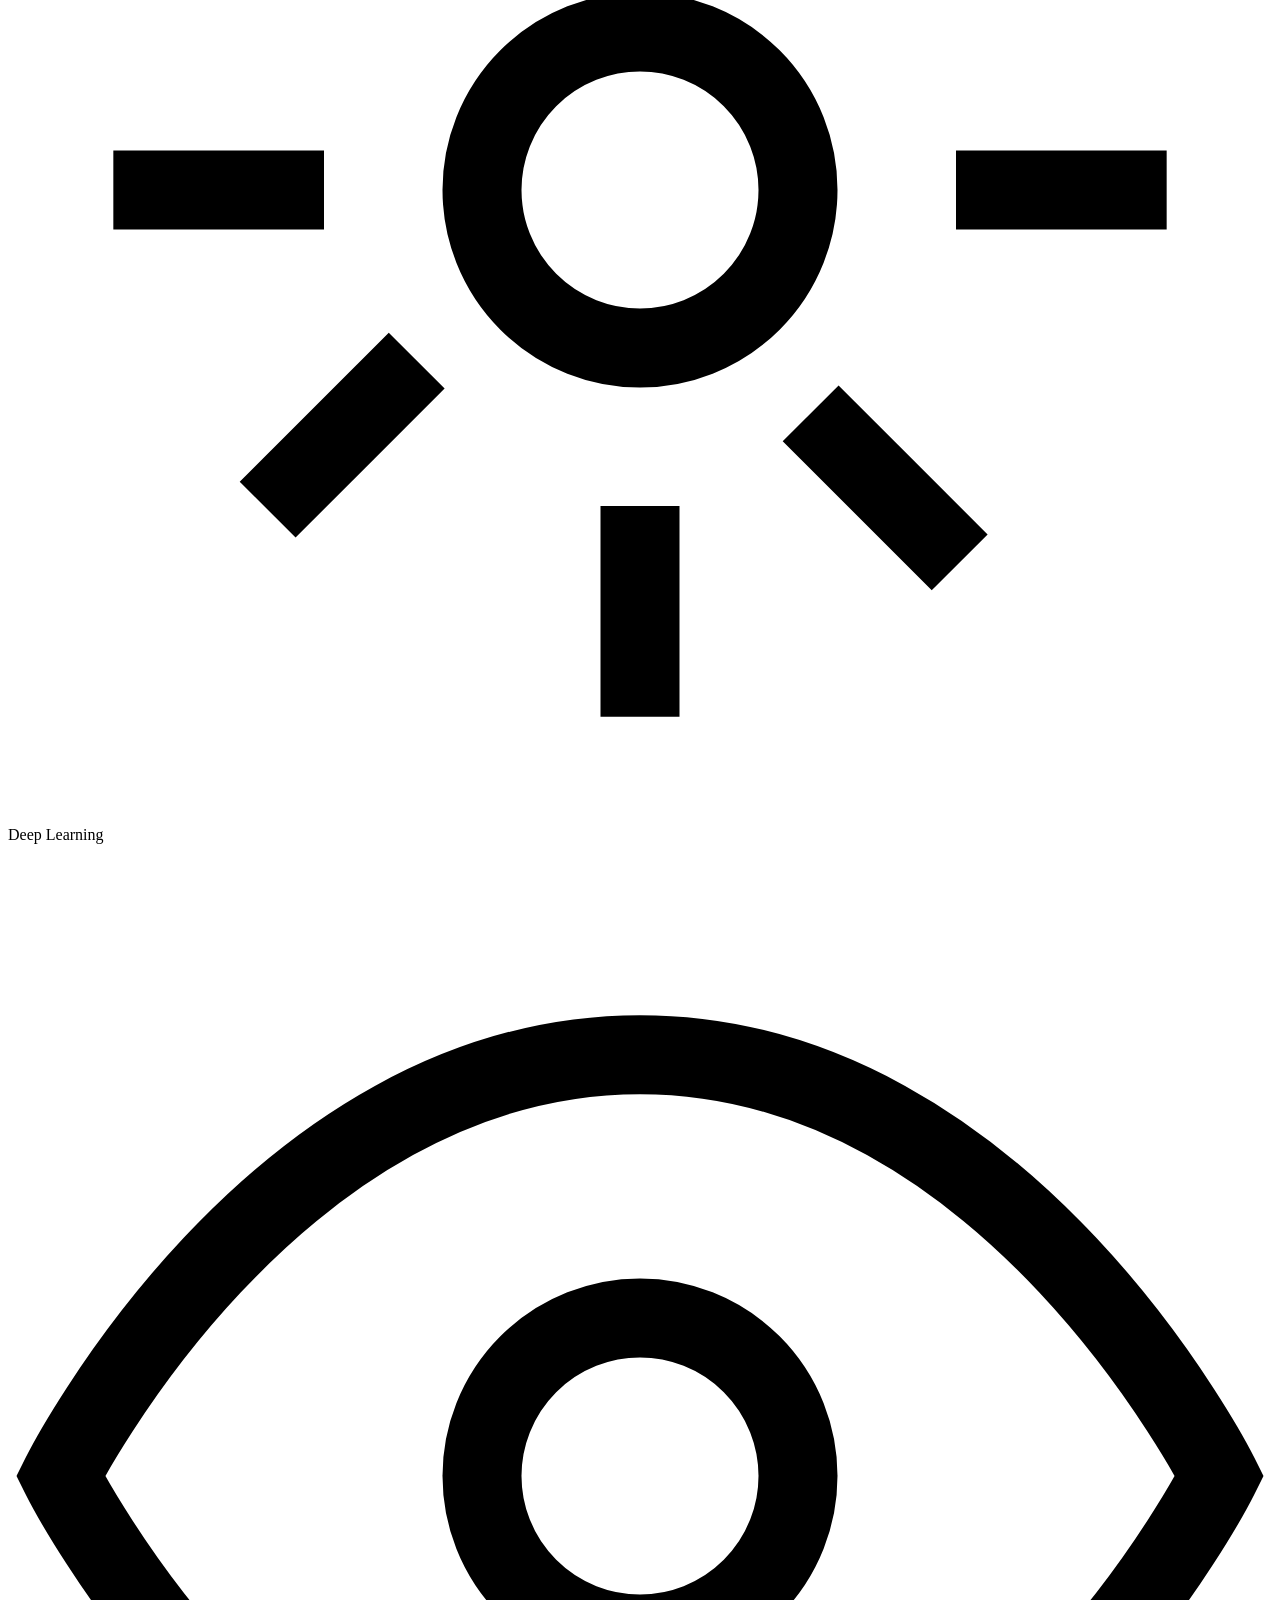
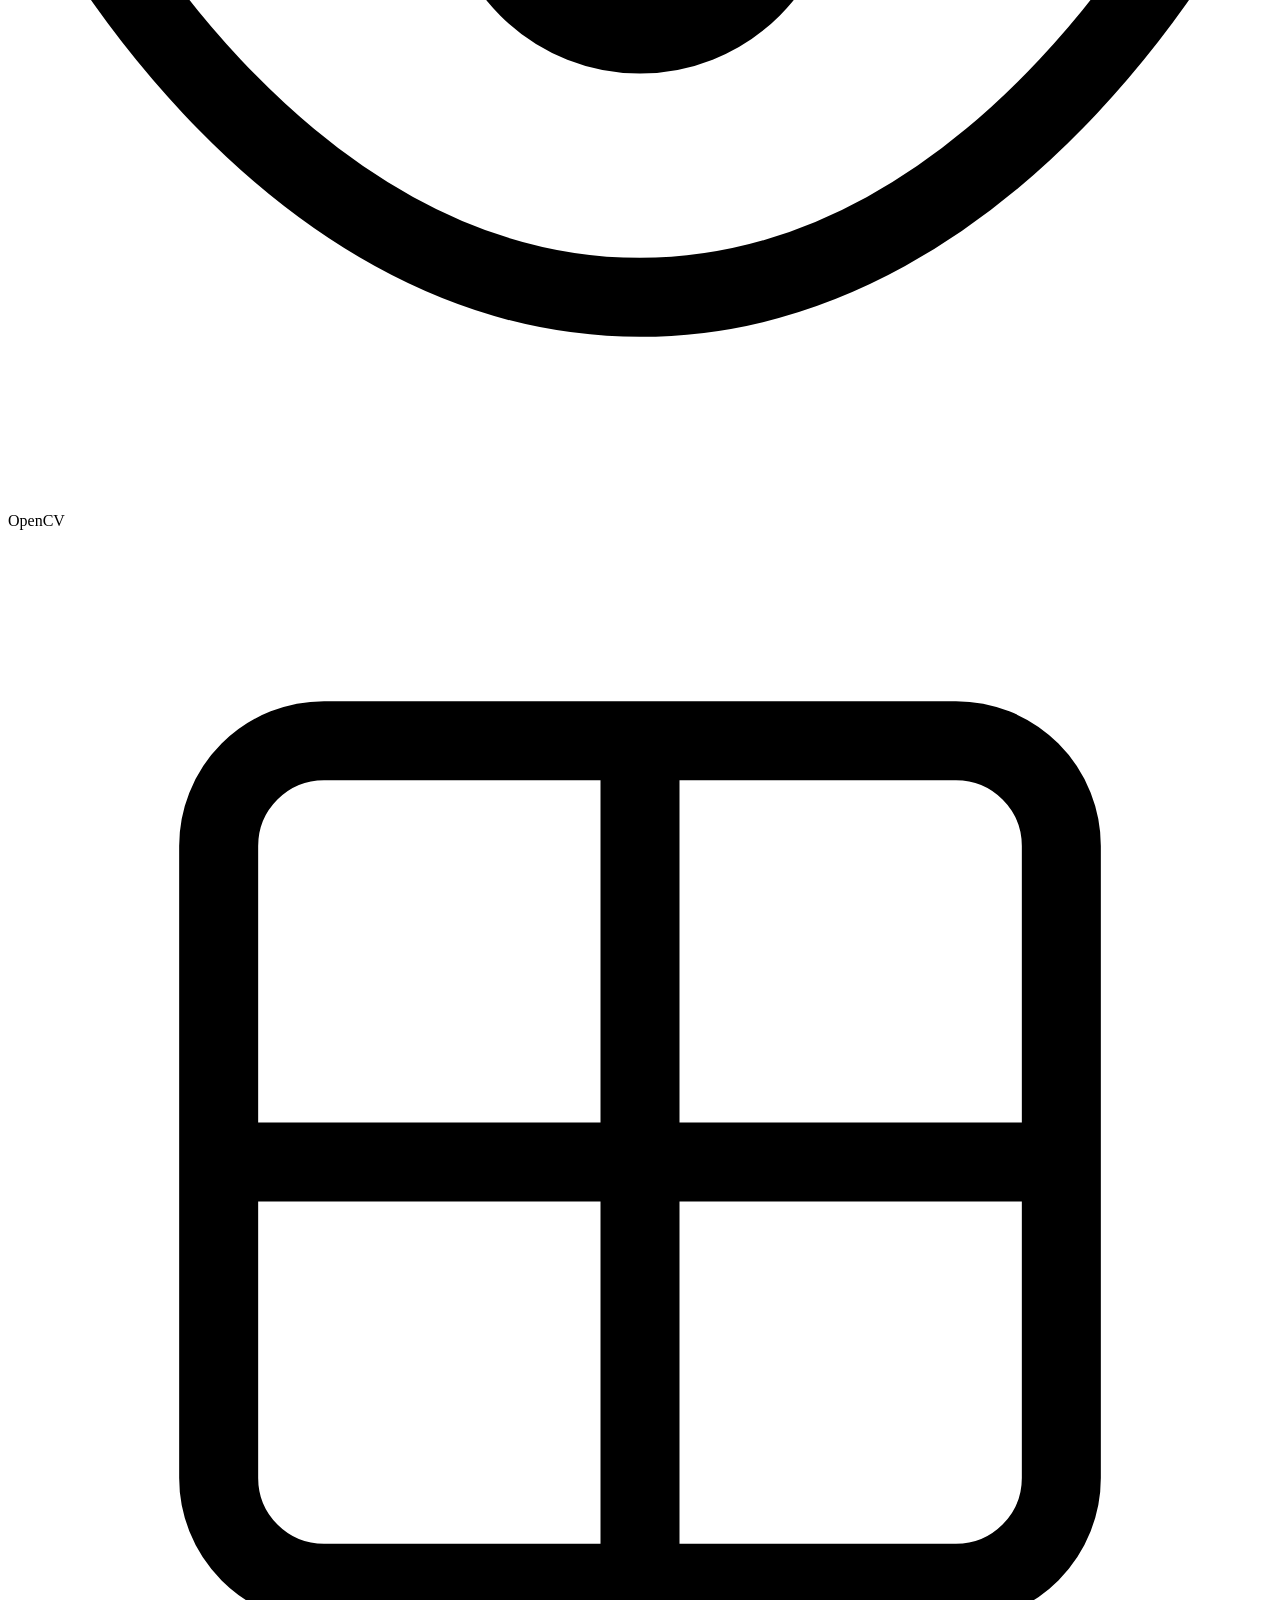
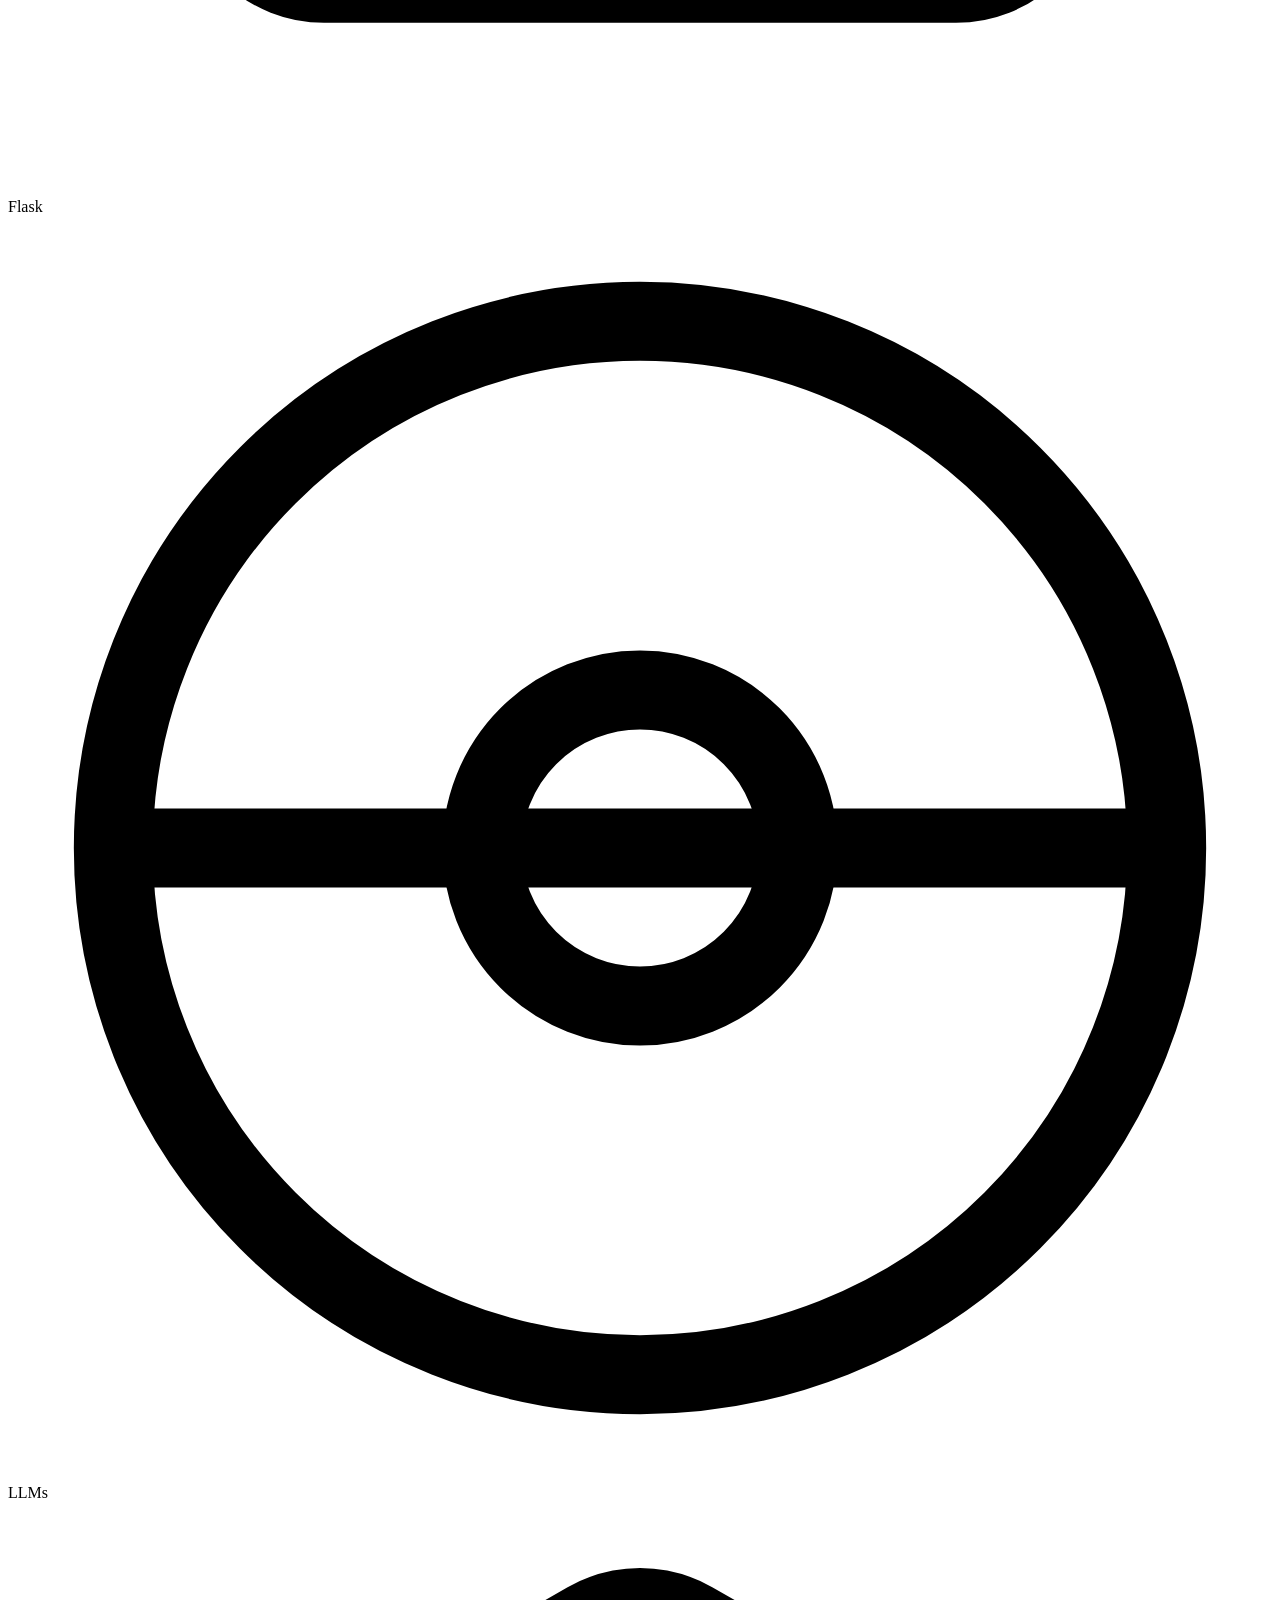
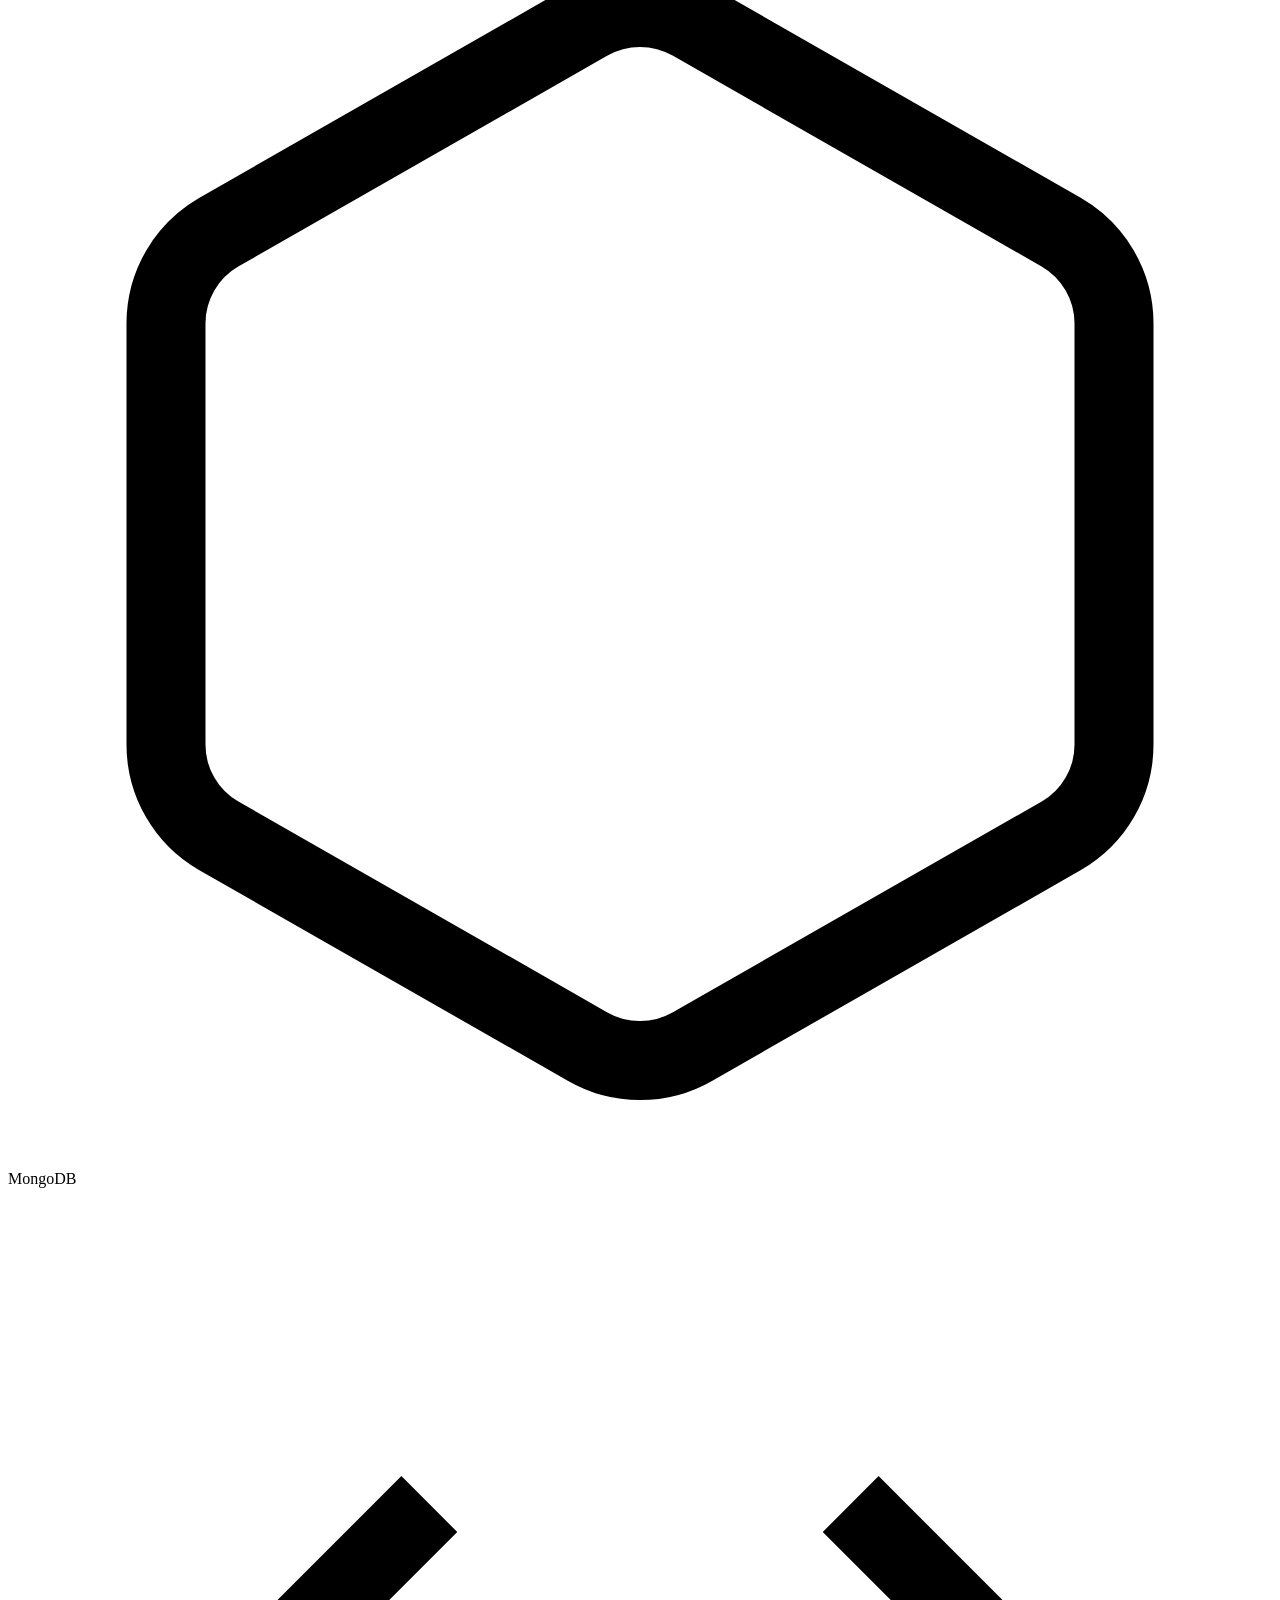
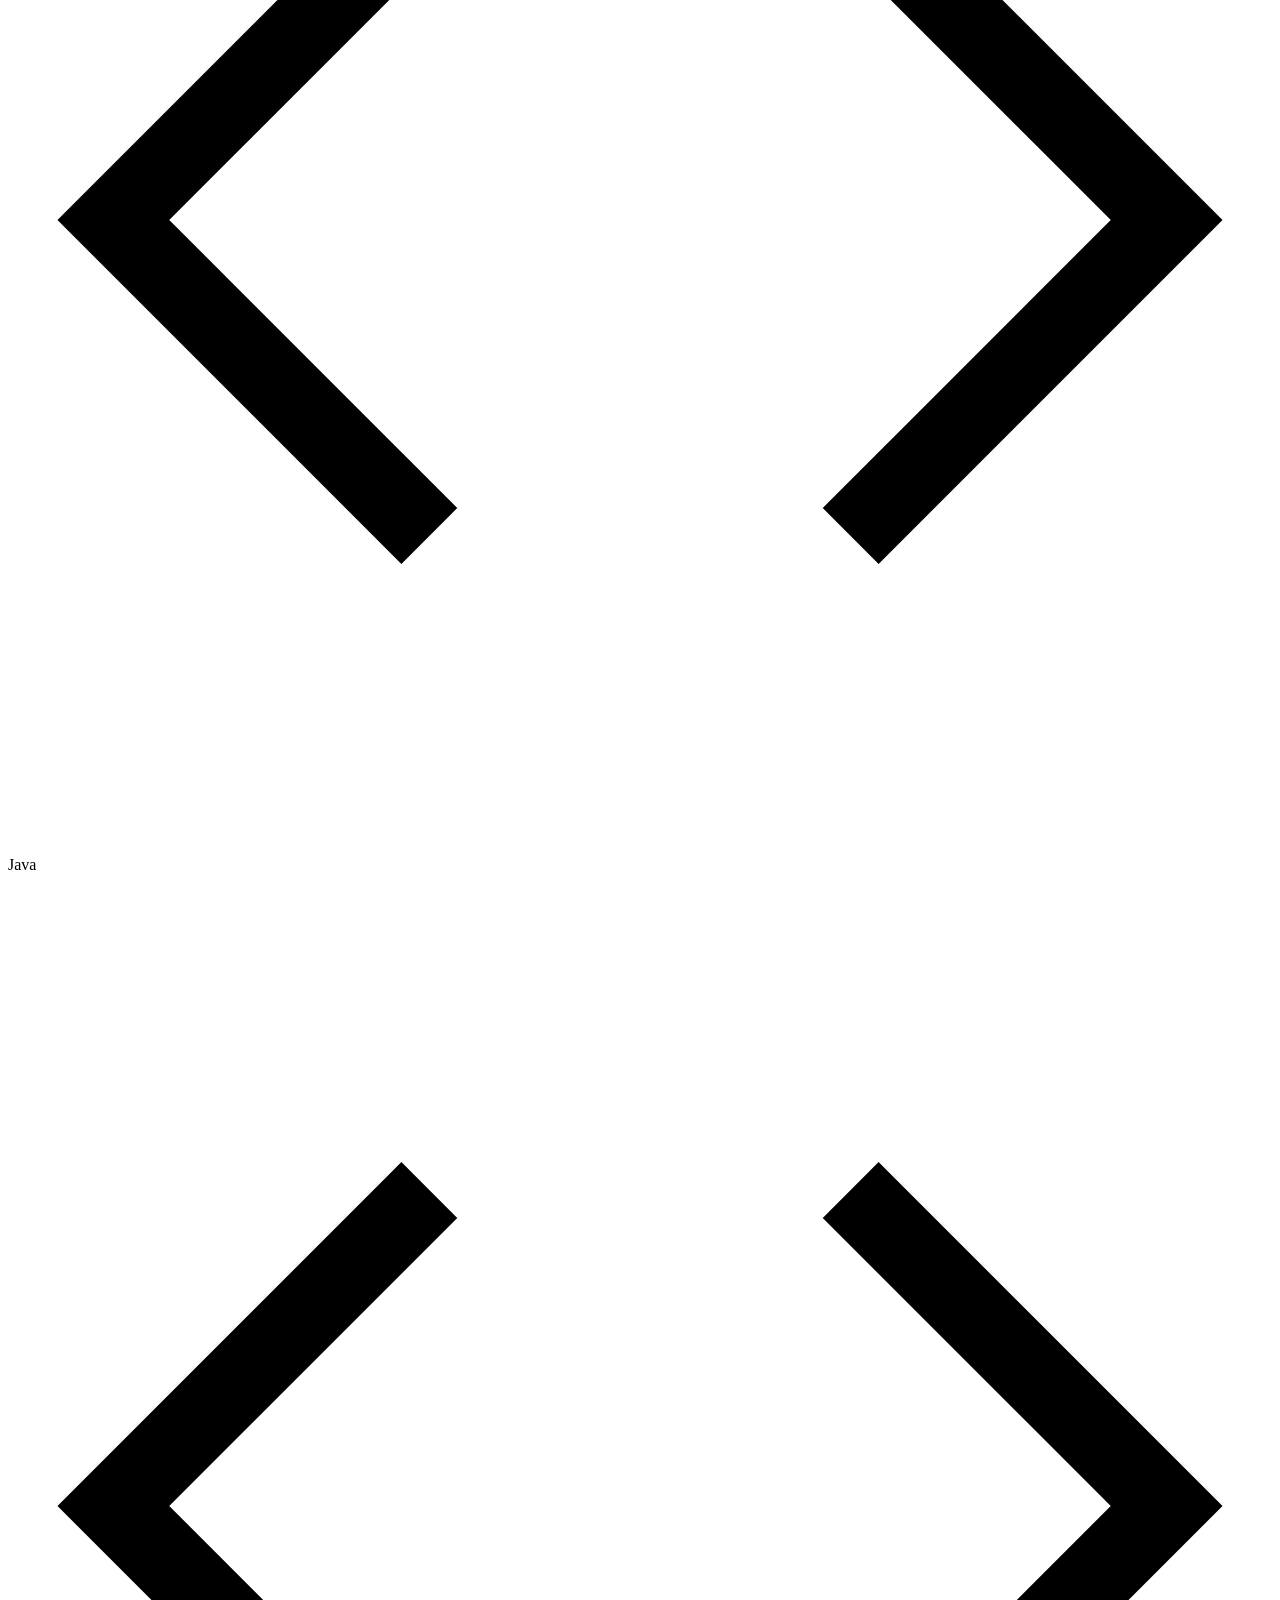
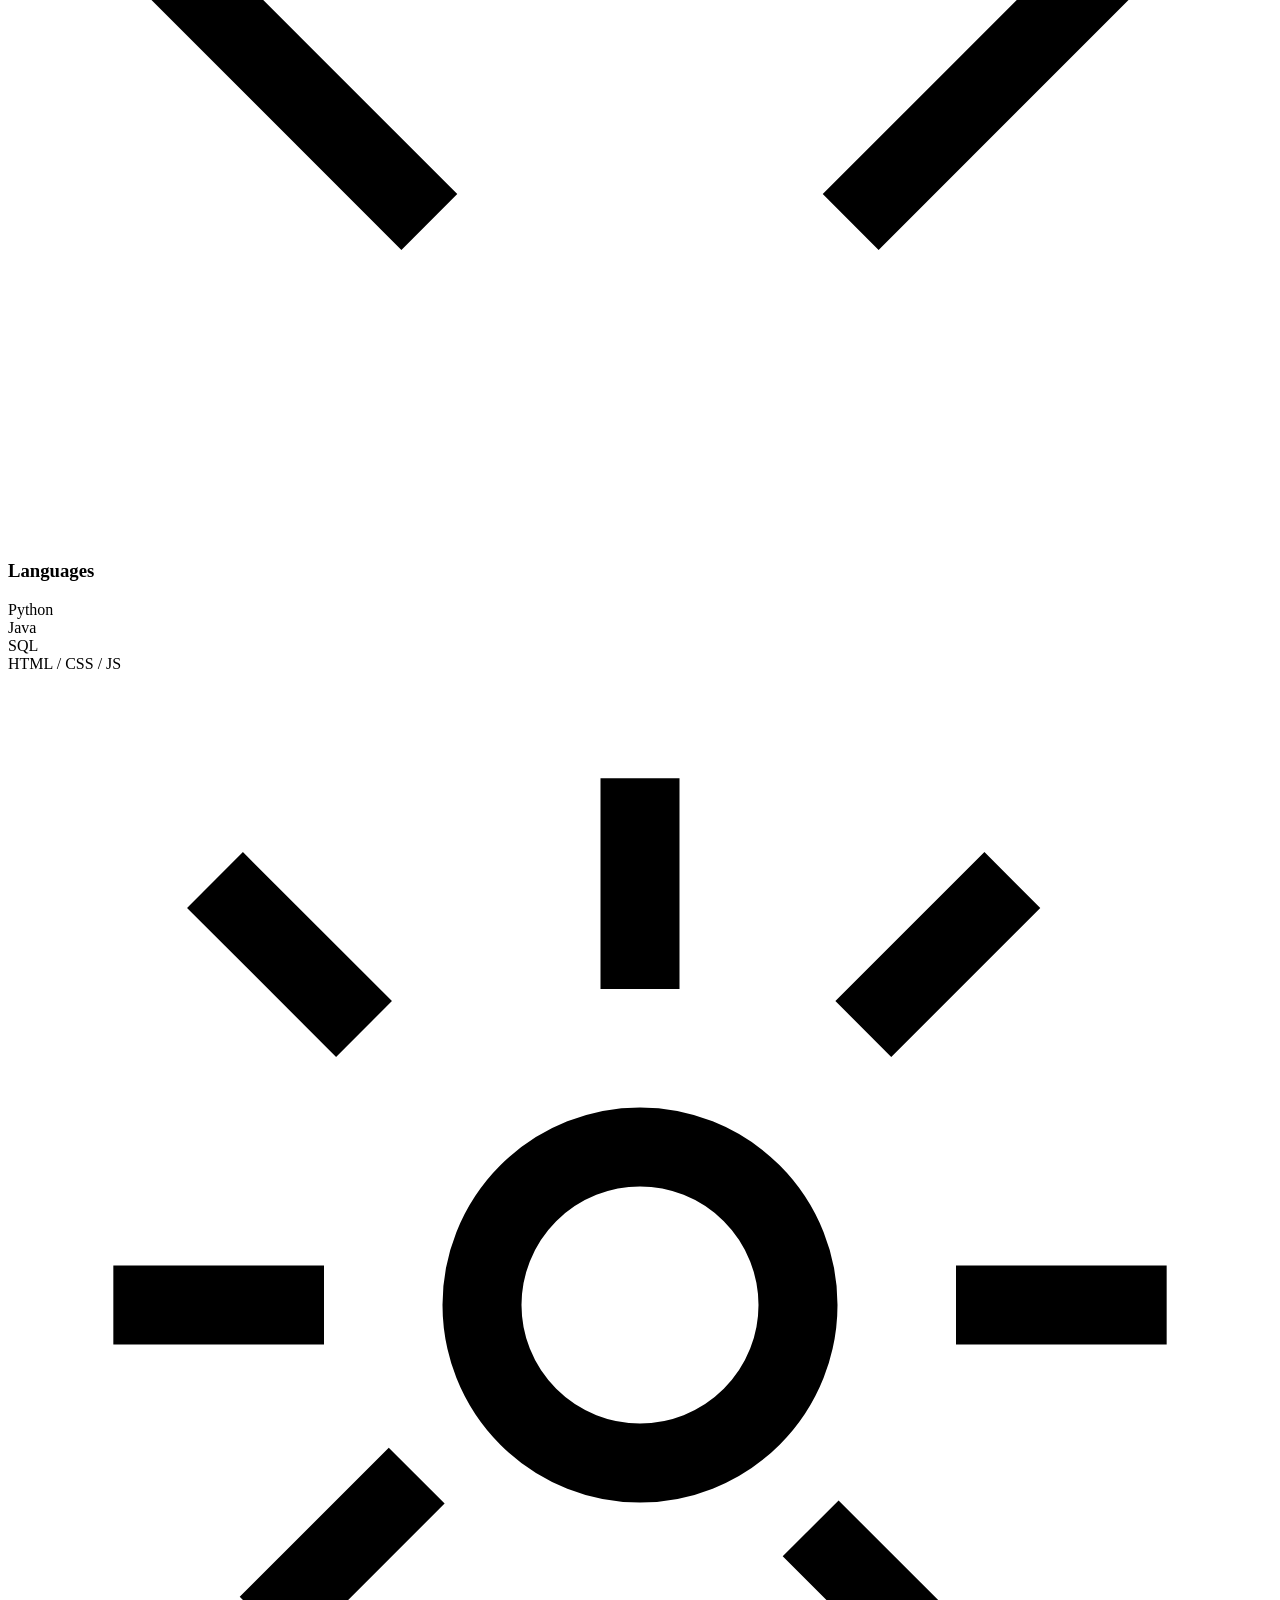
==== commit 6c637c9d: "migrate_issues" ====
--- a/index.html
+++ b/index.html
@@ -21,7 +21,7 @@
   <link href="https://fonts.googleapis.com/css2?family=Crimson+Text:ital,wght@0,400;0,600;0,700;1,400&family=Lora:wght@400;500;600;700&family=Courier+Prime:wght@400;700&display=swap" rel="stylesheet">
 
   <!-- Stylesheet -->
-  <link rel="stylesheet" href="css/style.css">
+  <link rel="stylesheet" href="/static/css/style.css">
 
   <!-- Schema.org -->
   <script type="application/ld+json">
@@ -539,7 +539,7 @@
   </footer>
 
   <!-- JavaScript -->
-  <script src="js/waves.js"></script>
-  <script src="js/app.js"></script>
+  <script src="/static/js/waves.js"></script>
+  <script src="/static/js/app.js"></script>
 </body>
 </html>
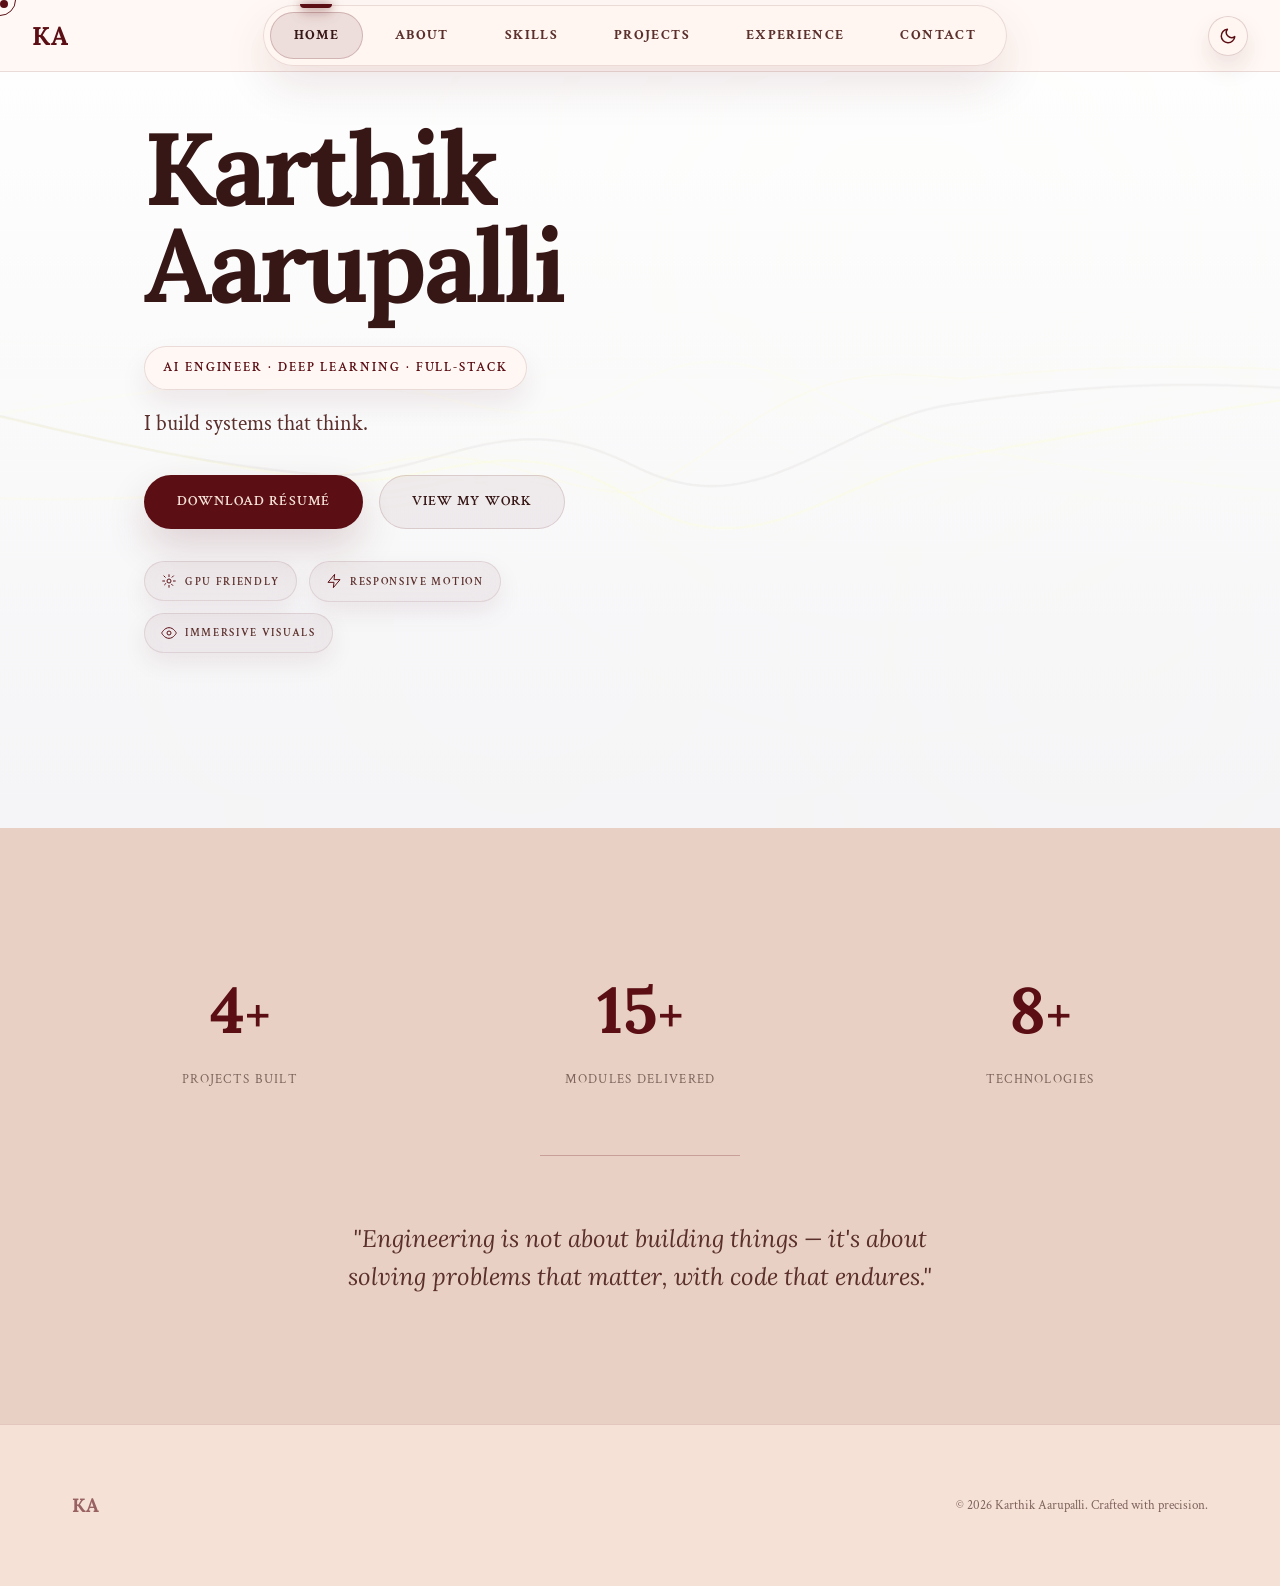
==== commit 71e6d057: "Add cache-busting version to CSS/JS links index.html is served as a raw file and linked /static/css/" ====
--- a/index.html
+++ b/index.html
@@ -21,7 +21,7 @@
   <link href="https://fonts.googleapis.com/css2?family=Crimson+Text:ital,wght@0,400;0,600;0,700;1,400&family=Lora:wght@400;500;600;700&family=Courier+Prime:wght@400;700&display=swap" rel="stylesheet">
 
   <!-- Stylesheet -->
-  <link rel="stylesheet" href="/static/css/style.css">
+  <link rel="stylesheet" href="/static/css/style.css?v=20260612">
 
   <!-- Schema.org -->
   <script type="application/ld+json">
@@ -539,7 +539,7 @@
   </footer>
 
   <!-- JavaScript -->
-  <script src="/static/js/waves.js"></script>
-  <script src="/static/js/app.js"></script>
+  <script src="/static/js/waves.js?v=20260612"></script>
+  <script src="/static/js/app.js?v=20260612"></script>
 </body>
 </html>
--- a/static/css/style.css
+++ b/static/css/style.css
@@ -0,0 +1,1421 @@
+/* ============================================================
+   PORTFOLIO — Apple × Gold  v3
+   CSS Design System — "Clear White, Rich Gold"
+   ============================================================ */
+
+/* ── Design Tokens ─────────────────────────────────────────── */
+:root {
+  /* Deep Burgundy day palette */
+  --bg-primary:    #F6E1D7;
+  --bg-secondary:  #E8D1C4;
+  --bg-surface:    #F9EFE8;
+  --bg-elevated:   #5B0E14;
+
+  /* Text colors */
+  --text-primary:  #371616;
+  --text-secondary:#5B2F2C;
+  --text-muted:    #7F645D;
+
+  /* Accent colors */
+  --accent:        #5B0E14;
+  --accent-hover:  #7A1F28;
+  --accent-dim:    #7D2F33;
+  --accent-glow:   rgba(91, 14, 20, 0.16);
+  --accent-light:  rgba(91, 14, 20, 0.08);
+
+  /* Borders & glass */
+  --border:        rgba(91, 14, 20, 0.12);
+  --border-hover:  rgba(91, 14, 20, 0.22);
+  --glass:         rgba(255, 247, 241, 0.78);
+  --surface-soft:  rgba(255, 247, 241, 0.95);
+  --surface-strong:rgba(244, 238, 230, 0.95);
+
+  /* Shadows */
+  --shadow-sm:     0 1px 3px rgba(91,14,20,0.06), 0 1px 2px rgba(91,14,20,0.04);
+  --shadow-md:     0 4px 14px rgba(91,14,20,0.08), 0 2px 6px rgba(91,14,20,0.04);
+  --shadow-lg:     0 12px 40px rgba(91,14,20,0.10), 0 4px 12px rgba(91,14,20,0.05);
+  --shadow-xl:     0 24px 60px rgba(91,14,20,0.12), 0 8px 20px rgba(91,14,20,0.06);
+
+  /* Typography scale */
+  --text-hero:    clamp(3.5rem, 8vw, 7rem);
+  --text-display: clamp(2rem, 4vw, 3.5rem);
+  --text-title:   clamp(1.25rem, 2vw, 1.75rem);
+  --text-body:    clamp(0.9rem, 1.2vw, 1.05rem);
+  --text-caption: 0.8rem;
+
+  /* Spacing */
+  --space-xs: 0.5rem;
+  --space-sm: 1rem;
+  --space-md: 2rem;
+  --space-lg: 4rem;
+  --space-xl: 8rem;
+
+  /* Easing */
+  --ease-out: cubic-bezier(0.16, 1, 0.3, 1);
+  --ease-in:  cubic-bezier(0.7, 0, 0.84, 0);
+}
+
+
+/* ── Reset & Base ──────────────────────────────────────────── */
+*, *::before, *::after { box-sizing: border-box; margin: 0; padding: 0; }
+html { scroll-behavior: smooth; -webkit-text-size-adjust: 100%; }
+
+body {
+  font-family: 'Crimson Text', Georgia, serif;
+  background: radial-gradient(circle at top left, rgba(91, 14, 20, 0.10), transparent 26%),
+              radial-gradient(circle at bottom right, rgba(198, 155, 109, 0.08), transparent 24%),
+              var(--bg-primary);
+  color: var(--text-primary);
+  font-weight: 400;
+  line-height: 1.7;
+  overflow-x: hidden;
+  min-height: 100vh;
+  background-attachment: fixed;
+  -webkit-font-smoothing: antialiased;
+  -moz-osx-font-smoothing: grayscale;
+}
+
+body[data-font-style="modern"] {
+  font-family: Inter, "Segoe UI", Arial, sans-serif;
+}
+
+body[data-font-style="system"] {
+  font-family: system-ui, -apple-system, BlinkMacSystemFont, "Segoe UI", sans-serif;
+}
+
+/* Night Light — Deep Olive + Soft Sage */
+body[data-theme="dark"] {
+  --bg-primary:    #1A2517;
+  --bg-secondary:  #212E1D;
+  --bg-surface:    #1E2A1B;
+  --bg-elevated:   #283723;
+  --text-primary:  #ACC8A2;
+  --text-secondary:#8FB386;
+  --text-muted:    #6E9465;
+  --accent:        #ACC8A2;
+  --accent-hover:  #C2D9B9;
+  --accent-dim:    #8FB386;
+  --accent-glow:   rgba(172, 200, 162, 0.12);
+  --accent-light:  rgba(172, 200, 162, 0.06);
+  --border:        rgba(172, 200, 162, 0.12);
+  --border-hover:  rgba(172, 200, 162, 0.22);
+  --glass:         rgba(26, 37, 23, 0.72);
+  --surface-soft:  rgba(26, 37, 23, 0.92);
+  --surface-strong:rgba(33, 46, 29, 0.88);
+  --shadow-sm:     0 1px 3px rgba(0,0,0,0.15), 0 1px 2px rgba(0,0,0,0.10);
+  --shadow-md:     0 4px 14px rgba(0,0,0,0.18), 0 2px 6px rgba(0,0,0,0.10);
+  --shadow-lg:     0 12px 40px rgba(0,0,0,0.22), 0 4px 12px rgba(0,0,0,0.12);
+  --shadow-xl:     0 24px 60px rgba(0,0,0,0.25), 0 8px 20px rgba(0,0,0,0.15);
+}
+
+.cms-hidden {
+  display: none !important;
+}
+
+@media (hover: hover) { body { cursor: auto; } }
+
+::selection { background: var(--accent); color: #fff; }
+
+::-webkit-scrollbar { width: 6px; }
+::-webkit-scrollbar-track { background: var(--bg-secondary); }
+::-webkit-scrollbar-thumb { background: #C4C4C6; border-radius: 3px; }
+::-webkit-scrollbar-thumb:hover { background: var(--accent); }
+
+img { max-width: 100%; display: block; }
+a   { color: inherit; text-decoration: none; }
+button { background: none; border: none; font: inherit; color: inherit; cursor: pointer; }
+
+a:focus-visible, button:focus-visible, input:focus-visible, textarea:focus-visible {
+  outline: 2px solid var(--accent); outline-offset: 4px;
+}
+
+
+/* ── Custom Cursor ─────────────────────────────────────────── */
+.cursor-dot {
+  width: 8px; height: 8px; background: var(--accent);
+  border-radius: 50%; position: fixed; top: 0; left: 0;
+  pointer-events: none; z-index: 9999; will-change: transform;
+}
+.cursor-ring {
+  width: 32px; height: 32px;
+  border: 1.5px solid var(--accent); border-radius: 50%;
+  position: fixed; top: 0; left: 0;
+  pointer-events: none; z-index: 9998;
+  transition: width 0.3s ease, height 0.3s ease, background 0.3s ease, margin 0.3s ease;
+  will-change: transform;
+}
+.cursor-ring.hover {
+  width: 48px; height: 48px;
+  background: rgba(253, 251, 212, 0.1);
+  margin-left: -8px; margin-top: -8px;
+}
+@media (hover: none) { .cursor-dot, .cursor-ring { display: none !important; } }
+
+
+/* ── Navigation ────────────────────────────────────────────── */
+#navbar {
+  position: fixed; top: 0; left: 0; right: 0;
+  height: 72px; z-index: 1000;
+  background: var(--glass);
+  backdrop-filter: saturate(180%) blur(20px);
+  -webkit-backdrop-filter: saturate(180%) blur(20px);
+  border-bottom: 1px solid var(--border);
+  transition: background 0.4s ease, box-shadow 0.4s ease;
+}
+#navbar.nav-scrolled {
+  background: var(--glass);
+  box-shadow: 0 1px 4px rgba(0,0,0,0.06);
+}
+
+.nav-container {
+  max-width: 1400px; margin: 0 auto; padding: 0 var(--space-md);
+  height: 100%; display: flex; align-items: center; justify-content: space-between;
+}
+
+.nav-logo {
+  font-family: 'Lora', Georgia, serif;
+  font-size: 1.6rem; font-weight: 700;
+  letter-spacing: 0.05em; color: var(--accent);
+  transition: opacity 0.3s;
+}
+.nav-logo:hover { opacity: 0.7; }
+
+.nav-menu {
+  display: flex;
+  gap: 0.5rem;
+  align-items: center;
+  background: var(--glass);
+  border: 1px solid var(--border);
+  border-radius: 980px;
+  padding: 0.35rem;
+  box-shadow: 0 20px 45px rgba(91, 14, 20, 0.10);
+}
+
+.nav-link {
+  font-family: 'Crimson Text', Georgia, serif;
+  font-size: 0.85rem; font-weight: 700;
+  letter-spacing: 0.1em; text-transform: uppercase;
+  color: var(--text-secondary);
+  position: relative;
+  transition: all 0.28s ease;
+  padding: 0.75rem 1.5rem;
+  border-radius: 980px;
+  z-index: 1;
+}
+
+.nav-link:hover {
+  color: var(--text-primary);
+  background: var(--accent-light);
+}
+
+.nav-link.active {
+  color: var(--text-primary);
+  background: rgba(91, 14, 20, 0.10);
+  box-shadow: inset 0 0 0 1px rgba(91, 14, 20, 0.20);
+}
+
+/* Tubelight indicator */
+.nav-link.active::before {
+  content: '';
+  position: absolute;
+  top: -8px;
+  left: 50%;
+  transform: translateX(-50%);
+  width: 32px;
+  height: 4px;
+  background: var(--accent);
+  border-radius: 0 0 980px 980px;
+  box-shadow:
+    0 4px 12px rgba(91, 14, 20, 0.35),
+    0 0 20px rgba(91, 14, 20, 0.22),
+    0 0 8px rgba(91, 14, 20, 0.45);
+  animation: tubeLightGlow 2s ease-in-out infinite;
+}
+
+@keyframes tubeLightGlow {
+  0%, 100% {
+    box-shadow:
+      0 4px 12px rgba(253, 251, 212, 0.3),
+      0 0 20px rgba(253, 251, 212, 0.2),
+      0 0 8px rgba(253, 251, 212, 0.4);
+    opacity: 1;
+  }
+  50% {
+    box-shadow:
+      0 4px 16px rgba(253, 251, 212, 0.5),
+      0 0 30px rgba(253, 251, 212, 0.3),
+      0 0 12px rgba(253, 251, 212, 0.6);
+    opacity: 0.9;
+  }
+}
+
+/* Hamburger */
+.nav-toggle {
+  display: none; flex-direction: column; gap: 5px;
+  padding: 4px; cursor: pointer; z-index: 1001;
+}
+.nav-toggle span {
+  display: block; width: 24px; height: 2px;
+  background: var(--text-primary); transition: all 0.3s ease; border-radius: 1px;
+}
+.nav-toggle.open span:nth-child(1) { transform: rotate(45deg) translate(5px, 5px); }
+.nav-toggle.open span:nth-child(2) { opacity: 0; }
+.nav-toggle.open span:nth-child(3) { transform: rotate(-45deg) translate(5px, -5px); }
+
+/* Mobile Menu */
+.mobile-menu {
+  position: fixed; inset: 0; background: rgba(0, 0, 0, 0.88);
+  z-index: 999; display: flex; align-items: center; justify-content: center;
+  opacity: 0; pointer-events: none; transition: opacity 0.4s ease, backdrop-filter 0.4s ease;
+  backdrop-filter: blur(16px);
+}
+.mobile-menu.open { opacity: 1; pointer-events: all; }
+.mobile-menu-links { display: flex; flex-direction: column; gap: 2rem; text-align: center; }
+
+.mobile-nav-link {
+  font-family: 'Lora', Georgia, serif;
+  font-size: 2.2rem; font-weight: 600;
+  color: var(--text-secondary);
+  transition: color 0.3s, transform 0.4s var(--ease-out);
+  opacity: 0; transform: translateY(20px);
+  position: relative;
+  padding: 1rem 2rem;
+  border-radius: 16px;
+}
+.mobile-nav-link.active {
+  color: #4A1E1C;
+  background: rgba(91, 14, 20, 0.16);
+  border-radius: 16px;
+}
+.mobile-nav-link.active::before {
+  content: '';
+  position: absolute;
+  left: 0;
+  top: 50%;
+  transform: translateY(-50%);
+  width: 4px;
+  height: 60%;
+  background: var(--accent);
+  border-radius: 0 4px 4px 0;
+  box-shadow: 0 0 12px rgba(91, 14, 20, 0.36);
+}
+
+.mobile-menu.open .mobile-nav-link { opacity: 1; transform: translateY(0); }
+.mobile-menu.open .mobile-nav-link:nth-child(1) { transition-delay: 0.08s; }
+.mobile-menu.open .mobile-nav-link:nth-child(2) { transition-delay: 0.13s; }
+.mobile-menu.open .mobile-nav-link:nth-child(3) { transition-delay: 0.18s; }
+.mobile-menu.open .mobile-nav-link:nth-child(4) { transition-delay: 0.23s; }
+.mobile-menu.open .mobile-nav-link:nth-child(5) { transition-delay: 0.28s; }
+.mobile-menu.open .mobile-nav-link:nth-child(6) { transition-delay: 0.33s; }
+.mobile-nav-link:hover { color: var(--accent); }
+
+
+/* ── Theme Toggle ─────────────────────────────────────────── */
+.theme-toggle {
+  width: 40px; height: 40px;
+  border-radius: 50%;
+  display: flex; align-items: center; justify-content: center;
+  background: var(--glass);
+  border: 1px solid rgba(91, 14, 20, 0.16);
+  cursor: pointer;
+  transition: all 0.4s cubic-bezier(0.16, 1, 0.3, 1);
+  position: relative;
+  flex-shrink: 0;
+  margin-left: 0.5rem;
+  box-shadow: 0 12px 24px rgba(91, 14, 20, 0.10);
+}
+
+.theme-toggle:hover {
+  background: rgba(91, 14, 20, 0.08);
+  border-color: rgba(91, 14, 20, 0.24);
+  transform: scale(1.08);
+}
+
+.theme-toggle svg {
+  width: 18px; height: 18px;
+  color: var(--accent);
+  transition: transform 0.5s cubic-bezier(0.16, 1, 0.3, 1), opacity 0.3s ease;
+}
+
+.theme-toggle .icon-sun { display: none; }
+.theme-toggle .icon-moon { display: block; }
+
+body[data-theme="dark"] .theme-toggle .icon-sun { display: block; }
+body[data-theme="dark"] .theme-toggle .icon-moon { display: none; }
+
+.theme-toggle.spin svg {
+  transform: rotate(360deg);
+}
+
+@media (max-width: 1023px) {
+  .theme-toggle {
+    position: fixed;
+    bottom: 24px;
+    right: 24px;
+    z-index: 1001;
+    width: 48px; height: 48px;
+    box-shadow: var(--shadow-md);
+    background: var(--bg-primary);
+  }
+}
+
+
+/* ── Page System ───────────────────────────────────────────── */
+.page {
+  display: none; min-height: 100vh;
+  opacity: 0; transform: translateY(20px);
+}
+.page.active {
+  display: block; opacity: 1; transform: translateY(0);
+  transition: opacity 0.3s var(--ease-out), transform 0.3s var(--ease-out);
+}
+.page.exiting {
+  opacity: 0; transform: translateY(-20px);
+  transition: opacity 0.2s var(--ease-in), transform 0.2s var(--ease-in);
+}
+
+section { padding: var(--space-xl) 0; }
+.container { max-width: 1200px; margin: 0 auto; padding: 0 var(--space-md); }
+
+
+/* ── Scroll Reveal ─────────────────────────────────────────── */
+.reveal {
+  opacity: 0; transform: translateY(24px);
+  transition: opacity 0.6s ease, transform 0.6s ease;
+}
+.reveal.visible { opacity: 1; transform: translateY(0); }
+
+
+/* ── Shared Section Chrome ─────────────────────────────────── */
+.section-label {
+  font-family: 'Courier Prime', monospace;
+  font-size: var(--text-caption); color: var(--accent);
+  letter-spacing: 0.1em; display: block;
+  margin-bottom: var(--space-sm);
+}
+.section-heading {
+  font-family: 'Lora', Georgia, serif;
+  font-size: var(--text-display); font-weight: 700;
+  margin-bottom: var(--space-md); line-height: 1.1;
+  letter-spacing: -0.02em;
+  color: var(--text-primary);
+}
+
+
+/* ── Buttons ───────────────────────────────────────────────── */
+.btn {
+  font-family: 'Crimson Text', Georgia, serif;
+  font-size: 0.85rem; font-weight: 600;
+  letter-spacing: 0.08em; text-transform: uppercase;
+  padding: 0.9rem 2rem; border-radius: 980px;
+  text-decoration: none; transition: all 0.3s ease;
+  cursor: pointer; display: inline-block; text-align: center;
+}
+.btn-primary {
+  background: var(--accent);
+  color: var(--bg-primary);
+  border: 1px solid rgba(91, 14, 20, 0.22);
+  box-shadow: 0 18px 40px rgba(91, 14, 20, 0.16);
+}
+.btn-primary:hover {
+  transform: translateY(-2px);
+  box-shadow: 0 22px 48px rgba(91, 14, 20, 0.22);
+  background: var(--accent-hover);
+}
+.btn-secondary {
+  background: rgba(91, 14, 20, 0.06);
+  color: var(--text-primary);
+  border: 1px solid rgba(91, 14, 20, 0.14);
+}
+.btn-secondary:hover {
+  background: rgba(91, 14, 20, 0.12);
+  border-color: rgba(91, 14, 20, 0.22);
+  color: var(--text-primary);
+}
+
+
+/* 3D effects removed for performance */
+
+
+/* 3D cube removed */
+
+
+/* ============================================================
+   PAGE 1 — HERO / HOME
+   ============================================================ */
+.hero {
+  min-height: calc(100vh - 72px);
+  display: flex; align-items: center;
+  padding-top: 72px; position: relative; overflow: hidden;
+  background:
+    radial-gradient(circle at 18% 18%, rgba(91, 14, 20, 0.18), transparent 18%),
+    radial-gradient(circle at 82% 14%, rgba(91, 14, 20, 0.10), transparent 18%),
+    linear-gradient(180deg, var(--surface-soft) 0%, var(--surface-strong) 36%, var(--bg-surface) 100%);
+}
+
+.hero::before {
+  content: '';
+  position: absolute;
+  inset: 0;
+  background: radial-gradient(circle at 55% 40%, var(--accent-glow), transparent 28%);
+  pointer-events: none;
+  opacity: 0.9;
+}
+
+/* Wave Canvas */
+.wave-canvas {
+  position: absolute;
+  top: 0;
+  left: 0;
+  width: 100%;
+  height: 100%;
+  z-index: 0;
+  pointer-events: none;
+}
+
+/* Ambient Light Blobs */
+.ambient-lights {
+  position: absolute;
+  inset: 0;
+  z-index: 1;
+  pointer-events: none;
+  overflow: hidden;
+}
+
+.light-blob {
+  position: absolute;
+  border-radius: 50%;
+  filter: blur(140px);
+  opacity: 0;
+  animation: floatIn 1.5s ease-out forwards;
+}
+
+.light-blob-1 {
+  top: 0;
+  left: 50%;
+  transform: translateX(-50%);
+  width: 520px;
+  height: 520px;
+  background: rgba(253, 251, 212, 0.035);
+  animation-delay: 0.2s;
+}
+
+.light-blob-2 {
+  bottom: 0;
+  right: 0;
+  width: 360px;
+  height: 360px;
+  background: rgba(253, 251, 212, 0.025);
+  filter: blur(120px);
+  animation-delay: 0.4s;
+}
+
+.light-blob-3 {
+  top: 50%;
+  left: 25%;
+  width: 400px;
+  height: 400px;
+  background: rgba(253, 251, 212, 0.02);
+  filter: blur(150px);
+  animation-delay: 0.6s;
+}
+
+@keyframes floatIn {
+  from {
+    opacity: 0;
+    transform: scale(0.8);
+  }
+  to {
+    opacity: 1;
+    transform: scale(1);
+  }
+}
+
+.hero-grid { display: grid; grid-template-columns: 1fr; gap: var(--space-lg); position: relative; z-index: 2; }
+.hero-content { text-align: left; position: relative; z-index: 3; max-width: 760px; }
+
+body[data-hero-layout="centered"] .hero-grid {
+  place-items: center;
+  text-align: center;
+}
+
+body[data-hero-layout="centered"] .hero-content {
+  text-align: center;
+}
+
+body[data-hero-layout="centered"] .hero-ctas {
+  justify-content: center;
+}
+
+body[data-hero-layout="split"] .hero-grid {
+  grid-template-columns: minmax(0, 0.9fr) minmax(220px, 0.6fr);
+  align-items: center;
+}
+
+body[data-hero-layout="split"] .hero-grid::after {
+  content: "";
+  width: min(32vw, 360px);
+  aspect-ratio: 1;
+  justify-self: end;
+  border: 1px solid rgba(91, 14, 20, 0.14);
+  border-radius: 50%;
+  background:
+    radial-gradient(circle at 20% 20%, var(--accent-glow), transparent 28%),
+    radial-gradient(circle at 55% 50%, rgba(91, 14, 20, 0.24), transparent 55%);
+  box-shadow: 0 24px 60px rgba(91, 14, 20, 0.14);
+  z-index: 3;
+}
+.hero-name-line {
+  display: block;
+  font-family: 'Lora', Georgia, serif;
+  font-size: var(--text-hero); font-weight: 700;
+  line-height: 0.95; letter-spacing: -0.03em;
+  color: var(--text-primary);
+  opacity: 0; transform: translateY(40px);
+}
+
+.role-badge {
+  display: inline-block;
+  font-family: 'Crimson Text', Georgia, serif;
+  font-size: var(--text-caption); font-weight: 600;
+  color: var(--accent); letter-spacing: 0.15em;
+  text-transform: uppercase; margin-top: var(--space-md);
+  background: var(--glass);
+  backdrop-filter: blur(14px);
+  padding: 0.65rem 1.15rem;
+  border-radius: 980px;
+  border: 1px solid var(--border);
+  box-shadow: 0 14px 28px rgba(91, 14, 20, 0.08);
+}
+
+.hero-tagline {
+  font-family: 'Crimson Text', Georgia, serif; font-weight: 400;
+  font-size: 1.35rem; color: var(--text-secondary);
+  margin-top: var(--space-sm);
+}
+
+.hero-ctas { display: flex; gap: var(--space-sm); margin-top: var(--space-md); flex-wrap: wrap; }
+
+/* Hero Stats Pills */
+.hero-stats-pills {
+  display: flex;
+  flex-wrap: wrap;
+  gap: 0.75rem;
+  margin-top: var(--space-md);
+  opacity: 0;
+  transform: translateY(20px);
+}
+
+.stat-pill {
+  display: inline-flex;
+  align-items: center;
+  gap: 0.5rem;
+  font-family: 'Crimson Text', Georgia, serif;
+  font-size: 0.7rem;
+  font-weight: 600;
+  text-transform: uppercase;
+  letter-spacing: 0.15em;
+  color: var(--text-secondary);
+  background: rgba(91, 14, 20, 0.06);
+  backdrop-filter: blur(12px);
+  padding: 0.6rem 1rem;
+  border-radius: 980px;
+  border: 1px solid rgba(91, 14, 20, 0.10);
+  box-shadow: 0 10px 24px rgba(91, 14, 20, 0.08);
+  transition: all 0.3s ease;
+  cursor: default;
+}
+
+.stat-pill:hover {
+  transform: translateY(-2px);
+  border-color: rgba(91, 14, 20, 0.16);
+  box-shadow: 0 18px 32px rgba(91, 14, 20, 0.12);
+  color: var(--accent);
+}
+
+.stat-pill-icon {
+  width: 16px;
+  height: 16px;
+  color: var(--accent);
+  transition: transform 0.3s ease;
+}
+
+.stat-pill:hover .stat-pill-icon {
+  transform: scale(1.1);
+}
+
+.hero-visual {
+  display: flex; align-items: center; justify-content: center;
+  position: relative;
+}
+
+/* Scroll Indicator */
+.scroll-indicator {
+  position: absolute; bottom: 2rem; left: 50%;
+  transform: translateX(-50%);
+  display: flex; flex-direction: column; align-items: center;
+  gap: 0.5rem; opacity: 1; transition: opacity 0.5s ease; z-index: 2;
+}
+.scroll-indicator.hidden { opacity: 0; pointer-events: none; }
+.scroll-line { width: 1px; height: 40px; background: var(--accent-dim); animation: scrollPulse 2s ease-in-out infinite; }
+.scroll-text { font-family: 'Crimson Text', Georgia, serif; font-size: 0.65rem; letter-spacing: 0.2em; text-transform: uppercase; color: var(--text-muted); }
+
+/* Stats */
+.stats-section {
+  padding: var(--space-xl) 0;
+  background: var(--bg-secondary);
+}
+.stats-grid { display: grid; grid-template-columns: repeat(3, 1fr); gap: var(--space-lg); text-align: center; }
+.stat-number { font-family: 'Lora', Georgia, serif; font-size: clamp(2.5rem, 5vw, 4rem); font-weight: 700; color: var(--accent); display: inline; }
+.stat-suffix { font-family: 'Lora', Georgia, serif; font-size: clamp(2rem, 4vw, 3rem); font-weight: 700; color: var(--accent); }
+.stat-label { display: block; font-size: var(--text-caption); color: var(--text-muted); letter-spacing: 0.1em; text-transform: uppercase; margin-top: 0.25rem; }
+.accent-rule { border: none; height: 1px; background: var(--accent-dim); margin: var(--space-lg) auto; max-width: 200px; opacity: 0.3; }
+.philosophy { font-family: 'Lora', Georgia, serif; font-size: 1.5rem; font-weight: 400; color: var(--text-secondary); text-align: center; max-width: 600px; margin: 0 auto; line-height: 1.6; }
+
+
+/* ============================================================
+   PAGE 2 — ABOUT
+   ============================================================ */
+.about-section { padding-top: calc(72px + var(--space-lg)); }
+.about-grid { display: grid; grid-template-columns: 1fr; gap: var(--space-lg); }
+.about-intro { font-size: var(--text-body); color: var(--text-secondary); line-height: 1.8; margin-bottom: var(--space-sm); }
+
+.pull-quote {
+  font-family: 'Lora', Georgia, serif;
+  font-style: italic; font-size: 1.4rem; font-weight: 400;
+  color: var(--text-primary);
+  border-left: 3px solid var(--accent);
+  padding-left: var(--space-md);
+  margin: var(--space-md) 0; line-height: 1.5;
+}
+
+.about-tags { display: flex; flex-wrap: wrap; gap: 0.5rem; }
+.tag {
+  font-family: 'Courier Prime', monospace;
+  font-size: 0.75rem; color: var(--text-muted);
+  background: rgba(91, 14, 20, 0.05);
+  padding: 0.4rem 0.8rem; border-radius: 980px;
+  border: 1px solid rgba(91, 14, 20, 0.10);
+  transition: color 0.3s, background 0.3s, border-color 0.3s;
+}
+.tag:hover { color: var(--accent); background: rgba(91, 14, 20, 0.10); border-color: var(--accent); }
+
+/* Profile Picture Frame */
+.about-visual {
+  display: flex;
+  align-items: center;
+  justify-content: center;
+  min-height: 300px;
+  overflow: visible;
+  position: relative;
+}
+
+.profile-frame {
+  position: relative;
+  width: 240px;
+  height: 240px;
+  border-radius: 50%;
+  border: 1px solid rgba(91, 14, 20, 0.16);
+  padding: 8px;
+  background: var(--bg-surface);
+  box-shadow: var(--shadow-md), 0 0 28px rgba(91, 14, 20, 0.08);
+  transition: transform 0.3s ease, box-shadow 0.3s ease;
+}
+
+.profile-frame:hover {
+  transform: scale(1.05);
+  box-shadow: var(--shadow-lg), 0 0 26px rgba(91, 14, 20, 0.14);
+}
+
+.profile-image {
+  width: 100%;
+  height: 100%;
+  border-radius: 50%;
+  object-fit: cover;
+  display: block;
+}
+
+.profile-frame::before {
+  content: '';
+  position: absolute;
+  inset: -12px;
+  border-radius: 50%;
+  border: 1px solid rgba(253, 251, 212, 0.15);
+  pointer-events: none;
+}
+
+.profile-frame::after {
+  content: '';
+  position: absolute;
+  inset: -20px;
+  border-radius: 50%;
+  border: 1px dashed rgba(253, 251, 212, 0.08);
+  pointer-events: none;
+}
+
+.profile-frame.profile-fallback {
+  display: flex;
+  align-items: center;
+  justify-content: center;
+}
+
+.profile-frame.profile-fallback .profile-image {
+  display: none;
+}
+
+.profile-frame.profile-fallback::before {
+  content: 'KA';
+  position: static;
+  border: none;
+  inset: auto;
+  font-family: 'Lora', Georgia, serif;
+  font-size: 4rem;
+  font-weight: 700;
+  color: var(--accent);
+}
+
+.profile-frame.profile-fallback::after {
+  content: '';
+  position: absolute;
+  inset: -20px;
+  border-radius: 50%;
+  border: 1px dashed rgba(253, 251, 212, 0.08);
+  pointer-events: none;
+}
+
+
+/* ============================================================
+   PAGE 3 — SKILLS
+   ============================================================ */
+.skills-section { padding-top: calc(72px + var(--space-lg)); }
+
+.hero-skills {
+  display: grid;
+  grid-template-columns: repeat(auto-fit, minmax(120px, 1fr));
+  gap: var(--space-sm); margin: var(--space-lg) 0;
+}
+
+.hero-skill-card {
+  display: flex; flex-direction: column; align-items: center;
+  gap: 0.75rem; padding: 1.5rem 1rem;
+  background: var(--bg-surface);
+  border: 1px solid rgba(91, 14, 20, 0.10); border-radius: 20px;
+  box-shadow: var(--shadow-sm), 0 0 24px rgba(91, 14, 20, 0.08);
+  transition: all 0.3s ease; cursor: default;
+}
+.hero-skill-card:hover {
+  transform: translateY(-4px);
+  border-color: rgba(91, 14, 20, 0.18);
+  box-shadow: var(--shadow-md), 0 0 32px rgba(91, 14, 20, 0.12);
+}
+.hero-skill-card:hover .skill-icon { transform: scale(1.05); }
+
+.skill-icon { width: 32px; height: 32px; color: var(--accent); transition: transform 0.4s ease; }
+.hero-skill-card span { font-size: var(--text-caption); color: var(--text-secondary); letter-spacing: 0.05em; }
+
+.skills-grid {
+  display: grid;
+  grid-template-columns: repeat(auto-fit, minmax(260px, 1fr));
+  gap: var(--space-md); margin-top: var(--space-lg);
+}
+
+.skill-category {
+  padding: var(--space-md);
+  background: var(--bg-surface);
+  border: 1px solid rgba(91, 14, 20, 0.10); border-radius: 24px;
+  box-shadow: var(--shadow-sm), 0 0 24px rgba(91, 14, 20, 0.08);
+  transition: border-color 0.3s, transform 0.3s, box-shadow 0.3s;
+}
+.skill-category:hover {
+  border-color: rgba(91, 14, 20, 0.16);
+  transform: translateY(-2px);
+  box-shadow: var(--shadow-md), 0 0 30px rgba(91, 14, 20, 0.12);
+}
+
+.skill-category-header { display: flex; align-items: center; gap: 0.75rem; margin-bottom: var(--space-sm); }
+.category-icon { width: 24px; height: 24px; color: var(--accent); flex-shrink: 0; }
+.skill-category h3 { font-family: 'Crimson Text', Georgia, serif; font-weight: 600; font-size: 1rem; color: var(--text-primary); }
+
+.skill-row {
+  display: flex; justify-content: space-between; align-items: center;
+  padding: 0.6rem 0; border-bottom: 1px solid var(--border);
+  font-size: var(--text-body); color: var(--text-secondary);
+}
+.skill-row:last-child { border-bottom: none; }
+.skill-dots { display: flex; gap: 4px; }
+.dot { width: 6px; height: 6px; border-radius: 50%; background: #E0E0E2; }
+.dot.filled { background: var(--accent); }
+.skills-philosophy { font-family: 'Lora', Georgia, serif; font-size: 1.2rem; font-weight: 400; color: var(--text-muted); text-align: center; margin-top: var(--space-lg); }
+
+
+/* ============================================================
+   PAGE 4 — PROJECTS
+   ============================================================ */
+.projects-section { padding-top: calc(72px + var(--space-lg)); }
+
+.featured-project {
+  position: relative; border-radius: 24px; overflow: hidden;
+  margin: var(--space-lg) 0;
+  border: 1px solid rgba(91, 14, 20, 0.12);
+  box-shadow: 0 28px 70px rgba(91, 14, 20, 0.14);
+  transition: border-color 0.3s, box-shadow 0.3s, transform 0.3s;
+  background: var(--bg-surface);
+}
+.featured-project:hover {
+  border-color: rgba(91, 14, 20, 0.18);
+  box-shadow: 0 32px 84px rgba(91, 14, 20, 0.20);
+  transform: translateY(-2px);
+}
+
+.featured-project-bg {
+  position: absolute; inset: 0;
+  background: radial-gradient(circle at 15% 15%, rgba(91, 14, 20, 0.16), transparent 28%),
+              radial-gradient(circle at 85% 20%, rgba(91, 14, 20, 0.22), transparent 30%),
+              linear-gradient(135deg, rgba(91, 14, 20, 0.72) 0%, rgba(244, 238, 230, 0.10) 100%);
+}
+.featured-project-content { position: relative; padding: var(--space-lg); }
+.project-label { font-family: 'Courier Prime', monospace; font-size: var(--text-caption); color: var(--accent); letter-spacing: 0.1em; text-transform: uppercase; }
+.featured-project-name { font-family: 'Lora', Georgia, serif; font-size: var(--text-display); font-weight: 700; margin: var(--space-sm) 0; letter-spacing: -0.02em; color: var(--text-primary); }
+.featured-project-desc { font-size: var(--text-body); color: var(--text-secondary); max-width: 600px; line-height: 1.8; }
+
+.project-tech { display: flex; flex-wrap: wrap; gap: 0.5rem; margin: var(--space-sm) 0; }
+.tech-tag {
+  font-family: 'Courier Prime', monospace;
+  font-size: 0.7rem; color: var(--text-muted);
+  border: 1px solid rgba(91, 14, 20, 0.10);
+  padding: 0.25rem 0.6rem; border-radius: 980px;
+  transition: border-color 0.3s, color 0.3s, background 0.3s;
+}
+.tech-tag:hover { border-color: var(--accent); color: var(--accent); background: rgba(91, 14, 20, 0.10); }
+
+.project-links { display: flex; align-items: center; gap: var(--space-sm); margin-top: var(--space-md); }
+.project-link { color: var(--text-secondary); transition: color 0.3s; display: flex; }
+.project-link:hover { color: var(--accent); }
+.project-link svg { width: 20px; height: 20px; }
+.project-link-text { font-size: var(--text-body); color: var(--accent); text-decoration: none; transition: all 0.3s; }
+.project-link-text:hover { text-decoration: underline; }
+
+.projects-grid { display: grid; grid-template-columns: 1fr; gap: var(--space-md); }
+
+.project-card {
+  padding: var(--space-md);
+  border: 1px solid rgba(91, 14, 20, 0.10); border-radius: 24px;
+  background: var(--bg-secondary);
+  box-shadow: var(--shadow-sm), 0 0 22px rgba(91, 14, 20, 0.08);
+  transition: border-color 0.3s, box-shadow 0.3s, transform 0.3s;
+}
+.project-card:hover {
+  border-color: rgba(91, 14, 20, 0.18);
+  box-shadow: var(--shadow-md), 0 0 28px rgba(91, 14, 20, 0.10);
+  transform: translateY(-2px);
+}
+
+.project-card-name { font-family: 'Lora', Georgia, serif; font-weight: 600; font-size: var(--text-title); margin-bottom: 0.5rem; color: var(--text-primary); }
+.project-card-desc { font-size: var(--text-body); color: var(--text-muted); line-height: 1.7; margin-bottom: var(--space-sm); }
+
+
+/* ============================================================
+   PAGE 5 — EXPERIENCE & EDUCATION
+   ============================================================ */
+.experience-section { padding-top: calc(72px + var(--space-lg)); }
+
+.dual-timeline { display: grid; grid-template-columns: 1fr; gap: var(--space-lg); margin-top: var(--space-lg); }
+.timeline-column-title {
+  font-family: 'Crimson Text', Georgia, serif; font-weight: 600;
+  font-size: 1rem; letter-spacing: 0.1em;
+  text-transform: uppercase; color: var(--accent);
+  margin-bottom: var(--space-md);
+}
+
+.exp-card {
+  padding: var(--space-md);
+  border-left: 3px solid rgba(91, 14, 20, 0.12);
+  margin-bottom: var(--space-md);
+  transition: border-color 0.3s, transform 0.3s;
+  background: var(--surface-soft);
+  border-radius: 0 12px 12px 0;
+}
+.exp-card:hover { border-color: var(--accent); transform: translateX(4px); }
+
+/* Stacked Certifications — subtle editorial glow behind */
+.timeline-column:last-child .exp-card {
+  position: relative;
+  border-left: none;
+  border: 1px solid rgba(91, 14, 20, 0.16);
+  border-radius: 16px;
+  padding: var(--space-md) var(--space-md) var(--space-md) calc(var(--space-md) + 0.5rem);
+  margin-bottom: var(--space-lg);
+  box-shadow:
+    0 4px 20px rgba(91, 14, 20, 0.08),
+    0 0 40px rgba(91, 14, 20, 0.06),
+    0 0 80px rgba(91, 14, 20, 0.03);
+  border-left: 3px solid var(--accent);
+  background: var(--bg-secondary);
+  z-index: 2;
+}
+
+/* Soft gold halo glow behind the card */
+.timeline-column:last-child .exp-card::before {
+  content: '';
+  position: absolute;
+  top: -10px;
+  left: -10px;
+  right: -10px;
+  bottom: -10px;
+  border-radius: 22px;
+  background: radial-gradient(
+    ellipse at center,
+    rgba(91, 14, 20, 0.08) 0%,
+    rgba(91, 14, 20, 0.03) 50%,
+    transparent 80%
+  );
+  filter: blur(12px);
+  z-index: -1;
+  pointer-events: none;
+}
+
+/* Remove ::after stacked card — no longer needed */
+.timeline-column:last-child .exp-card::after {
+  display: none;
+}
+
+.timeline-column:last-child .exp-card:hover {
+  transform: translateY(-4px);
+  box-shadow:
+    0 8px 30px rgba(253, 251, 212, 0.15),
+    0 0 50px rgba(253, 251, 212, 0.10),
+    0 0 100px rgba(253, 251, 212, 0.05);
+  border-color: var(--accent);
+}
+
+.exp-date { font-family: 'Courier Prime', monospace; font-size: var(--text-caption); color: var(--text-muted); }
+.exp-company { font-family: 'Lora', Georgia, serif; font-weight: 600; font-size: var(--text-title); margin: 0.25rem 0; color: var(--text-primary); }
+.exp-role { font-family: 'Lora', Georgia, serif; font-style: italic; font-weight: 400; color: var(--text-secondary); }
+.exp-bullets { list-style: none; margin-top: var(--space-sm); }
+.exp-bullets li { position: relative; padding-left: 1.25rem; color: var(--text-muted); font-size: var(--text-body); line-height: 1.7; margin-bottom: 0.5rem; }
+.exp-bullets li::before { content: '—'; position: absolute; left: 0; color: var(--accent); }
+
+/* Achievements */
+.achievements-section { margin-top: var(--space-xl); }
+.achievements-list { margin-top: var(--space-sm); }
+.achievement-item {
+  display: flex; align-items: baseline; gap: var(--space-sm);
+  padding: var(--space-sm); border-left: 3px solid rgba(91, 14, 20, 0.16);
+  margin-bottom: var(--space-sm); transition: border-color 0.3s, transform 0.3s, box-shadow 0.3s;
+  background: rgba(91, 14, 20, 0.04);
+  border-radius: 14px;
+  box-shadow: 0 10px 22px rgba(91, 14, 20, 0.06);
+}
+.achievement-item:hover { border-color: var(--accent); transform: translateX(4px); box-shadow: 0 16px 30px rgba(91, 14, 20, 0.10); }
+.achievement-number { font-family: 'Courier Prime', monospace; font-size: var(--text-caption); color: var(--accent); min-width: 1.5rem; }
+.achievement-item p { color: var(--text-secondary); font-size: var(--text-body); }
+
+
+/* ============================================================
+   PAGE 6 — CONTACT (ContactCard Layout)
+   ============================================================ */
+.contact-section {
+  padding-top: calc(72px + var(--space-lg));
+  padding-bottom: var(--space-xl);
+  min-height: 100vh;
+  display: flex;
+  align-items: center;
+  background: linear-gradient(180deg, var(--surface-soft), var(--surface-strong));
+  position: relative;
+  overflow: hidden;
+}
+
+/* Ambient glow behind section */
+.contact-section::after {
+  content: '';
+  position: absolute;
+  top: 50%;
+  left: 50%;
+  transform: translate(-50%, -50%);
+  width: 900px;
+  height: 900px;
+  border-radius: 50%;
+  background: radial-gradient(circle, rgba(91, 14, 20, 0.10) 0%, rgba(198, 155, 109, 0.06) 45%, transparent 70%);
+  pointer-events: none;
+  filter: blur(72px);
+}
+
+/* ── Contact Card Wrapper (the main card) ───────────────── */
+.contact-card-wrapper {
+  position: relative;
+  display: grid;
+  grid-template-columns: 1fr;
+  width: 100%;
+  max-width: 1100px;
+  margin: var(--space-lg) auto 0;
+  background: var(--bg-surface);
+  border: 1px solid rgba(91, 14, 20, 0.14);
+  box-shadow:
+    0 18px 42px rgba(91, 14, 20, 0.14),
+    0 0 40px rgba(198, 155, 109, 0.08);
+}
+
+/* ── Corner Plus Icons ──────────────────────────────────── */
+.corner-plus {
+  position: absolute;
+  width: 24px;
+  height: 24px;
+  color: var(--text-muted);
+  z-index: 3;
+  opacity: 0.5;
+  transition: opacity 0.3s, color 0.3s;
+}
+.contact-card-wrapper:hover .corner-plus {
+  opacity: 0.8;
+  color: var(--accent);
+}
+.corner-tl { top: -12px; left: -12px; }
+.corner-tr { top: -12px; right: -12px; }
+.corner-bl { bottom: -12px; left: -12px; }
+.corner-br { bottom: -12px; right: -12px; }
+
+/* ── Info Panel (left side) ─────────────────────────────── */
+.cc-info-panel {
+  padding: clamp(2rem, 4vw, 3.5rem);
+  display: flex;
+  flex-direction: column;
+  justify-content: space-between;
+  gap: var(--space-md);
+}
+
+.cc-title {
+  font-family: 'Lora', Georgia, serif;
+  font-size: clamp(2rem, 4vw, 3.2rem);
+  font-weight: 700;
+  color: var(--text-primary);
+  letter-spacing: -0.02em;
+  line-height: 1.1;
+  background: linear-gradient(135deg, var(--text-primary) 0%, var(--accent) 100%);
+  -webkit-background-clip: text;
+  -webkit-text-fill-color: transparent;
+  background-clip: text;
+}
+
+.cc-description {
+  max-width: 580px;
+  font-size: clamp(0.9rem, 1.3vw, 1.05rem);
+  color: var(--text-secondary);
+  line-height: 1.8;
+  margin-bottom: 0;
+}
+
+/* ── Contact Info Items ─────────────────────────────────── */
+.cc-contact-items {
+  display: grid;
+  grid-template-columns: 1fr 1fr;
+  gap: var(--space-sm);
+  margin-top: var(--space-sm);
+}
+
+.cc-contact-item {
+  display: flex;
+  align-items: center;
+  gap: 0.85rem;
+  padding: 0.85rem;
+  border-radius: 12px;
+  text-decoration: none;
+  color: inherit;
+  transition: background 0.3s, transform 0.2s;
+}
+
+.cc-contact-item:hover {
+  background: rgba(91, 14, 20, 0.06);
+  transform: translateX(2px);
+}
+
+.cc-item-wide {
+  grid-column: 1 / -1;
+}
+
+.cc-item-icon {
+  width: 44px;
+  height: 44px;
+  min-width: 44px;
+  border-radius: 10px;
+  background: rgba(91, 14, 20, 0.06);
+  display: flex;
+  align-items: center;
+  justify-content: center;
+  transition: transform 0.3s, box-shadow 0.3s;
+}
+
+.cc-contact-item:hover .cc-item-icon {
+  transform: scale(1.05);
+  box-shadow: 0 0 16px rgba(91, 14, 20, 0.12);
+}
+
+.cc-item-icon svg {
+  width: 20px;
+  height: 20px;
+  color: var(--accent);
+}
+
+.cc-item-label {
+  font-family: 'Crimson Text', Georgia, serif;
+  font-weight: 600;
+  font-size: 0.95rem;
+  color: var(--text-primary);
+  margin: 0;
+}
+
+.cc-item-value {
+  font-family: 'Crimson Text', Georgia, serif;
+  font-size: 0.8rem;
+  color: var(--text-muted);
+  margin: 0;
+  word-break: break-all;
+}
+
+/* ── Social Row (inside info panel) ─────────────────────── */
+.cc-social-row {
+  display: flex;
+  gap: var(--space-md);
+  margin-top: var(--space-sm);
+  padding-top: var(--space-md);
+  border-top: 1px solid var(--border);
+}
+
+.cc-social-row .social-link {
+  display: flex;
+  align-items: center;
+  justify-content: center;
+  width: 40px;
+  height: 40px;
+  border-radius: 10px;
+  background: rgba(91, 14, 20, 0.06);
+  color: var(--text-muted);
+  transition: all 0.3s;
+}
+
+.cc-social-row .social-link svg {
+  width: 18px;
+  height: 18px;
+}
+
+.cc-social-row .social-link:hover {
+  background: rgba(253, 251, 212, 0.15);
+  color: var(--accent);
+  transform: translateY(-2px);
+}
+
+/* ── Form Panel (right side) ────────────────────────────── */
+.cc-form-panel {
+  display: flex;
+  align-items: center;
+  justify-content: center;
+  padding: clamp(2rem, 4vw, 3rem);
+  background: rgba(91, 14, 20, 0.04);
+  border-top: 1px solid var(--border);
+}
+
+.cc-form {
+  width: 100%;
+  display: flex;
+  flex-direction: column;
+  gap: 1rem;
+}
+
+/* ── Form Elements ──────────────────────────────────────── */
+.cc-form-group {
+  display: flex;
+  flex-direction: column;
+  gap: 0.4rem;
+}
+
+.cc-label {
+  font-family: 'Crimson Text', Georgia, serif;
+  font-size: 0.85rem;
+  font-weight: 600;
+  color: var(--text-secondary);
+  letter-spacing: 0.01em;
+}
+
+.cc-input,
+.cc-textarea {
+  width: 100%;
+  padding: 0.65rem 0.85rem;
+  font-family: 'Crimson Text', Georgia, serif;
+  font-size: 0.95rem;
+  color: var(--text-primary);
+  background: var(--bg-primary);
+  border: 1px solid var(--border-hover);
+  border-radius: 8px;
+  outline: none;
+  transition: border-color 0.3s, box-shadow 0.3s;
+}
+
+.cc-textarea {
+  resize: vertical;
+  min-height: 100px;
+}
+
+.cc-input::placeholder,
+.cc-textarea::placeholder {
+  color: var(--text-muted);
+  opacity: 0.6;
+}
+
+.cc-input:focus,
+.cc-textarea:focus {
+  border-color: var(--accent);
+  box-shadow: 0 0 0 3px rgba(91, 14, 20, 0.10), 0 0 16px rgba(91, 14, 20, 0.05);
+}
+
+.cc-submit-btn {
+  width: 100%;
+  padding: 0.75rem 1.5rem;
+  margin-top: 0.5rem;
+  font-family: 'Crimson Text', Georgia, serif;
+  font-size: 0.95rem;
+  font-weight: 600;
+  letter-spacing: 0.04em;
+  color: #fff;
+  background: var(--accent);
+  border: none;
+  border-radius: 8px;
+  cursor: pointer;
+  transition: all 0.3s ease;
+  box-shadow: 0 2px 12px rgba(91, 14, 20, 0.17);
+}
+
+.cc-submit-btn:hover {
+  background: var(--accent-hover);
+  box-shadow: 0 4px 20px rgba(91, 14, 20, 0.18);
+  transform: translateY(-1px);
+}
+
+.cc-submit-btn:active {
+  transform: translateY(0);
+}
+
+/* ── Form Error + Success (reused) ──────────────────────── */
+.form-error {
+  display: block; font-size: 0.75rem; color: #e74c3c;
+  margin-left: 0.25rem; min-height: 1rem;
+}
+
+.form-success {
+  display: none; text-align: center; color: var(--accent);
+  font-size: var(--text-body); margin-top: var(--space-sm);
+  padding: var(--space-md); border: 1px solid rgba(191,138,48,0.15);
+  border-radius: 8px; background: rgba(191,138,48,0.04);
+}
+.form-success.show { display: block; }
+
+/* ── Contact Responsive ─────────────────────────────────── */
+@media (min-width: 768px) {
+  .contact-card-wrapper {
+    grid-template-columns: 1.6fr 1fr;
+  }
+  .cc-form-panel {
+    border-top: none;
+    border-left: 1px solid var(--border);
+  }
+}
+
+@media (max-width: 767px) {
+  .cc-contact-items {
+    grid-template-columns: 1fr;
+  }
+  .cc-item-wide {
+    grid-column: auto;
+  }
+  .corner-plus {
+    width: 18px;
+    height: 18px;
+  }
+  .corner-tl { top: -9px; left: -9px; }
+  .corner-tr { top: -9px; right: -9px; }
+  .corner-bl { bottom: -9px; left: -9px; }
+  .corner-br { bottom: -9px; right: -9px; }
+}
+
+
+
+/* ── Footer ────────────────────────────────────────────────── */
+.site-footer {
+  padding: var(--space-lg) 0;
+  border-top: 1px solid var(--border);
+  background: var(--bg-primary);
+}
+.footer-content { display: flex; justify-content: space-between; align-items: center; }
+.footer-logo { font-family: 'Lora', Georgia, serif; font-weight: 700; color: var(--accent); font-size: 1.2rem; opacity: 0.6; }
+.footer-text { font-size: var(--text-caption); color: var(--text-muted); }
+
+
+/* ============================================================
+   KEYFRAMES
+   ============================================================ */
+@keyframes scrollPulse {
+  0%, 100% { opacity: 0.3; transform: scaleY(0.5); transform-origin: top; }
+  50%      { opacity: 1;   transform: scaleY(1); }
+}
+
+
+/* ============================================================
+   RESPONSIVE
+   ============================================================ */
+@media (max-width: 639px) {
+  .nav-menu     { display: none; }
+  .nav-toggle   { display: flex; }
+  body[data-hero-layout="split"] .hero-grid {
+    grid-template-columns: 1fr;
+  }
+  body[data-hero-layout="split"] .hero-grid::after {
+    display: none;
+  }
+  .hero-visual  { display: none; }
+  .profile-frame { width: 180px; height: 180px; }
+  .profile-image { font-size: 3rem; }
+  .stats-grid   { grid-template-columns: 1fr; gap: var(--space-md); }
+  .hero-ctas    { flex-direction: column; }
+  .hero-ctas .btn { text-align: center; }
+  .footer-content { flex-direction: column; gap: var(--space-sm); text-align: center; }
+  .btn-submit { width: 100%; }
+  .dual-timeline { gap: var(--space-md); }
+
+}
+
+@media (min-width: 640px) and (max-width: 1023px) {
+  .nav-menu       { display: none; }
+  .nav-toggle     { display: flex; }
+  body[data-hero-layout="split"] .hero-grid {
+    grid-template-columns: 1fr;
+  }
+  body[data-hero-layout="split"] .hero-grid::after {
+    display: none;
+  }
+  .projects-grid  { grid-template-columns: repeat(2, 1fr); }
+}
+
+@media (min-width: 1024px) {
+  .nav-menu       { display: flex; }
+  .nav-toggle     { display: none; }
+  .hero-grid      { grid-template-columns: 1.2fr 0.8fr; align-items: center; }
+  .about-grid     { grid-template-columns: 1.2fr 0.8fr; align-items: center; gap: var(--space-xl); }
+  .about-visual   { justify-self: center; }
+  .dual-timeline  { grid-template-columns: 1fr 1fr; }
+  .projects-grid  { grid-template-columns: repeat(2, 1fr); }
+  .btn-submit     { width: auto; min-width: 200px; }
+}
+
+@media (min-width: 1440px) { .container { max-width: 1400px; } }
+
+
+/* ── Reduced Motion ────────────────────────────────────────── */
+@media (prefers-reduced-motion: reduce) {
+  *, *::before, *::after {
+    animation-duration: 0.01ms !important;
+    animation-iteration-count: 1 !important;
+    transition-duration: 0.01ms !important;
+  }
+  .cursor-dot, .cursor-ring { display: none !important; }
+  .hero-name-line { opacity: 1 !important; transform: none !important; }
+  .reveal { opacity: 1 !important; transform: none !important; }
+
+}
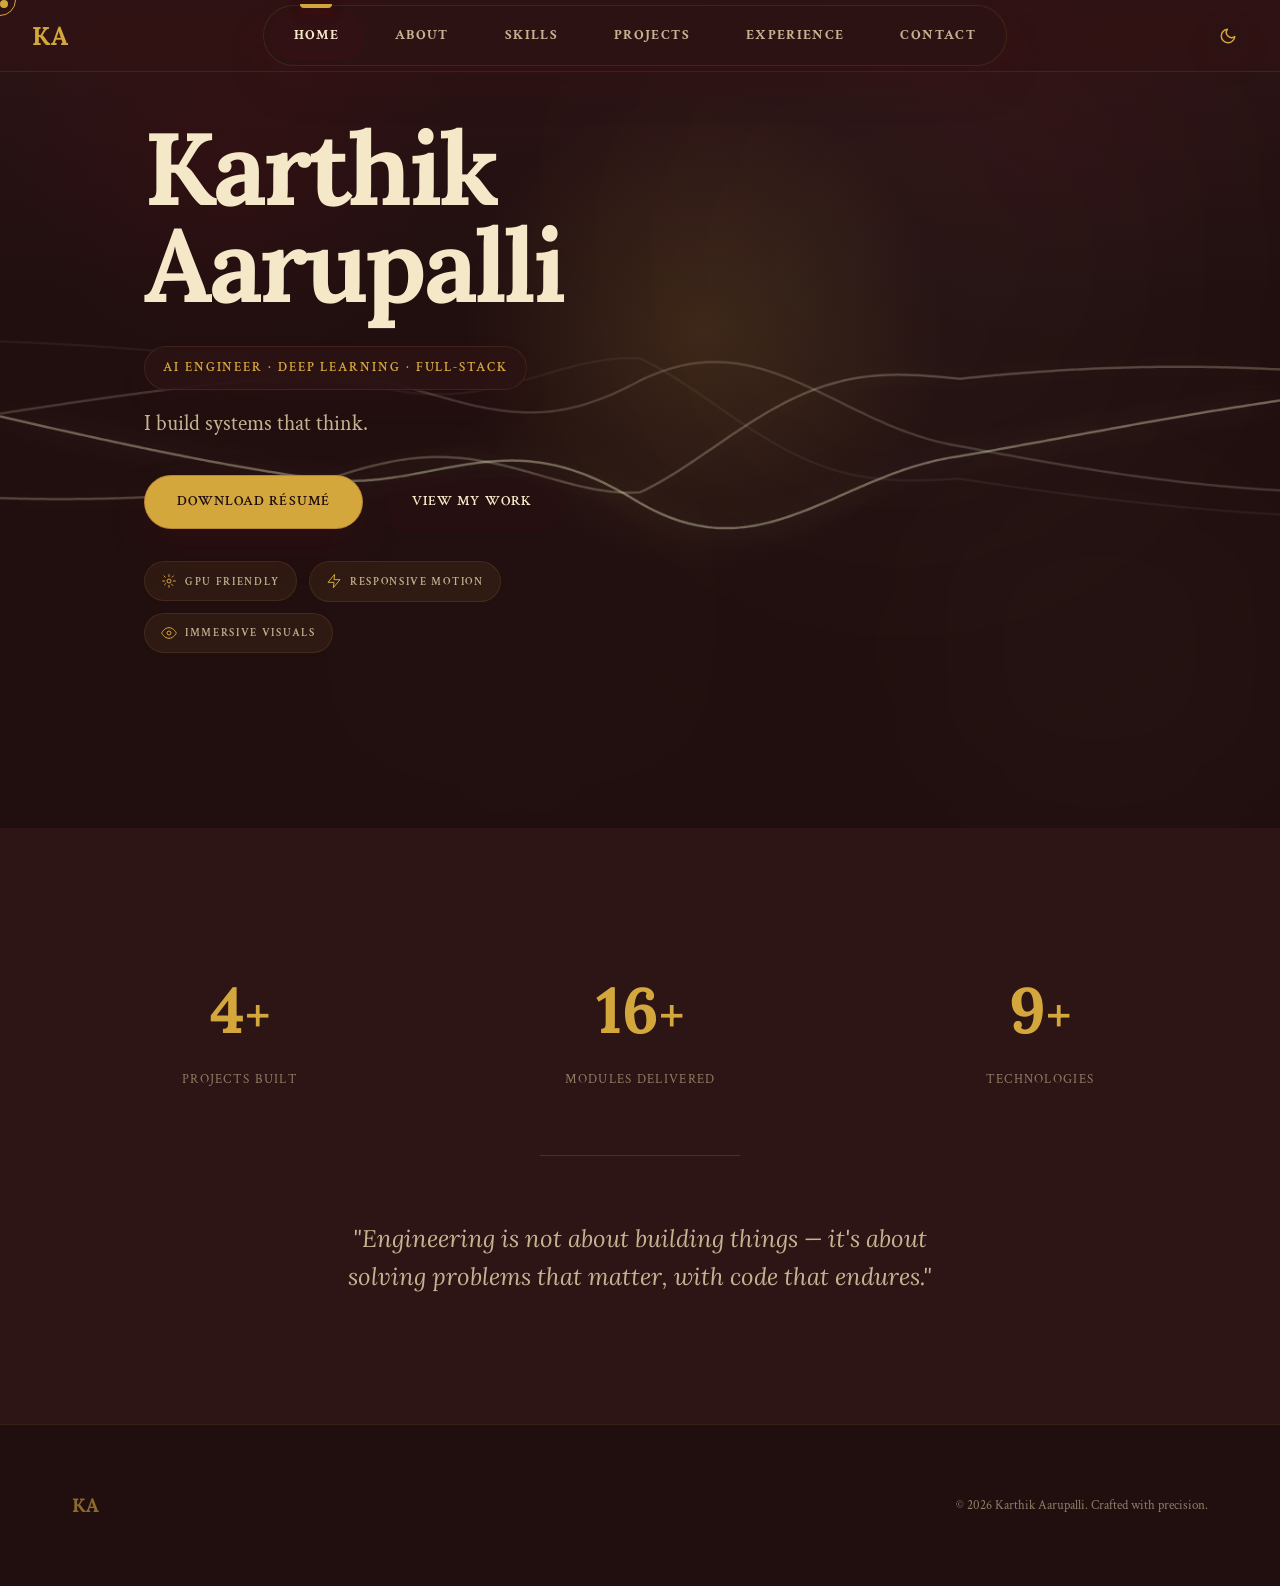
==== commit 294c9d69: "Fix image cache-busting, deployment static mapping, and portfolio updates" ====
--- a/index.html
+++ b/index.html
@@ -21,7 +21,7 @@
   <link href="https://fonts.googleapis.com/css2?family=Crimson+Text:ital,wght@0,400;0,600;0,700;1,400&family=Lora:wght@400;500;600;700&family=Courier+Prime:wght@400;700&display=swap" rel="stylesheet">
 
   <!-- Stylesheet -->
-  <link rel="stylesheet" href="/static/css/style.css?v=20260612">
+  <link rel="stylesheet" href="/static/css/style.css">
 
   <!-- Schema.org -->
   <script type="application/ld+json">
@@ -374,8 +374,8 @@
           <h2 class="section-heading reveal">Education &amp; Certifications</h2>
 
           <div class="dual-timeline">
-            <!-- Education -->
-            <div class="timeline-column">
+            <!-- Education (Appears first on load / first scroll) -->
+            <div class="timeline-column timeline-column-education" id="education-section">
               <h3 class="timeline-column-title reveal">Education</h3>
 
               <div class="exp-card reveal">
@@ -400,8 +400,8 @@
               </div>
             </div>
 
-            <!-- Certifications + Strengths -->
-            <div class="timeline-column">
+            <!-- Certifications (Appears immediately after Education upon scrolling) -->
+            <div class="timeline-column timeline-column-certifications" id="certifications-section">
               <h3 class="timeline-column-title reveal">Certifications</h3>
 
               <div class="exp-card reveal">
@@ -539,7 +539,7 @@
   </footer>
 
   <!-- JavaScript -->
-  <script src="/static/js/waves.js?v=20260612"></script>
-  <script src="/static/js/app.js?v=20260612"></script>
+  <script src="/static/js/waves.js"></script>
+  <script src="/static/js/app.js"></script>
 </body>
 </html>
--- a/static/css/style.css
+++ b/static/css/style.css
@@ -5,30 +5,30 @@
 
 /* ── Design Tokens ─────────────────────────────────────────── */
 :root {
-  /* Deep Burgundy day palette */
-  --bg-primary:    #F6E1D7;
-  --bg-secondary:  #E8D1C4;
-  --bg-surface:    #F9EFE8;
-  --bg-elevated:   #5B0E14;
+  /* Deep Burgundy day palette - Dark Burgundy × Warm Gold */
+  --bg-primary:    #210F10;
+  --bg-secondary:  #2D1415;
+  --bg-surface:    #210F10;
+  --bg-elevated:   #2D1415;
 
   /* Text colors */
-  --text-primary:  #371616;
-  --text-secondary:#5B2F2C;
-  --text-muted:    #7F645D;
+  --text-primary:  #F5E8C8;
+  --text-secondary:#C4B291;
+  --text-muted:    #8E7E65;
 
   /* Accent colors */
-  --accent:        #5B0E14;
-  --accent-hover:  #7A1F28;
-  --accent-dim:    #7D2F33;
-  --accent-glow:   rgba(91, 14, 20, 0.16);
-  --accent-light:  rgba(91, 14, 20, 0.08);
+  --accent:        #D4A73D;
+  --accent-hover:  #E3BA5A;
+  --accent-dim:    #9A7028;
+  --accent-glow:   rgba(212, 167, 61, 0.16);
+  --accent-light:  rgba(212, 167, 61, 0.08);
 
   /* Borders & glass */
-  --border:        rgba(91, 14, 20, 0.12);
-  --border-hover:  rgba(91, 14, 20, 0.22);
-  --glass:         rgba(255, 247, 241, 0.78);
-  --surface-soft:  rgba(255, 247, 241, 0.95);
-  --surface-strong:rgba(244, 238, 230, 0.95);
+  --border:        rgba(212, 167, 61, 0.12);
+  --border-hover:  rgba(212, 167, 61, 0.22);
+  --glass:         rgba(45, 20, 21, 0.78);
+  --surface-soft:  rgba(45, 20, 21, 0.95);
+  --surface-strong:rgba(33, 15, 16, 0.95);
 
   /* Shadows */
   --shadow-sm:     0 1px 3px rgba(91,14,20,0.06), 0 1px 2px rgba(91,14,20,0.04);
@@ -114,7 +114,7 @@
 
 @media (hover: hover) { body { cursor: auto; } }
 
-::selection { background: var(--accent); color: #fff; }
+::selection { background: var(--accent); color: var(--bg-primary); }
 
 ::-webkit-scrollbar { width: 6px; }
 ::-webkit-scrollbar-track { background: var(--bg-secondary); }
@@ -146,7 +146,7 @@
 }
 .cursor-ring.hover {
   width: 48px; height: 48px;
-  background: rgba(253, 251, 212, 0.1);
+  background: var(--accent-glow);
   margin-left: -8px; margin-top: -8px;
 }
 @media (hover: none) { .cursor-dot, .cursor-ring { display: none !important; } }
@@ -283,8 +283,8 @@
   border-radius: 16px;
 }
 .mobile-nav-link.active {
-  color: #4A1E1C;
-  background: rgba(91, 14, 20, 0.16);
+  color: var(--accent);
+  background: var(--accent-light);
   border-radius: 16px;
 }
 .mobile-nav-link.active::before {
@@ -616,20 +616,20 @@
   text-transform: uppercase;
   letter-spacing: 0.15em;
   color: var(--text-secondary);
-  background: rgba(91, 14, 20, 0.06);
+  background: var(--accent-light);
   backdrop-filter: blur(12px);
   padding: 0.6rem 1rem;
   border-radius: 980px;
-  border: 1px solid rgba(91, 14, 20, 0.10);
-  box-shadow: 0 10px 24px rgba(91, 14, 20, 0.08);
+  border: 1px solid var(--border);
+  box-shadow: var(--shadow-sm);
   transition: all 0.3s ease;
   cursor: default;
 }
 
 .stat-pill:hover {
   transform: translateY(-2px);
-  border-color: rgba(91, 14, 20, 0.16);
-  box-shadow: 0 18px 32px rgba(91, 14, 20, 0.12);
+  border-color: var(--border-hover);
+  box-shadow: var(--shadow-md);
   color: var(--accent);
 }
 
@@ -693,12 +693,12 @@
 .tag {
   font-family: 'Courier Prime', monospace;
   font-size: 0.75rem; color: var(--text-muted);
-  background: rgba(91, 14, 20, 0.05);
+  background: var(--accent-light);
   padding: 0.4rem 0.8rem; border-radius: 980px;
-  border: 1px solid rgba(91, 14, 20, 0.10);
+  border: 1px solid var(--border);
   transition: color 0.3s, background 0.3s, border-color 0.3s;
 }
-.tag:hover { color: var(--accent); background: rgba(91, 14, 20, 0.10); border-color: var(--accent); }
+.tag:hover { color: var(--accent); background: var(--accent-glow); border-color: var(--accent); }
 
 /* Profile Picture Frame */
 .about-visual {
@@ -715,16 +715,16 @@
   width: 240px;
   height: 240px;
   border-radius: 50%;
-  border: 1px solid rgba(91, 14, 20, 0.16);
+  border: 1px solid var(--border-hover);
   padding: 8px;
   background: var(--bg-surface);
-  box-shadow: var(--shadow-md), 0 0 28px rgba(91, 14, 20, 0.08);
+  box-shadow: var(--shadow-md);
   transition: transform 0.3s ease, box-shadow 0.3s ease;
 }
 
 .profile-frame:hover {
   transform: scale(1.05);
-  box-shadow: var(--shadow-lg), 0 0 26px rgba(91, 14, 20, 0.14);
+  box-shadow: var(--shadow-lg);
 }
 
 .profile-image {
@@ -740,7 +740,7 @@
   position: absolute;
   inset: -12px;
   border-radius: 50%;
-  border: 1px solid rgba(253, 251, 212, 0.15);
+  border: 1px solid var(--border);
   pointer-events: none;
 }
 
@@ -749,7 +749,7 @@
   position: absolute;
   inset: -20px;
   border-radius: 50%;
-  border: 1px dashed rgba(253, 251, 212, 0.08);
+  border: 1px dashed var(--border);
   pointer-events: none;
 }
 
@@ -843,7 +843,7 @@
 }
 .skill-row:last-child { border-bottom: none; }
 .skill-dots { display: flex; gap: 4px; }
-.dot { width: 6px; height: 6px; border-radius: 50%; background: #E0E0E2; }
+.dot { width: 6px; height: 6px; border-radius: 50%; background: var(--border-hover); }
 .dot.filled { background: var(--accent); }
 .skills-philosophy { font-family: 'Lora', Georgia, serif; font-size: 1.2rem; font-weight: 400; color: var(--text-muted); text-align: center; margin-top: var(--space-lg); }
 
@@ -929,33 +929,32 @@
 
 .exp-card {
   padding: var(--space-md);
-  border-left: 3px solid rgba(91, 14, 20, 0.12);
+  border-left: 3px solid var(--border-hover);
   margin-bottom: var(--space-md);
   transition: border-color 0.3s, transform 0.3s;
-  background: var(--surface-soft);
+  background: var(--bg-secondary);
   border-radius: 0 12px 12px 0;
 }
 .exp-card:hover { border-color: var(--accent); transform: translateX(4px); }
 
 /* Stacked Certifications — subtle editorial glow behind */
-.timeline-column:last-child .exp-card {
+.timeline-column:last-child .exp-card,
+.timeline-column-certifications .exp-card {
   position: relative;
   border-left: none;
-  border: 1px solid rgba(91, 14, 20, 0.16);
+  border: 1px solid var(--border);
   border-radius: 16px;
   padding: var(--space-md) var(--space-md) var(--space-md) calc(var(--space-md) + 0.5rem);
   margin-bottom: var(--space-lg);
-  box-shadow:
-    0 4px 20px rgba(91, 14, 20, 0.08),
-    0 0 40px rgba(91, 14, 20, 0.06),
-    0 0 80px rgba(91, 14, 20, 0.03);
+  box-shadow: var(--shadow-sm);
   border-left: 3px solid var(--accent);
   background: var(--bg-secondary);
   z-index: 2;
 }
 
 /* Soft gold halo glow behind the card */
-.timeline-column:last-child .exp-card::before {
+.timeline-column:last-child .exp-card::before,
+.timeline-column-certifications .exp-card::before {
   content: '';
   position: absolute;
   top: -10px;
@@ -965,8 +964,7 @@
   border-radius: 22px;
   background: radial-gradient(
     ellipse at center,
-    rgba(91, 14, 20, 0.08) 0%,
-    rgba(91, 14, 20, 0.03) 50%,
+    var(--accent-glow) 0%,
     transparent 80%
   );
   filter: blur(12px);
@@ -975,16 +973,15 @@
 }
 
 /* Remove ::after stacked card — no longer needed */
-.timeline-column:last-child .exp-card::after {
+.timeline-column:last-child .exp-card::after,
+.timeline-column-certifications .exp-card::after {
   display: none;
 }
 
-.timeline-column:last-child .exp-card:hover {
+.timeline-column:last-child .exp-card:hover,
+.timeline-column-certifications .exp-card:hover {
   transform: translateY(-4px);
-  box-shadow:
-    0 8px 30px rgba(253, 251, 212, 0.15),
-    0 0 50px rgba(253, 251, 212, 0.10),
-    0 0 100px rgba(253, 251, 212, 0.05);
+  box-shadow: var(--shadow-md);
   border-color: var(--accent);
 }
 
@@ -1000,13 +997,13 @@
 .achievements-list { margin-top: var(--space-sm); }
 .achievement-item {
   display: flex; align-items: baseline; gap: var(--space-sm);
-  padding: var(--space-sm); border-left: 3px solid rgba(91, 14, 20, 0.16);
+  padding: var(--space-sm); border-left: 3px solid var(--border-hover);
   margin-bottom: var(--space-sm); transition: border-color 0.3s, transform 0.3s, box-shadow 0.3s;
-  background: rgba(91, 14, 20, 0.04);
+  background: var(--bg-secondary);
   border-radius: 14px;
-  box-shadow: 0 10px 22px rgba(91, 14, 20, 0.06);
-}
-.achievement-item:hover { border-color: var(--accent); transform: translateX(4px); box-shadow: 0 16px 30px rgba(91, 14, 20, 0.10); }
+  box-shadow: var(--shadow-sm);
+}
+.achievement-item:hover { border-color: var(--accent); transform: translateX(4px); box-shadow: var(--shadow-md); }
 .achievement-number { font-family: 'Courier Prime', monospace; font-size: var(--text-caption); color: var(--accent); min-width: 1.5rem; }
 .achievement-item p { color: var(--text-secondary); font-size: var(--text-body); }
 
@@ -1187,7 +1184,7 @@
   width: 40px;
   height: 40px;
   border-radius: 10px;
-  background: rgba(91, 14, 20, 0.06);
+  background: var(--accent-light);
   color: var(--text-muted);
   transition: all 0.3s;
 }
@@ -1198,7 +1195,7 @@
 }
 
 .cc-social-row .social-link:hover {
-  background: rgba(253, 251, 212, 0.15);
+  background: var(--accent-glow);
   color: var(--accent);
   transform: translateY(-2px);
 }
@@ -1263,7 +1260,7 @@
 .cc-input:focus,
 .cc-textarea:focus {
   border-color: var(--accent);
-  box-shadow: 0 0 0 3px rgba(91, 14, 20, 0.10), 0 0 16px rgba(91, 14, 20, 0.05);
+  box-shadow: 0 0 0 3px var(--accent-glow);
 }
 
 .cc-submit-btn {
@@ -1274,18 +1271,18 @@
   font-size: 0.95rem;
   font-weight: 600;
   letter-spacing: 0.04em;
-  color: #fff;
+  color: var(--bg-primary);
   background: var(--accent);
   border: none;
   border-radius: 8px;
   cursor: pointer;
   transition: all 0.3s ease;
-  box-shadow: 0 2px 12px rgba(91, 14, 20, 0.17);
+  box-shadow: var(--shadow-sm);
 }
 
 .cc-submit-btn:hover {
   background: var(--accent-hover);
-  box-shadow: 0 4px 20px rgba(91, 14, 20, 0.18);
+  box-shadow: var(--shadow-md);
   transform: translateY(-1px);
 }
 
@@ -1399,7 +1396,7 @@
   .hero-grid      { grid-template-columns: 1.2fr 0.8fr; align-items: center; }
   .about-grid     { grid-template-columns: 1.2fr 0.8fr; align-items: center; gap: var(--space-xl); }
   .about-visual   { justify-self: center; }
-  .dual-timeline  { grid-template-columns: 1fr 1fr; }
+  .dual-timeline  { grid-template-columns: 1fr; }
   .projects-grid  { grid-template-columns: repeat(2, 1fr); }
   .btn-submit     { width: auto; min-width: 200px; }
 }
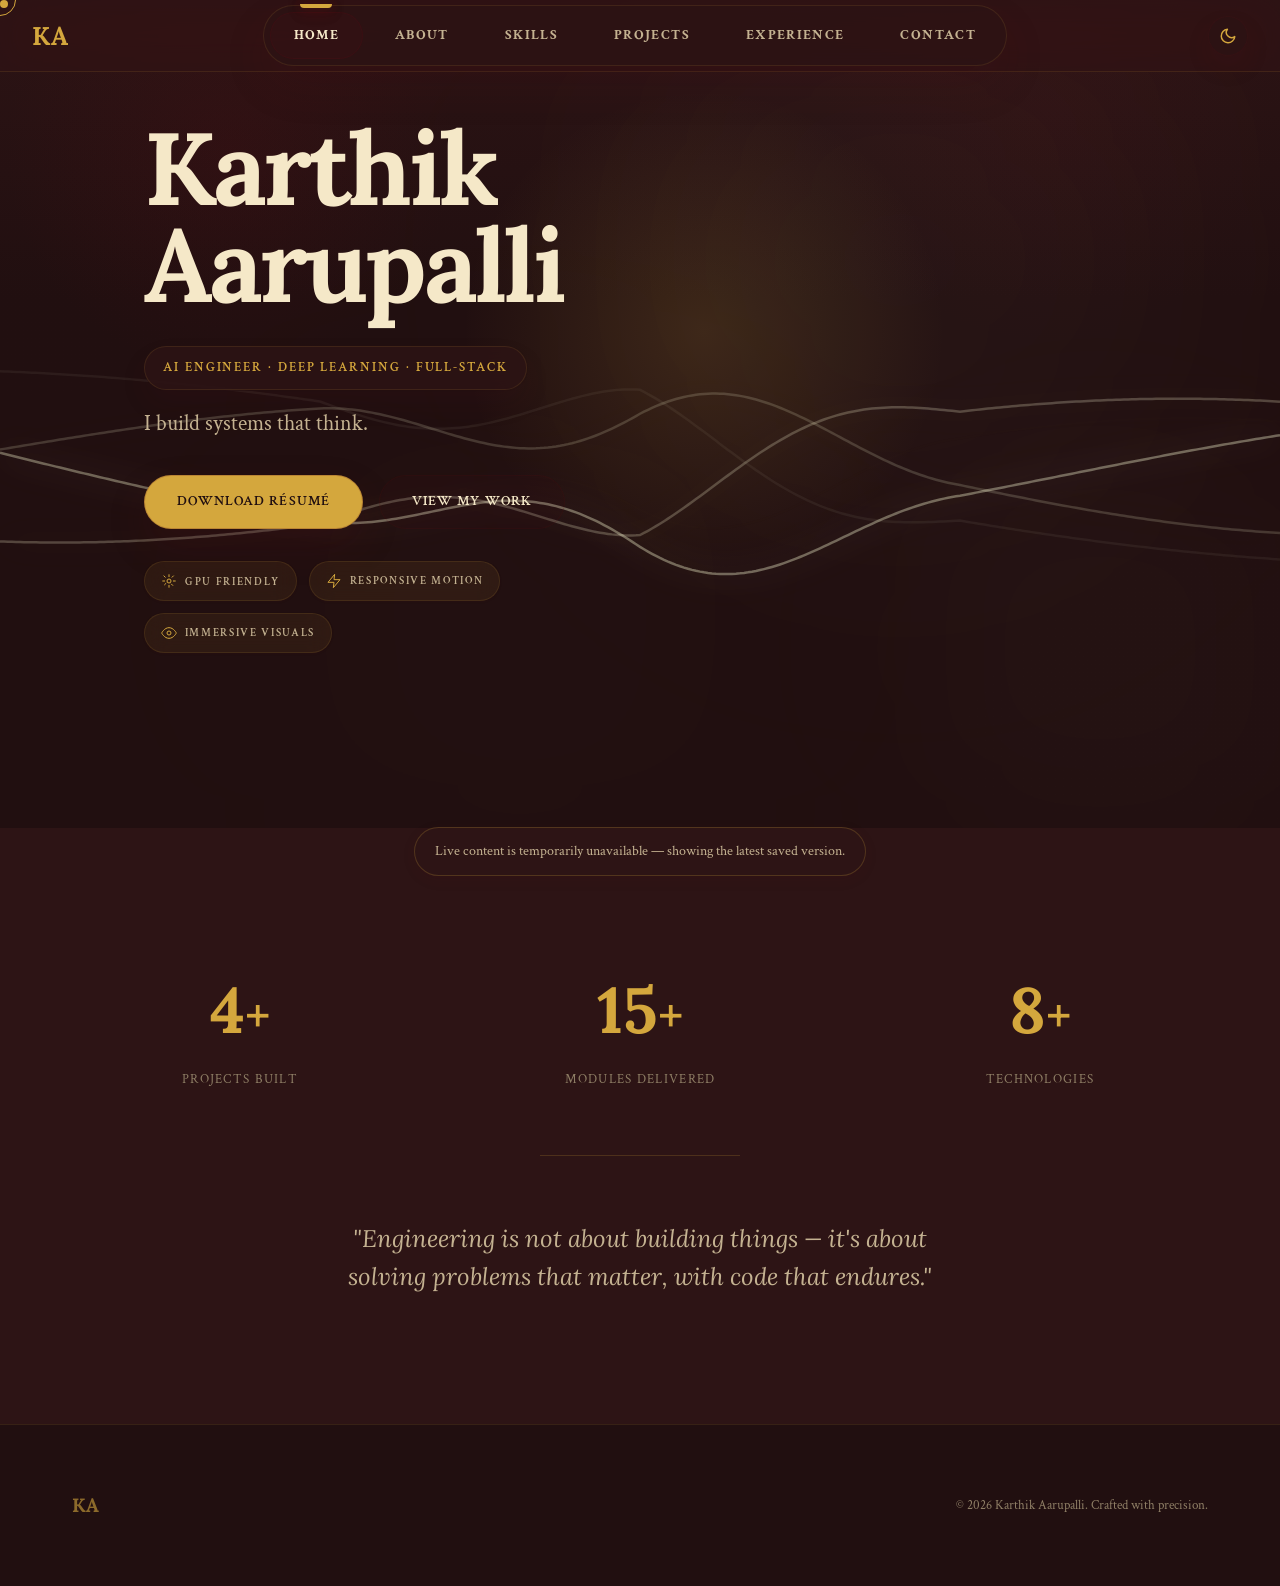
==== commit 38413377: "Update Portfolio" ====
--- a/index.html
+++ b/index.html
@@ -18,7 +18,7 @@
   <!-- Fonts -->
   <link rel="preconnect" href="https://fonts.googleapis.com">
   <link rel="preconnect" href="https://fonts.gstatic.com" crossorigin>
-  <link href="https://fonts.googleapis.com/css2?family=Crimson+Text:ital,wght@0,400;0,600;0,700;1,400&family=Lora:wght@400;500;600;700&family=Courier+Prime:wght@400;700&display=swap" rel="stylesheet">
+  <link href="https://fonts.googleapis.com/css2?family=Crimson+Text:ital,wght@0,400;0,600;0,700;1,400&family=Inter:wght@400;500;600;700&family=Lora:wght@400;500;600;700&family=Courier+Prime:wght@400;700&display=swap" rel="stylesheet">
 
   <!-- Stylesheet -->
   <link rel="stylesheet" href="/static/css/style.css">
@@ -36,7 +36,7 @@
   </script>
 </head>
 
-<body>
+<body data-theme="light">
   <!-- Custom Cursor -->
   <div class="cursor-dot" aria-hidden="true"></div>
   <div class="cursor-ring" aria-hidden="true"></div>
@@ -116,7 +116,7 @@
             </div>
             <p class="hero-tagline" data-animate="4">I build systems that think.</p>
             <div class="hero-ctas" data-animate="5">
-              <a href="#" class="btn btn-primary" id="resumeBtn">Download Résumé</a>
+              <a href="#" class="btn btn-primary" id="resumeBtn" hidden>Download Résumé</a>
               <a href="#projects" class="btn btn-secondary">View My Work</a>
             </div>
             
@@ -189,7 +189,7 @@
           </div>
           <div class="about-visual reveal">
             <div class="profile-frame">
-              <img src="" alt="Karthik Aarupalli" class="profile-image" onerror="this.style.display='none'; this.parentElement.classList.add('profile-fallback');">
+              <img src="[data-uri]" alt="Karthik Aarupalli" class="profile-image" onerror="this.style.display='none'; this.parentElement.classList.add('profile-fallback');">
             </div>
           </div>
         </div>
@@ -501,25 +501,25 @@
                 <div class="cc-form-group">
                   <label for="formName" class="cc-label">Name</label>
                   <input type="text" id="formName" name="name" class="cc-input" placeholder="Your name" required autocomplete="name">
-                  <span class="form-error" id="nameError"></span>
+                  <span class="form-error" id="nameError" role="alert" aria-live="polite"></span>
                 </div>
                 <div class="cc-form-group">
                   <label for="formEmail" class="cc-label">Email</label>
                   <input type="email" id="formEmail" name="email" class="cc-input" placeholder="you@example.com" required autocomplete="email">
-                  <span class="form-error" id="emailError"></span>
+                  <span class="form-error" id="emailError" role="alert" aria-live="polite"></span>
                 </div>
                 <div class="cc-form-group">
                   <label for="formSubject" class="cc-label">Subject</label>
                   <input type="text" id="formSubject" name="subject" class="cc-input" placeholder="What's this about?" required>
-                  <span class="form-error" id="subjectError"></span>
+                  <span class="form-error" id="subjectError" role="alert" aria-live="polite"></span>
                 </div>
                 <div class="cc-form-group">
                   <label for="formMessage" class="cc-label">Message</label>
                   <textarea id="formMessage" name="message" class="cc-textarea" placeholder="Tell me about your project..." rows="4" required></textarea>
-                  <span class="form-error" id="messageError"></span>
+                  <span class="form-error" id="messageError" role="alert" aria-live="polite"></span>
                 </div>
                 <button type="submit" class="cc-submit-btn">Send Message</button>
-                <div class="form-success" id="formSuccess">Message sent successfully! I'll get back to you soon.</div>
+                <div class="form-success" id="formSuccess" role="status" aria-live="polite">Message sent successfully! I'll get back to you soon.</div>
               </form>
             </div>
           </div>
@@ -538,6 +538,17 @@
     </div>
   </footer>
 
+  <!-- Project "Know More" modal -->
+  <div class="project-modal" id="projectModal" role="dialog" aria-modal="true"
+       aria-labelledby="projectModalTitle" aria-hidden="true" hidden>
+    <div class="project-modal-backdrop" data-project-modal-close></div>
+    <div class="project-modal-panel" role="document">
+      <button type="button" class="project-modal-close" id="projectModalClose"
+              aria-label="Close project details">&times;</button>
+      <div class="project-modal-body" id="projectModalBody"></div>
+    </div>
+  </div>
+
   <!-- JavaScript -->
   <script src="/static/js/waves.js"></script>
   <script src="/static/js/app.js"></script>
--- a/static/css/style.css
+++ b/static/css/style.css
@@ -1,6 +1,8 @@
 /* ============================================================
    PORTFOLIO — Apple × Gold  v3
-   CSS Design System — "Clear White, Rich Gold"
+   CSS Design System
+   Default (:root) = Deep Burgundy × Warm Gold (brand / "light" toggle)
+   body[data-theme="dark"] = Night Light (deep olive × soft sage)
    ============================================================ */
 
 /* ── Design Tokens ─────────────────────────────────────────── */
@@ -112,6 +114,45 @@
   display: none !important;
 }
 
+/* Allow CMS section ordering to take effect (order only applies to flex/grid items) */
+#main-content {
+  display: flex;
+  flex-direction: column;
+}
+
+.visually-hidden {
+  position: absolute !important;
+  width: 1px; height: 1px;
+  padding: 0; margin: -1px;
+  overflow: hidden; clip: rect(0 0 0 0);
+  white-space: nowrap; border: 0;
+}
+
+.api-error-banner {
+  position: fixed;
+  left: 50%;
+  bottom: 24px;
+  transform: translate(-50%, 20px);
+  z-index: 1200;
+  max-width: min(92vw, 520px);
+  padding: 0.75rem 1.25rem;
+  border-radius: 980px;
+  background: var(--bg-elevated);
+  color: var(--text-secondary);
+  border: 1px solid var(--border-hover);
+  box-shadow: var(--shadow-md);
+  font-family: 'Crimson Text', Georgia, serif;
+  font-size: 0.85rem;
+  text-align: center;
+  opacity: 0;
+  pointer-events: none;
+  transition: opacity 0.4s ease, transform 0.4s ease;
+}
+.api-error-banner.show {
+  opacity: 1;
+  transform: translate(-50%, 0);
+}
+
 @media (hover: hover) { body { cursor: auto; } }
 
 ::selection { background: var(--accent); color: var(--bg-primary); }
@@ -347,6 +388,12 @@
   transform: rotate(360deg);
 }
 
+.theme-toggle.toggle-hidden {
+  opacity: 0;
+  transform: translateY(16px) scale(0.9);
+  pointer-events: none;
+}
+
 @media (max-width: 1023px) {
   .theme-toggle {
     position: fixed;
@@ -572,6 +619,15 @@
   line-height: 0.95; letter-spacing: -0.03em;
   color: var(--text-primary);
   opacity: 0; transform: translateY(40px);
+}
+
+/* Keep the [data-animate] timeline consistent — every animated hero block
+   starts hidden so app.js can reveal it in order. */
+.hero-role,
+.hero-tagline,
+.hero-ctas {
+  opacity: 0;
+  transform: translateY(24px);
 }
 
 .role-badge {
@@ -815,7 +871,7 @@
 
 .skills-grid {
   display: grid;
-  grid-template-columns: repeat(auto-fit, minmax(260px, 1fr));
+  grid-template-columns: repeat(auto-fit, minmax(min(260px, 100%), 1fr));
   gap: var(--space-md); margin-top: var(--space-lg);
 }
 
@@ -912,6 +968,146 @@
 
 .project-card-name { font-family: 'Lora', Georgia, serif; font-weight: 600; font-size: var(--text-title); margin-bottom: 0.5rem; color: var(--text-primary); }
 .project-card-desc { font-size: var(--text-body); color: var(--text-muted); line-height: 1.7; margin-bottom: var(--space-sm); }
+
+/* ── "Know More" trigger button ─────────────────────────────── */
+.project-knowmore-btn {
+  font-family: 'Courier Prime', monospace;
+  font-size: 0.72rem;
+  letter-spacing: 0.06em;
+  text-transform: uppercase;
+  color: var(--accent);
+  border: 1px solid var(--border-hover);
+  background: transparent;
+  padding: 0.4rem 0.85rem;
+  border-radius: 980px;
+  transition: border-color 0.3s, background 0.3s, color 0.3s;
+  margin-left: auto;
+}
+.project-knowmore-btn:hover,
+.project-knowmore-btn:focus-visible {
+  border-color: var(--accent);
+  background: var(--accent-light);
+  color: var(--accent-hover);
+}
+
+/* ── Project detail modal ───────────────────────────────────── */
+body.modal-open { overflow: hidden; }
+
+.project-modal {
+  position: fixed;
+  inset: 0;
+  z-index: 1300;
+  display: flex;
+  align-items: center;
+  justify-content: center;
+  padding: var(--space-sm);
+  opacity: 0;
+  transition: opacity 0.25s var(--ease-out);
+}
+.project-modal[hidden] { display: none; }
+.project-modal.open { opacity: 1; }
+
+.project-modal-backdrop {
+  position: absolute;
+  inset: 0;
+  background: rgba(20, 8, 9, 0.74);
+  backdrop-filter: blur(6px);
+  -webkit-backdrop-filter: blur(6px);
+}
+
+.project-modal-panel {
+  position: relative;
+  z-index: 1;
+  width: min(760px, 100%);
+  max-height: 88vh;
+  overflow-y: auto;
+  overscroll-behavior: contain;
+  padding: var(--space-md);
+  border: 1px solid var(--border);
+  border-radius: 24px;
+  background: var(--bg-secondary);
+  box-shadow: var(--shadow-xl);
+  transform: translateY(16px) scale(0.98);
+  transition: transform 0.25s var(--ease-out);
+}
+.project-modal.open .project-modal-panel { transform: translateY(0) scale(1); }
+
+.project-modal-close {
+  position: absolute;
+  top: 0.75rem;
+  right: 0.9rem;
+  width: 40px; height: 40px;
+  border-radius: 50%;
+  font-size: 1.5rem;
+  line-height: 1;
+  color: var(--text-secondary);
+  transition: color 0.3s, background 0.3s;
+}
+.project-modal-close:hover,
+.project-modal-close:focus-visible { color: var(--accent); background: var(--accent-light); }
+
+.project-modal-label {
+  display: inline-block;
+  font-family: 'Courier Prime', monospace;
+  font-size: var(--text-caption);
+  letter-spacing: 0.12em;
+  text-transform: uppercase;
+  color: var(--accent);
+  margin-bottom: 0.35rem;
+}
+.project-modal-title {
+  font-family: 'Lora', Georgia, serif;
+  font-size: var(--text-display);
+  font-weight: 700;
+  letter-spacing: -0.02em;
+  color: var(--text-primary);
+  padding-right: 2.5rem;
+}
+.project-modal-lead {
+  font-size: var(--text-body);
+  color: var(--text-secondary);
+  line-height: 1.8;
+  margin-top: var(--space-xs);
+}
+.project-modal-thumb {
+  margin: var(--space-sm) 0;
+  border-radius: 16px;
+  overflow: hidden;
+  border: 1px solid var(--border);
+}
+.project-modal-thumb img { width: 100%; height: auto; display: block; }
+
+.project-modal-sections {
+  margin-top: var(--space-sm);
+  display: grid;
+  gap: var(--space-md);
+}
+.project-modal-section h4 {
+  font-family: 'Crimson Text', Georgia, serif;
+  font-size: 1rem;
+  font-weight: 600;
+  letter-spacing: 0.1em;
+  text-transform: uppercase;
+  color: var(--accent);
+  margin-bottom: 0.6rem;
+  padding-bottom: 0.4rem;
+  border-bottom: 1px solid var(--border);
+}
+.project-modal-section p {
+  font-size: var(--text-body);
+  color: var(--text-secondary);
+  line-height: 1.8;
+}
+.project-modal-section p + p { margin-top: 0.75rem; }
+
+.project-modal-actions {
+  display: flex;
+  flex-wrap: wrap;
+  gap: var(--space-sm);
+  margin-top: var(--space-md);
+  padding-top: var(--space-sm);
+  border-top: 1px solid var(--border);
+}
 
 
 /* ============================================================
@@ -1322,6 +1518,9 @@
   .cc-item-wide {
     grid-column: auto;
   }
+  .cc-info-panel {
+    justify-content: flex-start;
+  }
   .corner-plus {
     width: 18px;
     height: 18px;
@@ -1358,6 +1557,11 @@
    RESPONSIVE
    ============================================================ */
 @media (max-width: 639px) {
+  :root {
+    --space-xl: 4rem;
+    --space-lg: 2.5rem;
+  }
+  body { background-attachment: scroll; }
   .nav-menu     { display: none; }
   .nav-toggle   { display: flex; }
   body[data-hero-layout="split"] .hero-grid {
@@ -1375,7 +1579,39 @@
   .footer-content { flex-direction: column; gap: var(--space-sm); text-align: center; }
   .btn-submit { width: 100%; }
   .dual-timeline { gap: var(--space-md); }
-
+  .achievements-section { margin-top: var(--space-lg); }
+  .contact-section { min-height: auto; align-items: stretch; }
+  .cc-info-panel { justify-content: flex-start; }
+}
+
+@media (max-width: 400px) {
+  :root {
+    --text-hero: clamp(2.1rem, 13vw, 3.5rem);
+    --space-md: 1.25rem;
+  }
+  .container { padding: 0 1.25rem; }
+  .nav-container { padding: 0 1.25rem; }
+  .featured-project-content { padding: var(--space-md); }
+}
+
+/* Project "Know More" modal — phones: slide up as a bottom sheet */
+@media (max-width: 639px) {
+  .project-modal { padding: 0; align-items: flex-end; }
+  .project-modal-panel {
+    width: 100%;
+    max-height: 92vh;
+    padding: var(--space-sm) var(--space-sm) var(--space-md);
+    border-radius: 20px 20px 0 0;
+    border-bottom: none;
+  }
+  .project-modal-title { font-size: var(--text-title); }
+  .project-knowmore-btn { margin-left: 0; }
+}
+
+/* Short landscape phones — stop the full-height sections from overflowing */
+@media (max-height: 520px) and (orientation: landscape) {
+  .hero { min-height: auto; padding-top: 88px; padding-bottom: var(--space-lg); }
+  .contact-section { min-height: auto; }
 }
 
 @media (min-width: 640px) and (max-width: 1023px) {
@@ -1396,7 +1632,7 @@
   .hero-grid      { grid-template-columns: 1.2fr 0.8fr; align-items: center; }
   .about-grid     { grid-template-columns: 1.2fr 0.8fr; align-items: center; gap: var(--space-xl); }
   .about-visual   { justify-self: center; }
-  .dual-timeline  { grid-template-columns: 1fr; }
+  .dual-timeline  { grid-template-columns: repeat(2, minmax(0, 1fr)); align-items: start; }
   .projects-grid  { grid-template-columns: repeat(2, 1fr); }
   .btn-submit     { width: auto; min-width: 200px; }
 }
@@ -1412,7 +1648,10 @@
     transition-duration: 0.01ms !important;
   }
   .cursor-dot, .cursor-ring { display: none !important; }
-  .hero-name-line { opacity: 1 !important; transform: none !important; }
+  .hero-name-line,
+  .hero-role,
+  .hero-tagline,
+  .hero-ctas { opacity: 1 !important; transform: none !important; }
   .reveal { opacity: 1 !important; transform: none !important; }
 
 }
